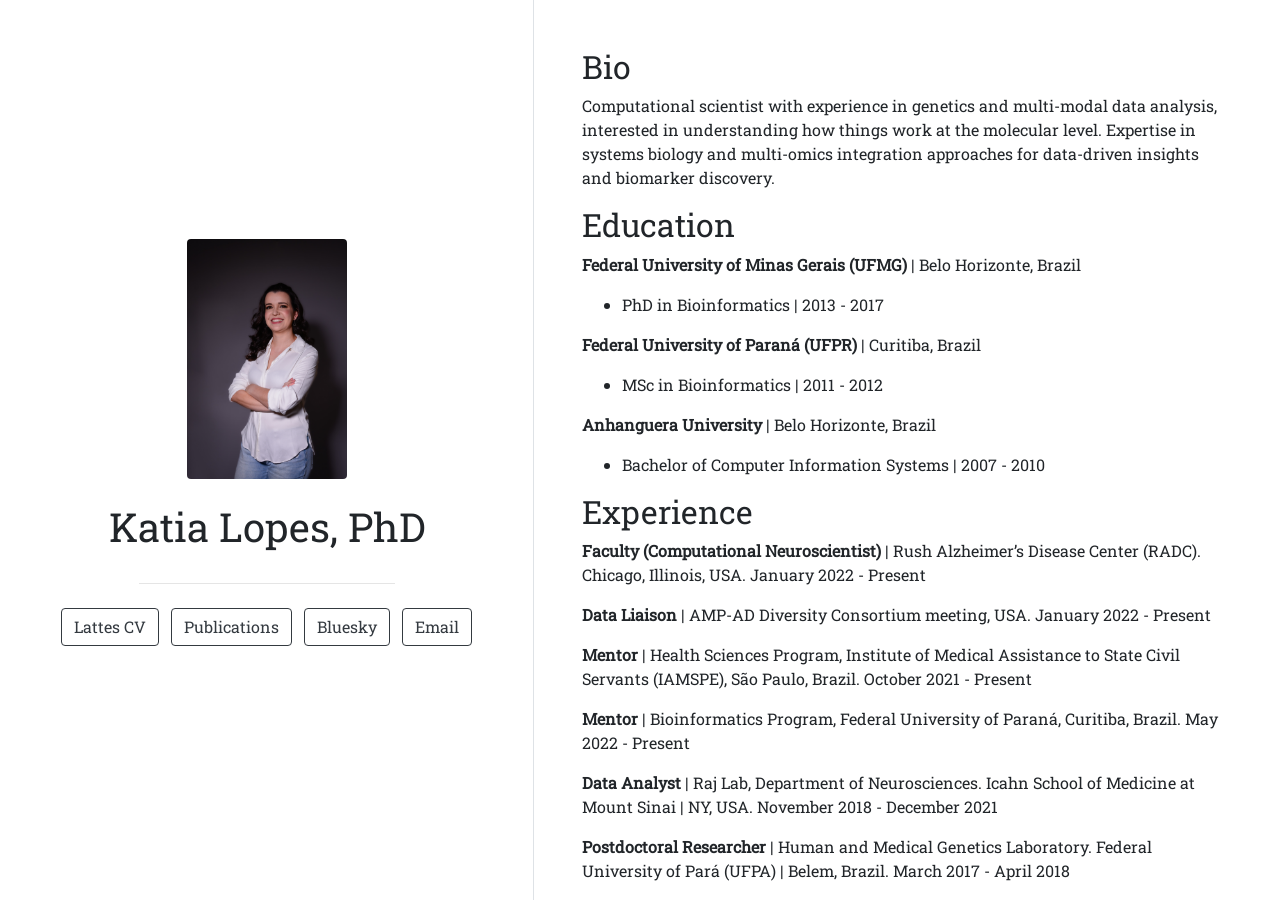
==== index.html @ ef00acc9 "Update position" ====
<!doctype html>
<html lang="en">
  <head>
    <!-- Required meta tags -->
    <meta charset="utf-8">
    <meta name="viewport" content="width=device-width, initial-scale=1, shrink-to-fit=no">

    <!-- Bootstrap CSS -->
    <style type="text/css">:root{--blue:#007bff;--indigo:#6610f2;--purple:#6f42c1;--pink:#e83e8c;--red:#dc3545;--orange:#fd7e14;--yellow:#ffc107;--green:#28a745;--teal:#20c997;--cyan:#17a2b8;--white:#fff;--gray:#6c757d;--gray-dark:#343a40;--primary:#007bff;--secondary:#6c757d;--success:#28a745;--info:#17a2b8;--warning:#ffc107;--danger:#dc3545;--light:#f8f9fa;--dark:#343a40;--breakpoint-xs:0;--breakpoint-sm:576px;--breakpoint-md:768px;--breakpoint-lg:992px;--breakpoint-xl:1200px;--font-family-sans-serif:-apple-system,BlinkMacSystemFont,"Segoe UI",Roboto,"Helvetica Neue",Arial,"Noto Sans",sans-serif,"Apple Color Emoji","Segoe UI Emoji","Segoe UI Symbol","Noto Color Emoji";--font-family-monospace:SFMono-Regular,Menlo,Monaco,Consolas,"Liberation Mono","Courier New",monospace}*,::after,::before{box-sizing:border-box}html{font-family:sans-serif;line-height:1.15;-webkit-text-size-adjust:100%;-webkit-tap-highlight-color:transparent}article,aside,figcaption,figure,footer,header,hgroup,main,nav,section{display:block}body{margin:0;font-family:-apple-system,BlinkMacSystemFont,"Segoe UI",Roboto,"Helvetica Neue",Arial,"Noto Sans",sans-serif,"Apple Color Emoji","Segoe UI Emoji","Segoe UI Symbol","Noto Color Emoji";font-size:1rem;font-weight:400;line-height:1.5;color:#212529;text-align:left;background-color:#fff}[tabindex="-1"]:focus:not(:focus-visible){outline:0!important}hr{box-sizing:content-box;height:0;overflow:visible}h1,h2,h3,h4,h5,h6{margin-top:0;margin-bottom:.5rem}p{margin-top:0;margin-bottom:1rem}abbr[data-original-title],abbr[title]{text-decoration:underline;-webkit-text-decoration:underline dotted;text-decoration:underline dotted;cursor:help;border-bottom:0;-webkit-text-decoration-skip-ink:none;text-decoration-skip-ink:none}address{margin-bottom:1rem;font-style:normal;line-height:inherit}dl,ol,ul{margin-top:0;margin-bottom:1rem}ol ol,ol ul,ul ol,ul ul{margin-bottom:0}dt{font-weight:700}dd{margin-bottom:.5rem;margin-left:0}blockquote{margin:0 0 1rem}b,strong{font-weight:bolder}small{font-size:80%}sub,sup{position:relative;font-size:75%;line-height:0;vertical-align:baseline}sub{bottom:-.25em}sup{top:-.5em}a{color:#007bff;text-decoration:none;background-color:transparent}a:hover{color:#0056b3;text-decoration:underline}a:not([href]){color:inherit;text-decoration:none}a:not([href]):hover{color:inherit;text-decoration:none}code,kbd,pre,samp{font-family:SFMono-Regular,Menlo,Monaco,Consolas,"Liberation Mono","Courier New",monospace;font-size:1em}pre{margin-top:0;margin-bottom:1rem;overflow:auto;-ms-overflow-style:scrollbar}figure{margin:0 0 1rem}img{vertical-align:middle;border-style:none}svg{overflow:hidden;vertical-align:middle}table{border-collapse:collapse}caption{padding-top:.75rem;padding-bottom:.75rem;color:#6c757d;text-align:left;caption-side:bottom}th{text-align:inherit}label{display:inline-block;margin-bottom:.5rem}button{border-radius:0}button:focus{outline:1px dotted;outline:5px auto -webkit-focus-ring-color}button,input,optgroup,select,textarea{margin:0;font-family:inherit;font-size:inherit;line-height:inherit}button,input{overflow:visible}button,select{text-transform:none}[role=button]{cursor:pointer}select{word-wrap:normal}[type=button],[type=reset],[type=submit],button{-webkit-appearance:button}[type=button]:not(:disabled),[type=reset]:not(:disabled),[type=submit]:not(:disabled),button:not(:disabled){cursor:pointer}[type=button]::-moz-focus-inner,[type=reset]::-moz-focus-inner,[type=submit]::-moz-focus-inner,button::-moz-focus-inner{padding:0;border-style:none}input[type=checkbox],input[type=radio]{box-sizing:border-box;padding:0}textarea{overflow:auto;resize:vertical}fieldset{min-width:0;padding:0;margin:0;border:0}legend{display:block;width:100%;max-width:100%;padding:0;margin-bottom:.5rem;font-size:1.5rem;line-height:inherit;color:inherit;white-space:normal}progress{vertical-align:baseline}[type=number]::-webkit-inner-spin-button,[type=number]::-webkit-outer-spin-button{height:auto}[type=search]{outline-offset:-2px;-webkit-appearance:none}[type=search]::-webkit-search-decoration{-webkit-appearance:none}::-webkit-file-upload-button{font:inherit;-webkit-appearance:button}output{display:inline-block}summary{display:list-item;cursor:pointer}template{display:none}[hidden]{display:none!important}.h1,.h2,.h3,.h4,.h5,.h6,h1,h2,h3,h4,h5,h6{margin-bottom:.5rem;font-weight:500;line-height:1.2}.h1,h1{font-size:2.5rem}.h2,h2{font-size:2rem}.h3,h3{font-size:1.75rem}.h4,h4{font-size:1.5rem}.h5,h5{font-size:1.25rem}.h6,h6{font-size:1rem}.lead{font-size:1.25rem;font-weight:300}.display-1{font-size:6rem;font-weight:300;line-height:1.2}.display-2{font-size:5.5rem;font-weight:300;line-height:1.2}.display-3{font-size:4.5rem;font-weight:300;line-height:1.2}.display-4{font-size:3.5rem;font-weight:300;line-height:1.2}hr{margin-top:1rem;margin-bottom:1rem;border:0;border-top:1px solid rgba(0,0,0,.1)}.small,small{font-size:80%;font-weight:400}.mark,mark{padding:.2em;background-color:#fcf8e3}.list-unstyled{padding-left:0;list-style:none}.list-inline{padding-left:0;list-style:none}.list-inline-item{display:inline-block}.list-inline-item:not(:last-child){margin-right:.5rem}.initialism{font-size:90%;text-transform:uppercase}.blockquote{margin-bottom:1rem;font-size:1.25rem}.blockquote-footer{display:block;font-size:80%;color:#6c757d}.blockquote-footer::before{content:"\2014\00A0"}.img-fluid{max-width:100%;height:auto}.img-thumbnail{padding:.25rem;background-color:#fff;border:1px solid #dee2e6;border-radius:.25rem;max-width:100%;height:auto}.figure{display:inline-block}.figure-img{margin-bottom:.5rem;line-height:1}.figure-caption{font-size:90%;color:#6c757d}code{font-size:87.5%;color:#e83e8c;word-wrap:break-word}a>code{color:inherit}kbd{padding:.2rem .4rem;font-size:87.5%;color:#fff;background-color:#212529;border-radius:.2rem}kbd kbd{padding:0;font-size:100%;font-weight:700}pre{display:block;font-size:87.5%;color:#212529}pre code{font-size:inherit;color:inherit;word-break:normal}.pre-scrollable{max-height:340px;overflow-y:scroll}.container{width:100%;padding-right:15px;padding-left:15px;margin-right:auto;margin-left:auto}@media (min-width:576px){.container{max-width:540px}}@media (min-width:768px){.container{max-width:720px}}@media (min-width:992px){.container{max-width:960px}}@media (min-width:1200px){.container{max-width:1140px}}.container-fluid,.container-lg,.container-md,.container-sm,.container-xl{width:100%;padding-right:15px;padding-left:15px;margin-right:auto;margin-left:auto}@media (min-width:576px){.container,.container-sm{max-width:540px}}@media (min-width:768px){.container,.container-md,.container-sm{max-width:720px}}@media (min-width:992px){.container,.container-lg,.container-md,.container-sm{max-width:960px}}@media (min-width:1200px){.container,.container-lg,.container-md,.container-sm,.container-xl{max-width:1140px}}.row{display:-ms-flexbox;display:flex;-ms-flex-wrap:wrap;flex-wrap:wrap;margin-right:-15px;margin-left:-15px}.no-gutters{margin-right:0;margin-left:0}.no-gutters>.col,.no-gutters>[class*=col-]{padding-right:0;padding-left:0}.col,.col-1,.col-10,.col-11,.col-12,.col-2,.col-3,.col-4,.col-5,.col-6,.col-7,.col-8,.col-9,.col-auto,.col-lg,.col-lg-1,.col-lg-10,.col-lg-11,.col-lg-12,.col-lg-2,.col-lg-3,.col-lg-4,.col-lg-5,.col-lg-6,.col-lg-7,.col-lg-8,.col-lg-9,.col-lg-auto,.col-md,.col-md-1,.col-md-10,.col-md-11,.col-md-12,.col-md-2,.col-md-3,.col-md-4,.col-md-5,.col-md-6,.col-md-7,.col-md-8,.col-md-9,.col-md-auto,.col-sm,.col-sm-1,.col-sm-10,.col-sm-11,.col-sm-12,.col-sm-2,.col-sm-3,.col-sm-4,.col-sm-5,.col-sm-6,.col-sm-7,.col-sm-8,.col-sm-9,.col-sm-auto,.col-xl,.col-xl-1,.col-xl-10,.col-xl-11,.col-xl-12,.col-xl-2,.col-xl-3,.col-xl-4,.col-xl-5,.col-xl-6,.col-xl-7,.col-xl-8,.col-xl-9,.col-xl-auto{position:relative;width:100%;padding-right:15px;padding-left:15px}.col{-ms-flex-preferred-size:0;flex-basis:0;-ms-flex-positive:1;flex-grow:1;min-width:0;max-width:100%}.row-cols-1>*{-ms-flex:0 0 100%;flex:0 0 100%;max-width:100%}.row-cols-2>*{-ms-flex:0 0 50%;flex:0 0 50%;max-width:50%}.row-cols-3>*{-ms-flex:0 0 33.333333%;flex:0 0 33.333333%;max-width:33.333333%}.row-cols-4>*{-ms-flex:0 0 25%;flex:0 0 25%;max-width:25%}.row-cols-5>*{-ms-flex:0 0 20%;flex:0 0 20%;max-width:20%}.row-cols-6>*{-ms-flex:0 0 16.666667%;flex:0 0 16.666667%;max-width:16.666667%}.col-auto{-ms-flex:0 0 auto;flex:0 0 auto;width:auto;max-width:100%}.col-1{-ms-flex:0 0 8.333333%;flex:0 0 8.333333%;max-width:8.333333%}.col-2{-ms-flex:0 0 16.666667%;flex:0 0 16.666667%;max-width:16.666667%}.col-3{-ms-flex:0 0 25%;flex:0 0 25%;max-width:25%}.col-4{-ms-flex:0 0 33.333333%;flex:0 0 33.333333%;max-width:33.333333%}.col-5{-ms-flex:0 0 41.666667%;flex:0 0 41.666667%;max-width:41.666667%}.col-6{-ms-flex:0 0 50%;flex:0 0 50%;max-width:50%}.col-7{-ms-flex:0 0 58.333333%;flex:0 0 58.333333%;max-width:58.333333%}.col-8{-ms-flex:0 0 66.666667%;flex:0 0 66.666667%;max-width:66.666667%}.col-9{-ms-flex:0 0 75%;flex:0 0 75%;max-width:75%}.col-10{-ms-flex:0 0 83.333333%;flex:0 0 83.333333%;max-width:83.333333%}.col-11{-ms-flex:0 0 91.666667%;flex:0 0 91.666667%;max-width:91.666667%}.col-12{-ms-flex:0 0 100%;flex:0 0 100%;max-width:100%}.order-first{-ms-flex-order:-1;order:-1}.order-last{-ms-flex-order:13;order:13}.order-0{-ms-flex-order:0;order:0}.order-1{-ms-flex-order:1;order:1}.order-2{-ms-flex-order:2;order:2}.order-3{-ms-flex-order:3;order:3}.order-4{-ms-flex-order:4;order:4}.order-5{-ms-flex-order:5;order:5}.order-6{-ms-flex-order:6;order:6}.order-7{-ms-flex-order:7;order:7}.order-8{-ms-flex-order:8;order:8}.order-9{-ms-flex-order:9;order:9}.order-10{-ms-flex-order:10;order:10}.order-11{-ms-flex-order:11;order:11}.order-12{-ms-flex-order:12;order:12}.offset-1{margin-left:8.333333%}.offset-2{margin-left:16.666667%}.offset-3{margin-left:25%}.offset-4{margin-left:33.333333%}.offset-5{margin-left:41.666667%}.offset-6{margin-left:50%}.offset-7{margin-left:58.333333%}.offset-8{margin-left:66.666667%}.offset-9{margin-left:75%}.offset-10{margin-left:83.333333%}.offset-11{margin-left:91.666667%}@media (min-width:576px){.col-sm{-ms-flex-preferred-size:0;flex-basis:0;-ms-flex-positive:1;flex-grow:1;min-width:0;max-width:100%}.row-cols-sm-1>*{-ms-flex:0 0 100%;flex:0 0 100%;max-width:100%}.row-cols-sm-2>*{-ms-flex:0 0 50%;flex:0 0 50%;max-width:50%}.row-cols-sm-3>*{-ms-flex:0 0 33.333333%;flex:0 0 33.333333%;max-width:33.333333%}.row-cols-sm-4>*{-ms-flex:0 0 25%;flex:0 0 25%;max-width:25%}.row-cols-sm-5>*{-ms-flex:0 0 20%;flex:0 0 20%;max-width:20%}.row-cols-sm-6>*{-ms-flex:0 0 16.666667%;flex:0 0 16.666667%;max-width:16.666667%}.col-sm-auto{-ms-flex:0 0 auto;flex:0 0 auto;width:auto;max-width:100%}.col-sm-1{-ms-flex:0 0 8.333333%;flex:0 0 8.333333%;max-width:8.333333%}.col-sm-2{-ms-flex:0 0 16.666667%;flex:0 0 16.666667%;max-width:16.666667%}.col-sm-3{-ms-flex:0 0 25%;flex:0 0 25%;max-width:25%}.col-sm-4{-ms-flex:0 0 33.333333%;flex:0 0 33.333333%;max-width:33.333333%}.col-sm-5{-ms-flex:0 0 41.666667%;flex:0 0 41.666667%;max-width:41.666667%}.col-sm-6{-ms-flex:0 0 50%;flex:0 0 50%;max-width:50%}.col-sm-7{-ms-flex:0 0 58.333333%;flex:0 0 58.333333%;max-width:58.333333%}.col-sm-8{-ms-flex:0 0 66.666667%;flex:0 0 66.666667%;max-width:66.666667%}.col-sm-9{-ms-flex:0 0 75%;flex:0 0 75%;max-width:75%}.col-sm-10{-ms-flex:0 0 83.333333%;flex:0 0 83.333333%;max-width:83.333333%}.col-sm-11{-ms-flex:0 0 91.666667%;flex:0 0 91.666667%;max-width:91.666667%}.col-sm-12{-ms-flex:0 0 100%;flex:0 0 100%;max-width:100%}.order-sm-first{-ms-flex-order:-1;order:-1}.order-sm-last{-ms-flex-order:13;order:13}.order-sm-0{-ms-flex-order:0;order:0}.order-sm-1{-ms-flex-order:1;order:1}.order-sm-2{-ms-flex-order:2;order:2}.order-sm-3{-ms-flex-order:3;order:3}.order-sm-4{-ms-flex-order:4;order:4}.order-sm-5{-ms-flex-order:5;order:5}.order-sm-6{-ms-flex-order:6;order:6}.order-sm-7{-ms-flex-order:7;order:7}.order-sm-8{-ms-flex-order:8;order:8}.order-sm-9{-ms-flex-order:9;order:9}.order-sm-10{-ms-flex-order:10;order:10}.order-sm-11{-ms-flex-order:11;order:11}.order-sm-12{-ms-flex-order:12;order:12}.offset-sm-0{margin-left:0}.offset-sm-1{margin-left:8.333333%}.offset-sm-2{margin-left:16.666667%}.offset-sm-3{margin-left:25%}.offset-sm-4{margin-left:33.333333%}.offset-sm-5{margin-left:41.666667%}.offset-sm-6{margin-left:50%}.offset-sm-7{margin-left:58.333333%}.offset-sm-8{margin-left:66.666667%}.offset-sm-9{margin-left:75%}.offset-sm-10{margin-left:83.333333%}.offset-sm-11{margin-left:91.666667%}}@media (min-width:768px){.col-md{-ms-flex-preferred-size:0;flex-basis:0;-ms-flex-positive:1;flex-grow:1;min-width:0;max-width:100%}.row-cols-md-1>*{-ms-flex:0 0 100%;flex:0 0 100%;max-width:100%}.row-cols-md-2>*{-ms-flex:0 0 50%;flex:0 0 50%;max-width:50%}.row-cols-md-3>*{-ms-flex:0 0 33.333333%;flex:0 0 33.333333%;max-width:33.333333%}.row-cols-md-4>*{-ms-flex:0 0 25%;flex:0 0 25%;max-width:25%}.row-cols-md-5>*{-ms-flex:0 0 20%;flex:0 0 20%;max-width:20%}.row-cols-md-6>*{-ms-flex:0 0 16.666667%;flex:0 0 16.666667%;max-width:16.666667%}.col-md-auto{-ms-flex:0 0 auto;flex:0 0 auto;width:auto;max-width:100%}.col-md-1{-ms-flex:0 0 8.333333%;flex:0 0 8.333333%;max-width:8.333333%}.col-md-2{-ms-flex:0 0 16.666667%;flex:0 0 16.666667%;max-width:16.666667%}.col-md-3{-ms-flex:0 0 25%;flex:0 0 25%;max-width:25%}.col-md-4{-ms-flex:0 0 33.333333%;flex:0 0 33.333333%;max-width:33.333333%}.col-md-5{-ms-flex:0 0 41.666667%;flex:0 0 41.666667%;max-width:41.666667%}.col-md-6{-ms-flex:0 0 50%;flex:0 0 50%;max-width:50%}.col-md-7{-ms-flex:0 0 58.333333%;flex:0 0 58.333333%;max-width:58.333333%}.col-md-8{-ms-flex:0 0 66.666667%;flex:0 0 66.666667%;max-width:66.666667%}.col-md-9{-ms-flex:0 0 75%;flex:0 0 75%;max-width:75%}.col-md-10{-ms-flex:0 0 83.333333%;flex:0 0 83.333333%;max-width:83.333333%}.col-md-11{-ms-flex:0 0 91.666667%;flex:0 0 91.666667%;max-width:91.666667%}.col-md-12{-ms-flex:0 0 100%;flex:0 0 100%;max-width:100%}.order-md-first{-ms-flex-order:-1;order:-1}.order-md-last{-ms-flex-order:13;order:13}.order-md-0{-ms-flex-order:0;order:0}.order-md-1{-ms-flex-order:1;order:1}.order-md-2{-ms-flex-order:2;order:2}.order-md-3{-ms-flex-order:3;order:3}.order-md-4{-ms-flex-order:4;order:4}.order-md-5{-ms-flex-order:5;order:5}.order-md-6{-ms-flex-order:6;order:6}.order-md-7{-ms-flex-order:7;order:7}.order-md-8{-ms-flex-order:8;order:8}.order-md-9{-ms-flex-order:9;order:9}.order-md-10{-ms-flex-order:10;order:10}.order-md-11{-ms-flex-order:11;order:11}.order-md-12{-ms-flex-order:12;order:12}.offset-md-0{margin-left:0}.offset-md-1{margin-left:8.333333%}.offset-md-2{margin-left:16.666667%}.offset-md-3{margin-left:25%}.offset-md-4{margin-left:33.333333%}.offset-md-5{margin-left:41.666667%}.offset-md-6{margin-left:50%}.offset-md-7{margin-left:58.333333%}.offset-md-8{margin-left:66.666667%}.offset-md-9{margin-left:75%}.offset-md-10{margin-left:83.333333%}.offset-md-11{margin-left:91.666667%}}@media (min-width:992px){.col-lg{-ms-flex-preferred-size:0;flex-basis:0;-ms-flex-positive:1;flex-grow:1;min-width:0;max-width:100%}.row-cols-lg-1>*{-ms-flex:0 0 100%;flex:0 0 100%;max-width:100%}.row-cols-lg-2>*{-ms-flex:0 0 50%;flex:0 0 50%;max-width:50%}.row-cols-lg-3>*{-ms-flex:0 0 33.333333%;flex:0 0 33.333333%;max-width:33.333333%}.row-cols-lg-4>*{-ms-flex:0 0 25%;flex:0 0 25%;max-width:25%}.row-cols-lg-5>*{-ms-flex:0 0 20%;flex:0 0 20%;max-width:20%}.row-cols-lg-6>*{-ms-flex:0 0 16.666667%;flex:0 0 16.666667%;max-width:16.666667%}.col-lg-auto{-ms-flex:0 0 auto;flex:0 0 auto;width:auto;max-width:100%}.col-lg-1{-ms-flex:0 0 8.333333%;flex:0 0 8.333333%;max-width:8.333333%}.col-lg-2{-ms-flex:0 0 16.666667%;flex:0 0 16.666667%;max-width:16.666667%}.col-lg-3{-ms-flex:0 0 25%;flex:0 0 25%;max-width:25%}.col-lg-4{-ms-flex:0 0 33.333333%;flex:0 0 33.333333%;max-width:33.333333%}.col-lg-5{-ms-flex:0 0 41.666667%;flex:0 0 41.666667%;max-width:41.666667%}.col-lg-6{-ms-flex:0 0 50%;flex:0 0 50%;max-width:50%}.col-lg-7{-ms-flex:0 0 58.333333%;flex:0 0 58.333333%;max-width:58.333333%}.col-lg-8{-ms-flex:0 0 66.666667%;flex:0 0 66.666667%;max-width:66.666667%}.col-lg-9{-ms-flex:0 0 75%;flex:0 0 75%;max-width:75%}.col-lg-10{-ms-flex:0 0 83.333333%;flex:0 0 83.333333%;max-width:83.333333%}.col-lg-11{-ms-flex:0 0 91.666667%;flex:0 0 91.666667%;max-width:91.666667%}.col-lg-12{-ms-flex:0 0 100%;flex:0 0 100%;max-width:100%}.order-lg-first{-ms-flex-order:-1;order:-1}.order-lg-last{-ms-flex-order:13;order:13}.order-lg-0{-ms-flex-order:0;order:0}.order-lg-1{-ms-flex-order:1;order:1}.order-lg-2{-ms-flex-order:2;order:2}.order-lg-3{-ms-flex-order:3;order:3}.order-lg-4{-ms-flex-order:4;order:4}.order-lg-5{-ms-flex-order:5;order:5}.order-lg-6{-ms-flex-order:6;order:6}.order-lg-7{-ms-flex-order:7;order:7}.order-lg-8{-ms-flex-order:8;order:8}.order-lg-9{-ms-flex-order:9;order:9}.order-lg-10{-ms-flex-order:10;order:10}.order-lg-11{-ms-flex-order:11;order:11}.order-lg-12{-ms-flex-order:12;order:12}.offset-lg-0{margin-left:0}.offset-lg-1{margin-left:8.333333%}.offset-lg-2{margin-left:16.666667%}.offset-lg-3{margin-left:25%}.offset-lg-4{margin-left:33.333333%}.offset-lg-5{margin-left:41.666667%}.offset-lg-6{margin-left:50%}.offset-lg-7{margin-left:58.333333%}.offset-lg-8{margin-left:66.666667%}.offset-lg-9{margin-left:75%}.offset-lg-10{margin-left:83.333333%}.offset-lg-11{margin-left:91.666667%}}@media (min-width:1200px){.col-xl{-ms-flex-preferred-size:0;flex-basis:0;-ms-flex-positive:1;flex-grow:1;min-width:0;max-width:100%}.row-cols-xl-1>*{-ms-flex:0 0 100%;flex:0 0 100%;max-width:100%}.row-cols-xl-2>*{-ms-flex:0 0 50%;flex:0 0 50%;max-width:50%}.row-cols-xl-3>*{-ms-flex:0 0 33.333333%;flex:0 0 33.333333%;max-width:33.333333%}.row-cols-xl-4>*{-ms-flex:0 0 25%;flex:0 0 25%;max-width:25%}.row-cols-xl-5>*{-ms-flex:0 0 20%;flex:0 0 20%;max-width:20%}.row-cols-xl-6>*{-ms-flex:0 0 16.666667%;flex:0 0 16.666667%;max-width:16.666667%}.col-xl-auto{-ms-flex:0 0 auto;flex:0 0 auto;width:auto;max-width:100%}.col-xl-1{-ms-flex:0 0 8.333333%;flex:0 0 8.333333%;max-width:8.333333%}.col-xl-2{-ms-flex:0 0 16.666667%;flex:0 0 16.666667%;max-width:16.666667%}.col-xl-3{-ms-flex:0 0 25%;flex:0 0 25%;max-width:25%}.col-xl-4{-ms-flex:0 0 33.333333%;flex:0 0 33.333333%;max-width:33.333333%}.col-xl-5{-ms-flex:0 0 41.666667%;flex:0 0 41.666667%;max-width:41.666667%}.col-xl-6{-ms-flex:0 0 50%;flex:0 0 50%;max-width:50%}.col-xl-7{-ms-flex:0 0 58.333333%;flex:0 0 58.333333%;max-width:58.333333%}.col-xl-8{-ms-flex:0 0 66.666667%;flex:0 0 66.666667%;max-width:66.666667%}.col-xl-9{-ms-flex:0 0 75%;flex:0 0 75%;max-width:75%}.col-xl-10{-ms-flex:0 0 83.333333%;flex:0 0 83.333333%;max-width:83.333333%}.col-xl-11{-ms-flex:0 0 91.666667%;flex:0 0 91.666667%;max-width:91.666667%}.col-xl-12{-ms-flex:0 0 100%;flex:0 0 100%;max-width:100%}.order-xl-first{-ms-flex-order:-1;order:-1}.order-xl-last{-ms-flex-order:13;order:13}.order-xl-0{-ms-flex-order:0;order:0}.order-xl-1{-ms-flex-order:1;order:1}.order-xl-2{-ms-flex-order:2;order:2}.order-xl-3{-ms-flex-order:3;order:3}.order-xl-4{-ms-flex-order:4;order:4}.order-xl-5{-ms-flex-order:5;order:5}.order-xl-6{-ms-flex-order:6;order:6}.order-xl-7{-ms-flex-order:7;order:7}.order-xl-8{-ms-flex-order:8;order:8}.order-xl-9{-ms-flex-order:9;order:9}.order-xl-10{-ms-flex-order:10;order:10}.order-xl-11{-ms-flex-order:11;order:11}.order-xl-12{-ms-flex-order:12;order:12}.offset-xl-0{margin-left:0}.offset-xl-1{margin-left:8.333333%}.offset-xl-2{margin-left:16.666667%}.offset-xl-3{margin-left:25%}.offset-xl-4{margin-left:33.333333%}.offset-xl-5{margin-left:41.666667%}.offset-xl-6{margin-left:50%}.offset-xl-7{margin-left:58.333333%}.offset-xl-8{margin-left:66.666667%}.offset-xl-9{margin-left:75%}.offset-xl-10{margin-left:83.333333%}.offset-xl-11{margin-left:91.666667%}}.table{width:100%;margin-bottom:1rem;color:#212529}.table td,.table th{padding:.75rem;vertical-align:top;border-top:1px solid #dee2e6}.table thead th{vertical-align:bottom;border-bottom:2px solid #dee2e6}.table tbody+tbody{border-top:2px solid #dee2e6}.table-sm td,.table-sm th{padding:.3rem}.table-bordered{border:1px solid #dee2e6}.table-bordered td,.table-bordered th{border:1px solid #dee2e6}.table-bordered thead td,.table-bordered thead th{border-bottom-width:2px}.table-borderless tbody+tbody,.table-borderless td,.table-borderless th,.table-borderless thead th{border:0}.table-striped tbody tr:nth-of-type(odd){background-color:rgba(0,0,0,.05)}.table-hover tbody tr:hover{color:#212529;background-color:rgba(0,0,0,.075)}.table-primary,.table-primary>td,.table-primary>th{background-color:#b8daff}.table-primary tbody+tbody,.table-primary td,.table-primary th,.table-primary thead th{border-color:#7abaff}.table-hover .table-primary:hover{background-color:#9fcdff}.table-hover .table-primary:hover>td,.table-hover .table-primary:hover>th{background-color:#9fcdff}.table-secondary,.table-secondary>td,.table-secondary>th{background-color:#d6d8db}.table-secondary tbody+tbody,.table-secondary td,.table-secondary th,.table-secondary thead th{border-color:#b3b7bb}.table-hover .table-secondary:hover{background-color:#c8cbcf}.table-hover .table-secondary:hover>td,.table-hover .table-secondary:hover>th{background-color:#c8cbcf}.table-success,.table-success>td,.table-success>th{background-color:#c3e6cb}.table-success tbody+tbody,.table-success td,.table-success th,.table-success thead th{border-color:#8fd19e}.table-hover .table-success:hover{background-color:#b1dfbb}.table-hover .table-success:hover>td,.table-hover .table-success:hover>th{background-color:#b1dfbb}.table-info,.table-info>td,.table-info>th{background-color:#bee5eb}.table-info tbody+tbody,.table-info td,.table-info th,.table-info thead th{border-color:#86cfda}.table-hover .table-info:hover{background-color:#abdde5}.table-hover .table-info:hover>td,.table-hover .table-info:hover>th{background-color:#abdde5}.table-warning,.table-warning>td,.table-warning>th{background-color:#ffeeba}.table-warning tbody+tbody,.table-warning td,.table-warning th,.table-warning thead th{border-color:#ffdf7e}.table-hover .table-warning:hover{background-color:#ffe8a1}.table-hover .table-warning:hover>td,.table-hover .table-warning:hover>th{background-color:#ffe8a1}.table-danger,.table-danger>td,.table-danger>th{background-color:#f5c6cb}.table-danger tbody+tbody,.table-danger td,.table-danger th,.table-danger thead th{border-color:#ed969e}.table-hover .table-danger:hover{background-color:#f1b0b7}.table-hover .table-danger:hover>td,.table-hover .table-danger:hover>th{background-color:#f1b0b7}.table-light,.table-light>td,.table-light>th{background-color:#fdfdfe}.table-light tbody+tbody,.table-light td,.table-light th,.table-light thead th{border-color:#fbfcfc}.table-hover .table-light:hover{background-color:#ececf6}.table-hover .table-light:hover>td,.table-hover .table-light:hover>th{background-color:#ececf6}.table-dark,.table-dark>td,.table-dark>th{background-color:#c6c8ca}.table-dark tbody+tbody,.table-dark td,.table-dark th,.table-dark thead th{border-color:#95999c}.table-hover .table-dark:hover{background-color:#b9bbbe}.table-hover .table-dark:hover>td,.table-hover .table-dark:hover>th{background-color:#b9bbbe}.table-active,.table-active>td,.table-active>th{background-color:rgba(0,0,0,.075)}.table-hover .table-active:hover{background-color:rgba(0,0,0,.075)}.table-hover .table-active:hover>td,.table-hover .table-active:hover>th{background-color:rgba(0,0,0,.075)}.table .thead-dark th{color:#fff;background-color:#343a40;border-color:#454d55}.table .thead-light th{color:#495057;background-color:#e9ecef;border-color:#dee2e6}.table-dark{color:#fff;background-color:#343a40}.table-dark td,.table-dark th,.table-dark thead th{border-color:#454d55}.table-dark.table-bordered{border:0}.table-dark.table-striped tbody tr:nth-of-type(odd){background-color:rgba(255,255,255,.05)}.table-dark.table-hover tbody tr:hover{color:#fff;background-color:rgba(255,255,255,.075)}@media (max-width:575.98px){.table-responsive-sm{display:block;width:100%;overflow-x:auto;-webkit-overflow-scrolling:touch}.table-responsive-sm>.table-bordered{border:0}}@media (max-width:767.98px){.table-responsive-md{display:block;width:100%;overflow-x:auto;-webkit-overflow-scrolling:touch}.table-responsive-md>.table-bordered{border:0}}@media (max-width:991.98px){.table-responsive-lg{display:block;width:100%;overflow-x:auto;-webkit-overflow-scrolling:touch}.table-responsive-lg>.table-bordered{border:0}}@media (max-width:1199.98px){.table-responsive-xl{display:block;width:100%;overflow-x:auto;-webkit-overflow-scrolling:touch}.table-responsive-xl>.table-bordered{border:0}}.table-responsive{display:block;width:100%;overflow-x:auto;-webkit-overflow-scrolling:touch}.table-responsive>.table-bordered{border:0}.form-control{display:block;width:100%;height:calc(1.5em + .75rem + 2px);padding:.375rem .75rem;font-size:1rem;font-weight:400;line-height:1.5;color:#495057;background-color:#fff;background-clip:padding-box;border:1px solid #ced4da;border-radius:.25rem;transition:border-color .15s ease-in-out,box-shadow .15s ease-in-out}@media (prefers-reduced-motion:reduce){.form-control{transition:none}}.form-control::-ms-expand{background-color:transparent;border:0}.form-control:-moz-focusring{color:transparent;text-shadow:0 0 0 #495057}.form-control:focus{color:#495057;background-color:#fff;border-color:#80bdff;outline:0;box-shadow:0 0 0 .2rem rgba(0,123,255,.25)}.form-control::-webkit-input-placeholder{color:#6c757d;opacity:1}.form-control::-moz-placeholder{color:#6c757d;opacity:1}.form-control:-ms-input-placeholder{color:#6c757d;opacity:1}.form-control::-ms-input-placeholder{color:#6c757d;opacity:1}.form-control::placeholder{color:#6c757d;opacity:1}.form-control:disabled,.form-control[readonly]{background-color:#e9ecef;opacity:1}input[type=date].form-control,input[type=datetime-local].form-control,input[type=month].form-control,input[type=time].form-control{-webkit-appearance:none;-moz-appearance:none;appearance:none}select.form-control:focus::-ms-value{color:#495057;background-color:#fff}.form-control-file,.form-control-range{display:block;width:100%}.col-form-label{padding-top:calc(.375rem + 1px);padding-bottom:calc(.375rem + 1px);margin-bottom:0;font-size:inherit;line-height:1.5}.col-form-label-lg{padding-top:calc(.5rem + 1px);padding-bottom:calc(.5rem + 1px);font-size:1.25rem;line-height:1.5}.col-form-label-sm{padding-top:calc(.25rem + 1px);padding-bottom:calc(.25rem + 1px);font-size:.875rem;line-height:1.5}.form-control-plaintext{display:block;width:100%;padding:.375rem 0;margin-bottom:0;font-size:1rem;line-height:1.5;color:#212529;background-color:transparent;border:solid transparent;border-width:1px 0}.form-control-plaintext.form-control-lg,.form-control-plaintext.form-control-sm{padding-right:0;padding-left:0}.form-control-sm{height:calc(1.5em + .5rem + 2px);padding:.25rem .5rem;font-size:.875rem;line-height:1.5;border-radius:.2rem}.form-control-lg{height:calc(1.5em + 1rem + 2px);padding:.5rem 1rem;font-size:1.25rem;line-height:1.5;border-radius:.3rem}select.form-control[multiple],select.form-control[size]{height:auto}textarea.form-control{height:auto}.form-group{margin-bottom:1rem}.form-text{display:block;margin-top:.25rem}.form-row{display:-ms-flexbox;display:flex;-ms-flex-wrap:wrap;flex-wrap:wrap;margin-right:-5px;margin-left:-5px}.form-row>.col,.form-row>[class*=col-]{padding-right:5px;padding-left:5px}.form-check{position:relative;display:block;padding-left:1.25rem}.form-check-input{position:absolute;margin-top:.3rem;margin-left:-1.25rem}.form-check-input:disabled~.form-check-label,.form-check-input[disabled]~.form-check-label{color:#6c757d}.form-check-label{margin-bottom:0}.form-check-inline{display:-ms-inline-flexbox;display:inline-flex;-ms-flex-align:center;align-items:center;padding-left:0;margin-right:.75rem}.form-check-inline .form-check-input{position:static;margin-top:0;margin-right:.3125rem;margin-left:0}.valid-feedback{display:none;width:100%;margin-top:.25rem;font-size:80%;color:#28a745}.valid-tooltip{position:absolute;top:100%;z-index:5;display:none;max-width:100%;padding:.25rem .5rem;margin-top:.1rem;font-size:.875rem;line-height:1.5;color:#fff;background-color:rgba(40,167,69,.9);border-radius:.25rem}.is-valid~.valid-feedback,.is-valid~.valid-tooltip,.was-validated :valid~.valid-feedback,.was-validated :valid~.valid-tooltip{display:block}.form-control.is-valid,.was-validated .form-control:valid{border-color:#28a745;padding-right:calc(1.5em + .75rem);background-image:url("data:image/svg+xml,%3csvg xmlns='http://www.w3.org/2000/svg' width='8' height='8' viewBox='0 0 8 8'%3e%3cpath fill='%2328a745' d='M2.3 6.73L.6 4.53c-.4-1.04.46-1.4 1.1-.8l1.1 1.4 3.4-3.8c.6-.63 1.6-.27 1.2.7l-4 4.6c-.43.5-.8.4-1.1.1z'/%3e%3c/svg%3e");background-repeat:no-repeat;background-position:right calc(.375em + .1875rem) center;background-size:calc(.75em + .375rem) calc(.75em + .375rem)}.form-control.is-valid:focus,.was-validated .form-control:valid:focus{border-color:#28a745;box-shadow:0 0 0 .2rem rgba(40,167,69,.25)}.was-validated textarea.form-control:valid,textarea.form-control.is-valid{padding-right:calc(1.5em + .75rem);background-position:top calc(.375em + .1875rem) right calc(.375em + .1875rem)}.custom-select.is-valid,.was-validated .custom-select:valid{border-color:#28a745;padding-right:calc(.75em + 2.3125rem);background:url("data:image/svg+xml,%3csvg xmlns='http://www.w3.org/2000/svg' width='4' height='5' viewBox='0 0 4 5'%3e%3cpath fill='%23343a40' d='M2 0L0 2h4zm0 5L0 3h4z'/%3e%3c/svg%3e") no-repeat right .75rem center/8px 10px,url("data:image/svg+xml,%3csvg xmlns='http://www.w3.org/2000/svg' width='8' height='8' viewBox='0 0 8 8'%3e%3cpath fill='%2328a745' d='M2.3 6.73L.6 4.53c-.4-1.04.46-1.4 1.1-.8l1.1 1.4 3.4-3.8c.6-.63 1.6-.27 1.2.7l-4 4.6c-.43.5-.8.4-1.1.1z'/%3e%3c/svg%3e") #fff no-repeat center right 1.75rem/calc(.75em + .375rem) calc(.75em + .375rem)}.custom-select.is-valid:focus,.was-validated .custom-select:valid:focus{border-color:#28a745;box-shadow:0 0 0 .2rem rgba(40,167,69,.25)}.form-check-input.is-valid~.form-check-label,.was-validated .form-check-input:valid~.form-check-label{color:#28a745}.form-check-input.is-valid~.valid-feedback,.form-check-input.is-valid~.valid-tooltip,.was-validated .form-check-input:valid~.valid-feedback,.was-validated .form-check-input:valid~.valid-tooltip{display:block}.custom-control-input.is-valid~.custom-control-label,.was-validated .custom-control-input:valid~.custom-control-label{color:#28a745}.custom-control-input.is-valid~.custom-control-label::before,.was-validated .custom-control-input:valid~.custom-control-label::before{border-color:#28a745}.custom-control-input.is-valid:checked~.custom-control-label::before,.was-validated .custom-control-input:valid:checked~.custom-control-label::before{border-color:#34ce57;background-color:#34ce57}.custom-control-input.is-valid:focus~.custom-control-label::before,.was-validated .custom-control-input:valid:focus~.custom-control-label::before{box-shadow:0 0 0 .2rem rgba(40,167,69,.25)}.custom-control-input.is-valid:focus:not(:checked)~.custom-control-label::before,.was-validated .custom-control-input:valid:focus:not(:checked)~.custom-control-label::before{border-color:#28a745}.custom-file-input.is-valid~.custom-file-label,.was-validated .custom-file-input:valid~.custom-file-label{border-color:#28a745}.custom-file-input.is-valid:focus~.custom-file-label,.was-validated .custom-file-input:valid:focus~.custom-file-label{border-color:#28a745;box-shadow:0 0 0 .2rem rgba(40,167,69,.25)}.invalid-feedback{display:none;width:100%;margin-top:.25rem;font-size:80%;color:#dc3545}.invalid-tooltip{position:absolute;top:100%;z-index:5;display:none;max-width:100%;padding:.25rem .5rem;margin-top:.1rem;font-size:.875rem;line-height:1.5;color:#fff;background-color:rgba(220,53,69,.9);border-radius:.25rem}.is-invalid~.invalid-feedback,.is-invalid~.invalid-tooltip,.was-validated :invalid~.invalid-feedback,.was-validated :invalid~.invalid-tooltip{display:block}.form-control.is-invalid,.was-validated .form-control:invalid{border-color:#dc3545;padding-right:calc(1.5em + .75rem);background-image:url("data:image/svg+xml,%3csvg xmlns='http://www.w3.org/2000/svg' width='12' height='12' fill='none' stroke='%23dc3545' viewBox='0 0 12 12'%3e%3ccircle cx='6' cy='6' r='4.5'/%3e%3cpath stroke-linejoin='round' d='M5.8 3.6h.4L6 6.5z'/%3e%3ccircle cx='6' cy='8.2' r='.6' fill='%23dc3545' stroke='none'/%3e%3c/svg%3e");background-repeat:no-repeat;background-position:right calc(.375em + .1875rem) center;background-size:calc(.75em + .375rem) calc(.75em + .375rem)}.form-control.is-invalid:focus,.was-validated .form-control:invalid:focus{border-color:#dc3545;box-shadow:0 0 0 .2rem rgba(220,53,69,.25)}.was-validated textarea.form-control:invalid,textarea.form-control.is-invalid{padding-right:calc(1.5em + .75rem);background-position:top calc(.375em + .1875rem) right calc(.375em + .1875rem)}.custom-select.is-invalid,.was-validated .custom-select:invalid{border-color:#dc3545;padding-right:calc(.75em + 2.3125rem);background:url("data:image/svg+xml,%3csvg xmlns='http://www.w3.org/2000/svg' width='4' height='5' viewBox='0 0 4 5'%3e%3cpath fill='%23343a40' d='M2 0L0 2h4zm0 5L0 3h4z'/%3e%3c/svg%3e") no-repeat right .75rem center/8px 10px,url("data:image/svg+xml,%3csvg xmlns='http://www.w3.org/2000/svg' width='12' height='12' fill='none' stroke='%23dc3545' viewBox='0 0 12 12'%3e%3ccircle cx='6' cy='6' r='4.5'/%3e%3cpath stroke-linejoin='round' d='M5.8 3.6h.4L6 6.5z'/%3e%3ccircle cx='6' cy='8.2' r='.6' fill='%23dc3545' stroke='none'/%3e%3c/svg%3e") #fff no-repeat center right 1.75rem/calc(.75em + .375rem) calc(.75em + .375rem)}.custom-select.is-invalid:focus,.was-validated .custom-select:invalid:focus{border-color:#dc3545;box-shadow:0 0 0 .2rem rgba(220,53,69,.25)}.form-check-input.is-invalid~.form-check-label,.was-validated .form-check-input:invalid~.form-check-label{color:#dc3545}.form-check-input.is-invalid~.invalid-feedback,.form-check-input.is-invalid~.invalid-tooltip,.was-validated .form-check-input:invalid~.invalid-feedback,.was-validated .form-check-input:invalid~.invalid-tooltip{display:block}.custom-control-input.is-invalid~.custom-control-label,.was-validated .custom-control-input:invalid~.custom-control-label{color:#dc3545}.custom-control-input.is-invalid~.custom-control-label::before,.was-validated .custom-control-input:invalid~.custom-control-label::before{border-color:#dc3545}.custom-control-input.is-invalid:checked~.custom-control-label::before,.was-validated .custom-control-input:invalid:checked~.custom-control-label::before{border-color:#e4606d;background-color:#e4606d}.custom-control-input.is-invalid:focus~.custom-control-label::before,.was-validated .custom-control-input:invalid:focus~.custom-control-label::before{box-shadow:0 0 0 .2rem rgba(220,53,69,.25)}.custom-control-input.is-invalid:focus:not(:checked)~.custom-control-label::before,.was-validated .custom-control-input:invalid:focus:not(:checked)~.custom-control-label::before{border-color:#dc3545}.custom-file-input.is-invalid~.custom-file-label,.was-validated .custom-file-input:invalid~.custom-file-label{border-color:#dc3545}.custom-file-input.is-invalid:focus~.custom-file-label,.was-validated .custom-file-input:invalid:focus~.custom-file-label{border-color:#dc3545;box-shadow:0 0 0 .2rem rgba(220,53,69,.25)}.form-inline{display:-ms-flexbox;display:flex;-ms-flex-flow:row wrap;flex-flow:row wrap;-ms-flex-align:center;align-items:center}.form-inline .form-check{width:100%}@media (min-width:576px){.form-inline label{display:-ms-flexbox;display:flex;-ms-flex-align:center;align-items:center;-ms-flex-pack:center;justify-content:center;margin-bottom:0}.form-inline .form-group{display:-ms-flexbox;display:flex;-ms-flex:0 0 auto;flex:0 0 auto;-ms-flex-flow:row wrap;flex-flow:row wrap;-ms-flex-align:center;align-items:center;margin-bottom:0}.form-inline .form-control{display:inline-block;width:auto;vertical-align:middle}.form-inline .form-control-plaintext{display:inline-block}.form-inline .custom-select,.form-inline .input-group{width:auto}.form-inline .form-check{display:-ms-flexbox;display:flex;-ms-flex-align:center;align-items:center;-ms-flex-pack:center;justify-content:center;width:auto;padding-left:0}.form-inline .form-check-input{position:relative;-ms-flex-negative:0;flex-shrink:0;margin-top:0;margin-right:.25rem;margin-left:0}.form-inline .custom-control{-ms-flex-align:center;align-items:center;-ms-flex-pack:center;justify-content:center}.form-inline .custom-control-label{margin-bottom:0}}.btn{display:inline-block;font-weight:400;color:#212529;text-align:center;vertical-align:middle;-webkit-user-select:none;-moz-user-select:none;-ms-user-select:none;user-select:none;background-color:transparent;border:1px solid transparent;padding:.375rem .75rem;font-size:1rem;line-height:1.5;border-radius:.25rem;transition:color .15s ease-in-out,background-color .15s ease-in-out,border-color .15s ease-in-out,box-shadow .15s ease-in-out}@media (prefers-reduced-motion:reduce){.btn{transition:none}}.btn:hover{color:#212529;text-decoration:none}.btn.focus,.btn:focus{outline:0;box-shadow:0 0 0 .2rem rgba(0,123,255,.25)}.btn.disabled,.btn:disabled{opacity:.65}.btn:not(:disabled):not(.disabled){cursor:pointer}a.btn.disabled,fieldset:disabled a.btn{pointer-events:none}.btn-primary{color:#fff;background-color:#007bff;border-color:#007bff}.btn-primary:hover{color:#fff;background-color:#0069d9;border-color:#0062cc}.btn-primary.focus,.btn-primary:focus{color:#fff;background-color:#0069d9;border-color:#0062cc;box-shadow:0 0 0 .2rem rgba(38,143,255,.5)}.btn-primary.disabled,.btn-primary:disabled{color:#fff;background-color:#007bff;border-color:#007bff}.btn-primary:not(:disabled):not(.disabled).active,.btn-primary:not(:disabled):not(.disabled):active,.show>.btn-primary.dropdown-toggle{color:#fff;background-color:#0062cc;border-color:#005cbf}.btn-primary:not(:disabled):not(.disabled).active:focus,.btn-primary:not(:disabled):not(.disabled):active:focus,.show>.btn-primary.dropdown-toggle:focus{box-shadow:0 0 0 .2rem rgba(38,143,255,.5)}.btn-secondary{color:#fff;background-color:#6c757d;border-color:#6c757d}.btn-secondary:hover{color:#fff;background-color:#5a6268;border-color:#545b62}.btn-secondary.focus,.btn-secondary:focus{color:#fff;background-color:#5a6268;border-color:#545b62;box-shadow:0 0 0 .2rem rgba(130,138,145,.5)}.btn-secondary.disabled,.btn-secondary:disabled{color:#fff;background-color:#6c757d;border-color:#6c757d}.btn-secondary:not(:disabled):not(.disabled).active,.btn-secondary:not(:disabled):not(.disabled):active,.show>.btn-secondary.dropdown-toggle{color:#fff;background-color:#545b62;border-color:#4e555b}.btn-secondary:not(:disabled):not(.disabled).active:focus,.btn-secondary:not(:disabled):not(.disabled):active:focus,.show>.btn-secondary.dropdown-toggle:focus{box-shadow:0 0 0 .2rem rgba(130,138,145,.5)}.btn-success{color:#fff;background-color:#28a745;border-color:#28a745}.btn-success:hover{color:#fff;background-color:#218838;border-color:#1e7e34}.btn-success.focus,.btn-success:focus{color:#fff;background-color:#218838;border-color:#1e7e34;box-shadow:0 0 0 .2rem rgba(72,180,97,.5)}.btn-success.disabled,.btn-success:disabled{color:#fff;background-color:#28a745;border-color:#28a745}.btn-success:not(:disabled):not(.disabled).active,.btn-success:not(:disabled):not(.disabled):active,.show>.btn-success.dropdown-toggle{color:#fff;background-color:#1e7e34;border-color:#1c7430}.btn-success:not(:disabled):not(.disabled).active:focus,.btn-success:not(:disabled):not(.disabled):active:focus,.show>.btn-success.dropdown-toggle:focus{box-shadow:0 0 0 .2rem rgba(72,180,97,.5)}.btn-info{color:#fff;background-color:#17a2b8;border-color:#17a2b8}.btn-info:hover{color:#fff;background-color:#138496;border-color:#117a8b}.btn-info.focus,.btn-info:focus{color:#fff;background-color:#138496;border-color:#117a8b;box-shadow:0 0 0 .2rem rgba(58,176,195,.5)}.btn-info.disabled,.btn-info:disabled{color:#fff;background-color:#17a2b8;border-color:#17a2b8}.btn-info:not(:disabled):not(.disabled).active,.btn-info:not(:disabled):not(.disabled):active,.show>.btn-info.dropdown-toggle{color:#fff;background-color:#117a8b;border-color:#10707f}.btn-info:not(:disabled):not(.disabled).active:focus,.btn-info:not(:disabled):not(.disabled):active:focus,.show>.btn-info.dropdown-toggle:focus{box-shadow:0 0 0 .2rem rgba(58,176,195,.5)}.btn-warning{color:#212529;background-color:#ffc107;border-color:#ffc107}.btn-warning:hover{color:#212529;background-color:#e0a800;border-color:#d39e00}.btn-warning.focus,.btn-warning:focus{color:#212529;background-color:#e0a800;border-color:#d39e00;box-shadow:0 0 0 .2rem rgba(222,170,12,.5)}.btn-warning.disabled,.btn-warning:disabled{color:#212529;background-color:#ffc107;border-color:#ffc107}.btn-warning:not(:disabled):not(.disabled).active,.btn-warning:not(:disabled):not(.disabled):active,.show>.btn-warning.dropdown-toggle{color:#212529;background-color:#d39e00;border-color:#c69500}.btn-warning:not(:disabled):not(.disabled).active:focus,.btn-warning:not(:disabled):not(.disabled):active:focus,.show>.btn-warning.dropdown-toggle:focus{box-shadow:0 0 0 .2rem rgba(222,170,12,.5)}.btn-danger{color:#fff;background-color:#dc3545;border-color:#dc3545}.btn-danger:hover{color:#fff;background-color:#c82333;border-color:#bd2130}.btn-danger.focus,.btn-danger:focus{color:#fff;background-color:#c82333;border-color:#bd2130;box-shadow:0 0 0 .2rem rgba(225,83,97,.5)}.btn-danger.disabled,.btn-danger:disabled{color:#fff;background-color:#dc3545;border-color:#dc3545}.btn-danger:not(:disabled):not(.disabled).active,.btn-danger:not(:disabled):not(.disabled):active,.show>.btn-danger.dropdown-toggle{color:#fff;background-color:#bd2130;border-color:#b21f2d}.btn-danger:not(:disabled):not(.disabled).active:focus,.btn-danger:not(:disabled):not(.disabled):active:focus,.show>.btn-danger.dropdown-toggle:focus{box-shadow:0 0 0 .2rem rgba(225,83,97,.5)}.btn-light{color:#212529;background-color:#f8f9fa;border-color:#f8f9fa}.btn-light:hover{color:#212529;background-color:#e2e6ea;border-color:#dae0e5}.btn-light.focus,.btn-light:focus{color:#212529;background-color:#e2e6ea;border-color:#dae0e5;box-shadow:0 0 0 .2rem rgba(216,217,219,.5)}.btn-light.disabled,.btn-light:disabled{color:#212529;background-color:#f8f9fa;border-color:#f8f9fa}.btn-light:not(:disabled):not(.disabled).active,.btn-light:not(:disabled):not(.disabled):active,.show>.btn-light.dropdown-toggle{color:#212529;background-color:#dae0e5;border-color:#d3d9df}.btn-light:not(:disabled):not(.disabled).active:focus,.btn-light:not(:disabled):not(.disabled):active:focus,.show>.btn-light.dropdown-toggle:focus{box-shadow:0 0 0 .2rem rgba(216,217,219,.5)}.btn-dark{color:#fff;background-color:#343a40;border-color:#343a40}.btn-dark:hover{color:#fff;background-color:#23272b;border-color:#1d2124}.btn-dark.focus,.btn-dark:focus{color:#fff;background-color:#23272b;border-color:#1d2124;box-shadow:0 0 0 .2rem rgba(82,88,93,.5)}.btn-dark.disabled,.btn-dark:disabled{color:#fff;background-color:#343a40;border-color:#343a40}.btn-dark:not(:disabled):not(.disabled).active,.btn-dark:not(:disabled):not(.disabled):active,.show>.btn-dark.dropdown-toggle{color:#fff;background-color:#1d2124;border-color:#171a1d}.btn-dark:not(:disabled):not(.disabled).active:focus,.btn-dark:not(:disabled):not(.disabled):active:focus,.show>.btn-dark.dropdown-toggle:focus{box-shadow:0 0 0 .2rem rgba(82,88,93,.5)}.btn-outline-primary{color:#007bff;border-color:#007bff}.btn-outline-primary:hover{color:#fff;background-color:#007bff;border-color:#007bff}.btn-outline-primary.focus,.btn-outline-primary:focus{box-shadow:0 0 0 .2rem rgba(0,123,255,.5)}.btn-outline-primary.disabled,.btn-outline-primary:disabled{color:#007bff;background-color:transparent}.btn-outline-primary:not(:disabled):not(.disabled).active,.btn-outline-primary:not(:disabled):not(.disabled):active,.show>.btn-outline-primary.dropdown-toggle{color:#fff;background-color:#007bff;border-color:#007bff}.btn-outline-primary:not(:disabled):not(.disabled).active:focus,.btn-outline-primary:not(:disabled):not(.disabled):active:focus,.show>.btn-outline-primary.dropdown-toggle:focus{box-shadow:0 0 0 .2rem rgba(0,123,255,.5)}.btn-outline-secondary{color:#6c757d;border-color:#6c757d}.btn-outline-secondary:hover{color:#fff;background-color:#6c757d;border-color:#6c757d}.btn-outline-secondary.focus,.btn-outline-secondary:focus{box-shadow:0 0 0 .2rem rgba(108,117,125,.5)}.btn-outline-secondary.disabled,.btn-outline-secondary:disabled{color:#6c757d;background-color:transparent}.btn-outline-secondary:not(:disabled):not(.disabled).active,.btn-outline-secondary:not(:disabled):not(.disabled):active,.show>.btn-outline-secondary.dropdown-toggle{color:#fff;background-color:#6c757d;border-color:#6c757d}.btn-outline-secondary:not(:disabled):not(.disabled).active:focus,.btn-outline-secondary:not(:disabled):not(.disabled):active:focus,.show>.btn-outline-secondary.dropdown-toggle:focus{box-shadow:0 0 0 .2rem rgba(108,117,125,.5)}.btn-outline-success{color:#28a745;border-color:#28a745}.btn-outline-success:hover{color:#fff;background-color:#28a745;border-color:#28a745}.btn-outline-success.focus,.btn-outline-success:focus{box-shadow:0 0 0 .2rem rgba(40,167,69,.5)}.btn-outline-success.disabled,.btn-outline-success:disabled{color:#28a745;background-color:transparent}.btn-outline-success:not(:disabled):not(.disabled).active,.btn-outline-success:not(:disabled):not(.disabled):active,.show>.btn-outline-success.dropdown-toggle{color:#fff;background-color:#28a745;border-color:#28a745}.btn-outline-success:not(:disabled):not(.disabled).active:focus,.btn-outline-success:not(:disabled):not(.disabled):active:focus,.show>.btn-outline-success.dropdown-toggle:focus{box-shadow:0 0 0 .2rem rgba(40,167,69,.5)}.btn-outline-info{color:#17a2b8;border-color:#17a2b8}.btn-outline-info:hover{color:#fff;background-color:#17a2b8;border-color:#17a2b8}.btn-outline-info.focus,.btn-outline-info:focus{box-shadow:0 0 0 .2rem rgba(23,162,184,.5)}.btn-outline-info.disabled,.btn-outline-info:disabled{color:#17a2b8;background-color:transparent}.btn-outline-info:not(:disabled):not(.disabled).active,.btn-outline-info:not(:disabled):not(.disabled):active,.show>.btn-outline-info.dropdown-toggle{color:#fff;background-color:#17a2b8;border-color:#17a2b8}.btn-outline-info:not(:disabled):not(.disabled).active:focus,.btn-outline-info:not(:disabled):not(.disabled):active:focus,.show>.btn-outline-info.dropdown-toggle:focus{box-shadow:0 0 0 .2rem rgba(23,162,184,.5)}.btn-outline-warning{color:#ffc107;border-color:#ffc107}.btn-outline-warning:hover{color:#212529;background-color:#ffc107;border-color:#ffc107}.btn-outline-warning.focus,.btn-outline-warning:focus{box-shadow:0 0 0 .2rem rgba(255,193,7,.5)}.btn-outline-warning.disabled,.btn-outline-warning:disabled{color:#ffc107;background-color:transparent}.btn-outline-warning:not(:disabled):not(.disabled).active,.btn-outline-warning:not(:disabled):not(.disabled):active,.show>.btn-outline-warning.dropdown-toggle{color:#212529;background-color:#ffc107;border-color:#ffc107}.btn-outline-warning:not(:disabled):not(.disabled).active:focus,.btn-outline-warning:not(:disabled):not(.disabled):active:focus,.show>.btn-outline-warning.dropdown-toggle:focus{box-shadow:0 0 0 .2rem rgba(255,193,7,.5)}.btn-outline-danger{color:#dc3545;border-color:#dc3545}.btn-outline-danger:hover{color:#fff;background-color:#dc3545;border-color:#dc3545}.btn-outline-danger.focus,.btn-outline-danger:focus{box-shadow:0 0 0 .2rem rgba(220,53,69,.5)}.btn-outline-danger.disabled,.btn-outline-danger:disabled{color:#dc3545;background-color:transparent}.btn-outline-danger:not(:disabled):not(.disabled).active,.btn-outline-danger:not(:disabled):not(.disabled):active,.show>.btn-outline-danger.dropdown-toggle{color:#fff;background-color:#dc3545;border-color:#dc3545}.btn-outline-danger:not(:disabled):not(.disabled).active:focus,.btn-outline-danger:not(:disabled):not(.disabled):active:focus,.show>.btn-outline-danger.dropdown-toggle:focus{box-shadow:0 0 0 .2rem rgba(220,53,69,.5)}.btn-outline-light{color:#f8f9fa;border-color:#f8f9fa}.btn-outline-light:hover{color:#212529;background-color:#f8f9fa;border-color:#f8f9fa}.btn-outline-light.focus,.btn-outline-light:focus{box-shadow:0 0 0 .2rem rgba(248,249,250,.5)}.btn-outline-light.disabled,.btn-outline-light:disabled{color:#f8f9fa;background-color:transparent}.btn-outline-light:not(:disabled):not(.disabled).active,.btn-outline-light:not(:disabled):not(.disabled):active,.show>.btn-outline-light.dropdown-toggle{color:#212529;background-color:#f8f9fa;border-color:#f8f9fa}.btn-outline-light:not(:disabled):not(.disabled).active:focus,.btn-outline-light:not(:disabled):not(.disabled):active:focus,.show>.btn-outline-light.dropdown-toggle:focus{box-shadow:0 0 0 .2rem rgba(248,249,250,.5)}.btn-outline-dark{color:#343a40;border-color:#343a40}.btn-outline-dark:hover{color:#fff;background-color:#343a40;border-color:#343a40}.btn-outline-dark.focus,.btn-outline-dark:focus{box-shadow:0 0 0 .2rem rgba(52,58,64,.5)}.btn-outline-dark.disabled,.btn-outline-dark:disabled{color:#343a40;background-color:transparent}.btn-outline-dark:not(:disabled):not(.disabled).active,.btn-outline-dark:not(:disabled):not(.disabled):active,.show>.btn-outline-dark.dropdown-toggle{color:#fff;background-color:#343a40;border-color:#343a40}.btn-outline-dark:not(:disabled):not(.disabled).active:focus,.btn-outline-dark:not(:disabled):not(.disabled):active:focus,.show>.btn-outline-dark.dropdown-toggle:focus{box-shadow:0 0 0 .2rem rgba(52,58,64,.5)}.btn-link{font-weight:400;color:#007bff;text-decoration:none}.btn-link:hover{color:#0056b3;text-decoration:underline}.btn-link.focus,.btn-link:focus{text-decoration:underline}.btn-link.disabled,.btn-link:disabled{color:#6c757d;pointer-events:none}.btn-group-lg>.btn,.btn-lg{padding:.5rem 1rem;font-size:1.25rem;line-height:1.5;border-radius:.3rem}.btn-group-sm>.btn,.btn-sm{padding:.25rem .5rem;font-size:.875rem;line-height:1.5;border-radius:.2rem}.btn-block{display:block;width:100%}.btn-block+.btn-block{margin-top:.5rem}input[type=button].btn-block,input[type=reset].btn-block,input[type=submit].btn-block{width:100%}.fade{transition:opacity .15s linear}@media (prefers-reduced-motion:reduce){.fade{transition:none}}.fade:not(.show){opacity:0}.collapse:not(.show){display:none}.collapsing{position:relative;height:0;overflow:hidden;transition:height .35s ease}@media (prefers-reduced-motion:reduce){.collapsing{transition:none}}.dropdown,.dropleft,.dropright,.dropup{position:relative}.dropdown-toggle{white-space:nowrap}.dropdown-toggle::after{display:inline-block;margin-left:.255em;vertical-align:.255em;content:"";border-top:.3em solid;border-right:.3em solid transparent;border-bottom:0;border-left:.3em solid transparent}.dropdown-toggle:empty::after{margin-left:0}.dropdown-menu{position:absolute;top:100%;left:0;z-index:1000;display:none;float:left;min-width:10rem;padding:.5rem 0;margin:.125rem 0 0;font-size:1rem;color:#212529;text-align:left;list-style:none;background-color:#fff;background-clip:padding-box;border:1px solid rgba(0,0,0,.15);border-radius:.25rem}.dropdown-menu-left{right:auto;left:0}.dropdown-menu-right{right:0;left:auto}@media (min-width:576px){.dropdown-menu-sm-left{right:auto;left:0}.dropdown-menu-sm-right{right:0;left:auto}}@media (min-width:768px){.dropdown-menu-md-left{right:auto;left:0}.dropdown-menu-md-right{right:0;left:auto}}@media (min-width:992px){.dropdown-menu-lg-left{right:auto;left:0}.dropdown-menu-lg-right{right:0;left:auto}}@media (min-width:1200px){.dropdown-menu-xl-left{right:auto;left:0}.dropdown-menu-xl-right{right:0;left:auto}}.dropup .dropdown-menu{top:auto;bottom:100%;margin-top:0;margin-bottom:.125rem}.dropup .dropdown-toggle::after{display:inline-block;margin-left:.255em;vertical-align:.255em;content:"";border-top:0;border-right:.3em solid transparent;border-bottom:.3em solid;border-left:.3em solid transparent}.dropup .dropdown-toggle:empty::after{margin-left:0}.dropright .dropdown-menu{top:0;right:auto;left:100%;margin-top:0;margin-left:.125rem}.dropright .dropdown-toggle::after{display:inline-block;margin-left:.255em;vertical-align:.255em;content:"";border-top:.3em solid transparent;border-right:0;border-bottom:.3em solid transparent;border-left:.3em solid}.dropright .dropdown-toggle:empty::after{margin-left:0}.dropright .dropdown-toggle::after{vertical-align:0}.dropleft .dropdown-menu{top:0;right:100%;left:auto;margin-top:0;margin-right:.125rem}.dropleft .dropdown-toggle::after{display:inline-block;margin-left:.255em;vertical-align:.255em;content:""}.dropleft .dropdown-toggle::after{display:none}.dropleft .dropdown-toggle::before{display:inline-block;margin-right:.255em;vertical-align:.255em;content:"";border-top:.3em solid transparent;border-right:.3em solid;border-bottom:.3em solid transparent}.dropleft .dropdown-toggle:empty::after{margin-left:0}.dropleft .dropdown-toggle::before{vertical-align:0}.dropdown-menu[x-placement^=bottom],.dropdown-menu[x-placement^=left],.dropdown-menu[x-placement^=right],.dropdown-menu[x-placement^=top]{right:auto;bottom:auto}.dropdown-divider{height:0;margin:.5rem 0;overflow:hidden;border-top:1px solid #e9ecef}.dropdown-item{display:block;width:100%;padding:.25rem 1.5rem;clear:both;font-weight:400;color:#212529;text-align:inherit;white-space:nowrap;background-color:transparent;border:0}.dropdown-item:focus,.dropdown-item:hover{color:#16181b;text-decoration:none;background-color:#f8f9fa}.dropdown-item.active,.dropdown-item:active{color:#fff;text-decoration:none;background-color:#007bff}.dropdown-item.disabled,.dropdown-item:disabled{color:#6c757d;pointer-events:none;background-color:transparent}.dropdown-menu.show{display:block}.dropdown-header{display:block;padding:.5rem 1.5rem;margin-bottom:0;font-size:.875rem;color:#6c757d;white-space:nowrap}.dropdown-item-text{display:block;padding:.25rem 1.5rem;color:#212529}.btn-group,.btn-group-vertical{position:relative;display:-ms-inline-flexbox;display:inline-flex;vertical-align:middle}.btn-group-vertical>.btn,.btn-group>.btn{position:relative;-ms-flex:1 1 auto;flex:1 1 auto}.btn-group-vertical>.btn:hover,.btn-group>.btn:hover{z-index:1}.btn-group-vertical>.btn.active,.btn-group-vertical>.btn:active,.btn-group-vertical>.btn:focus,.btn-group>.btn.active,.btn-group>.btn:active,.btn-group>.btn:focus{z-index:1}.btn-toolbar{display:-ms-flexbox;display:flex;-ms-flex-wrap:wrap;flex-wrap:wrap;-ms-flex-pack:start;justify-content:flex-start}.btn-toolbar .input-group{width:auto}.btn-group>.btn-group:not(:first-child),.btn-group>.btn:not(:first-child){margin-left:-1px}.btn-group>.btn-group:not(:last-child)>.btn,.btn-group>.btn:not(:last-child):not(.dropdown-toggle){border-top-right-radius:0;border-bottom-right-radius:0}.btn-group>.btn-group:not(:first-child)>.btn,.btn-group>.btn:not(:first-child){border-top-left-radius:0;border-bottom-left-radius:0}.dropdown-toggle-split{padding-right:.5625rem;padding-left:.5625rem}.dropdown-toggle-split::after,.dropright .dropdown-toggle-split::after,.dropup .dropdown-toggle-split::after{margin-left:0}.dropleft .dropdown-toggle-split::before{margin-right:0}.btn-group-sm>.btn+.dropdown-toggle-split,.btn-sm+.dropdown-toggle-split{padding-right:.375rem;padding-left:.375rem}.btn-group-lg>.btn+.dropdown-toggle-split,.btn-lg+.dropdown-toggle-split{padding-right:.75rem;padding-left:.75rem}.btn-group-vertical{-ms-flex-direction:column;flex-direction:column;-ms-flex-align:start;align-items:flex-start;-ms-flex-pack:center;justify-content:center}.btn-group-vertical>.btn,.btn-group-vertical>.btn-group{width:100%}.btn-group-vertical>.btn-group:not(:first-child),.btn-group-vertical>.btn:not(:first-child){margin-top:-1px}.btn-group-vertical>.btn-group:not(:last-child)>.btn,.btn-group-vertical>.btn:not(:last-child):not(.dropdown-toggle){border-bottom-right-radius:0;border-bottom-left-radius:0}.btn-group-vertical>.btn-group:not(:first-child)>.btn,.btn-group-vertical>.btn:not(:first-child){border-top-left-radius:0;border-top-right-radius:0}.btn-group-toggle>.btn,.btn-group-toggle>.btn-group>.btn{margin-bottom:0}.btn-group-toggle>.btn input[type=checkbox],.btn-group-toggle>.btn input[type=radio],.btn-group-toggle>.btn-group>.btn input[type=checkbox],.btn-group-toggle>.btn-group>.btn input[type=radio]{position:absolute;clip:rect(0,0,0,0);pointer-events:none}.input-group{position:relative;display:-ms-flexbox;display:flex;-ms-flex-wrap:wrap;flex-wrap:wrap;-ms-flex-align:stretch;align-items:stretch;width:100%}.input-group>.custom-file,.input-group>.custom-select,.input-group>.form-control,.input-group>.form-control-plaintext{position:relative;-ms-flex:1 1 auto;flex:1 1 auto;width:1%;min-width:0;margin-bottom:0}.input-group>.custom-file+.custom-file,.input-group>.custom-file+.custom-select,.input-group>.custom-file+.form-control,.input-group>.custom-select+.custom-file,.input-group>.custom-select+.custom-select,.input-group>.custom-select+.form-control,.input-group>.form-control+.custom-file,.input-group>.form-control+.custom-select,.input-group>.form-control+.form-control,.input-group>.form-control-plaintext+.custom-file,.input-group>.form-control-plaintext+.custom-select,.input-group>.form-control-plaintext+.form-control{margin-left:-1px}.input-group>.custom-file .custom-file-input:focus~.custom-file-label,.input-group>.custom-select:focus,.input-group>.form-control:focus{z-index:3}.input-group>.custom-file .custom-file-input:focus{z-index:4}.input-group>.custom-select:not(:last-child),.input-group>.form-control:not(:last-child){border-top-right-radius:0;border-bottom-right-radius:0}.input-group>.custom-select:not(:first-child),.input-group>.form-control:not(:first-child){border-top-left-radius:0;border-bottom-left-radius:0}.input-group>.custom-file{display:-ms-flexbox;display:flex;-ms-flex-align:center;align-items:center}.input-group>.custom-file:not(:last-child) .custom-file-label,.input-group>.custom-file:not(:last-child) .custom-file-label::after{border-top-right-radius:0;border-bottom-right-radius:0}.input-group>.custom-file:not(:first-child) .custom-file-label{border-top-left-radius:0;border-bottom-left-radius:0}.input-group-append,.input-group-prepend{display:-ms-flexbox;display:flex}.input-group-append .btn,.input-group-prepend .btn{position:relative;z-index:2}.input-group-append .btn:focus,.input-group-prepend .btn:focus{z-index:3}.input-group-append .btn+.btn,.input-group-append .btn+.input-group-text,.input-group-append .input-group-text+.btn,.input-group-append .input-group-text+.input-group-text,.input-group-prepend .btn+.btn,.input-group-prepend .btn+.input-group-text,.input-group-prepend .input-group-text+.btn,.input-group-prepend .input-group-text+.input-group-text{margin-left:-1px}.input-group-prepend{margin-right:-1px}.input-group-append{margin-left:-1px}.input-group-text{display:-ms-flexbox;display:flex;-ms-flex-align:center;align-items:center;padding:.375rem .75rem;margin-bottom:0;font-size:1rem;font-weight:400;line-height:1.5;color:#495057;text-align:center;white-space:nowrap;background-color:#e9ecef;border:1px solid #ced4da;border-radius:.25rem}.input-group-text input[type=checkbox],.input-group-text input[type=radio]{margin-top:0}.input-group-lg>.custom-select,.input-group-lg>.form-control:not(textarea){height:calc(1.5em + 1rem + 2px)}.input-group-lg>.custom-select,.input-group-lg>.form-control,.input-group-lg>.input-group-append>.btn,.input-group-lg>.input-group-append>.input-group-text,.input-group-lg>.input-group-prepend>.btn,.input-group-lg>.input-group-prepend>.input-group-text{padding:.5rem 1rem;font-size:1.25rem;line-height:1.5;border-radius:.3rem}.input-group-sm>.custom-select,.input-group-sm>.form-control:not(textarea){height:calc(1.5em + .5rem + 2px)}.input-group-sm>.custom-select,.input-group-sm>.form-control,.input-group-sm>.input-group-append>.btn,.input-group-sm>.input-group-append>.input-group-text,.input-group-sm>.input-group-prepend>.btn,.input-group-sm>.input-group-prepend>.input-group-text{padding:.25rem .5rem;font-size:.875rem;line-height:1.5;border-radius:.2rem}.input-group-lg>.custom-select,.input-group-sm>.custom-select{padding-right:1.75rem}.input-group>.input-group-append:last-child>.btn:not(:last-child):not(.dropdown-toggle),.input-group>.input-group-append:last-child>.input-group-text:not(:last-child),.input-group>.input-group-append:not(:last-child)>.btn,.input-group>.input-group-append:not(:last-child)>.input-group-text,.input-group>.input-group-prepend>.btn,.input-group>.input-group-prepend>.input-group-text{border-top-right-radius:0;border-bottom-right-radius:0}.input-group>.input-group-append>.btn,.input-group>.input-group-append>.input-group-text,.input-group>.input-group-prepend:first-child>.btn:not(:first-child),.input-group>.input-group-prepend:first-child>.input-group-text:not(:first-child),.input-group>.input-group-prepend:not(:first-child)>.btn,.input-group>.input-group-prepend:not(:first-child)>.input-group-text{border-top-left-radius:0;border-bottom-left-radius:0}.custom-control{position:relative;display:block;min-height:1.5rem;padding-left:1.5rem}.custom-control-inline{display:-ms-inline-flexbox;display:inline-flex;margin-right:1rem}.custom-control-input{position:absolute;left:0;z-index:-1;width:1rem;height:1.25rem;opacity:0}.custom-control-input:checked~.custom-control-label::before{color:#fff;border-color:#007bff;background-color:#007bff}.custom-control-input:focus~.custom-control-label::before{box-shadow:0 0 0 .2rem rgba(0,123,255,.25)}.custom-control-input:focus:not(:checked)~.custom-control-label::before{border-color:#80bdff}.custom-control-input:not(:disabled):active~.custom-control-label::before{color:#fff;background-color:#b3d7ff;border-color:#b3d7ff}.custom-control-input:disabled~.custom-control-label,.custom-control-input[disabled]~.custom-control-label{color:#6c757d}.custom-control-input:disabled~.custom-control-label::before,.custom-control-input[disabled]~.custom-control-label::before{background-color:#e9ecef}.custom-control-label{position:relative;margin-bottom:0;vertical-align:top}.custom-control-label::before{position:absolute;top:.25rem;left:-1.5rem;display:block;width:1rem;height:1rem;pointer-events:none;content:"";background-color:#fff;border:#adb5bd solid 1px}.custom-control-label::after{position:absolute;top:.25rem;left:-1.5rem;display:block;width:1rem;height:1rem;content:"";background:no-repeat 50%/50% 50%}.custom-checkbox .custom-control-label::before{border-radius:.25rem}.custom-checkbox .custom-control-input:checked~.custom-control-label::after{background-image:url("data:image/svg+xml,%3csvg xmlns='http://www.w3.org/2000/svg' width='8' height='8' viewBox='0 0 8 8'%3e%3cpath fill='%23fff' d='M6.564.75l-3.59 3.612-1.538-1.55L0 4.26l2.974 2.99L8 2.193z'/%3e%3c/svg%3e")}.custom-checkbox .custom-control-input:indeterminate~.custom-control-label::before{border-color:#007bff;background-color:#007bff}.custom-checkbox .custom-control-input:indeterminate~.custom-control-label::after{background-image:url("data:image/svg+xml,%3csvg xmlns='http://www.w3.org/2000/svg' width='4' height='4' viewBox='0 0 4 4'%3e%3cpath stroke='%23fff' d='M0 2h4'/%3e%3c/svg%3e")}.custom-checkbox .custom-control-input:disabled:checked~.custom-control-label::before{background-color:rgba(0,123,255,.5)}.custom-checkbox .custom-control-input:disabled:indeterminate~.custom-control-label::before{background-color:rgba(0,123,255,.5)}.custom-radio .custom-control-label::before{border-radius:50%}.custom-radio .custom-control-input:checked~.custom-control-label::after{background-image:url("data:image/svg+xml,%3csvg xmlns='http://www.w3.org/2000/svg' width='12' height='12' viewBox='-4 -4 8 8'%3e%3ccircle r='3' fill='%23fff'/%3e%3c/svg%3e")}.custom-radio .custom-control-input:disabled:checked~.custom-control-label::before{background-color:rgba(0,123,255,.5)}.custom-switch{padding-left:2.25rem}.custom-switch .custom-control-label::before{left:-2.25rem;width:1.75rem;pointer-events:all;border-radius:.5rem}.custom-switch .custom-control-label::after{top:calc(.25rem + 2px);left:calc(-2.25rem + 2px);width:calc(1rem - 4px);height:calc(1rem - 4px);background-color:#adb5bd;border-radius:.5rem;transition:background-color .15s ease-in-out,border-color .15s ease-in-out,box-shadow .15s ease-in-out,-webkit-transform .15s ease-in-out;transition:transform .15s ease-in-out,background-color .15s ease-in-out,border-color .15s ease-in-out,box-shadow .15s ease-in-out;transition:transform .15s ease-in-out,background-color .15s ease-in-out,border-color .15s ease-in-out,box-shadow .15s ease-in-out,-webkit-transform .15s ease-in-out}@media (prefers-reduced-motion:reduce){.custom-switch .custom-control-label::after{transition:none}}.custom-switch .custom-control-input:checked~.custom-control-label::after{background-color:#fff;-webkit-transform:translateX(.75rem);transform:translateX(.75rem)}.custom-switch .custom-control-input:disabled:checked~.custom-control-label::before{background-color:rgba(0,123,255,.5)}.custom-select{display:inline-block;width:100%;height:calc(1.5em + .75rem + 2px);padding:.375rem 1.75rem .375rem .75rem;font-size:1rem;font-weight:400;line-height:1.5;color:#495057;vertical-align:middle;background:#fff url("data:image/svg+xml,%3csvg xmlns='http://www.w3.org/2000/svg' width='4' height='5' viewBox='0 0 4 5'%3e%3cpath fill='%23343a40' d='M2 0L0 2h4zm0 5L0 3h4z'/%3e%3c/svg%3e") no-repeat right .75rem center/8px 10px;border:1px solid #ced4da;border-radius:.25rem;-webkit-appearance:none;-moz-appearance:none;appearance:none}.custom-select:focus{border-color:#80bdff;outline:0;box-shadow:0 0 0 .2rem rgba(0,123,255,.25)}.custom-select:focus::-ms-value{color:#495057;background-color:#fff}.custom-select[multiple],.custom-select[size]:not([size="1"]){height:auto;padding-right:.75rem;background-image:none}.custom-select:disabled{color:#6c757d;background-color:#e9ecef}.custom-select::-ms-expand{display:none}.custom-select:-moz-focusring{color:transparent;text-shadow:0 0 0 #495057}.custom-select-sm{height:calc(1.5em + .5rem + 2px);padding-top:.25rem;padding-bottom:.25rem;padding-left:.5rem;font-size:.875rem}.custom-select-lg{height:calc(1.5em + 1rem + 2px);padding-top:.5rem;padding-bottom:.5rem;padding-left:1rem;font-size:1.25rem}.custom-file{position:relative;display:inline-block;width:100%;height:calc(1.5em + .75rem + 2px);margin-bottom:0}.custom-file-input{position:relative;z-index:2;width:100%;height:calc(1.5em + .75rem + 2px);margin:0;opacity:0}.custom-file-input:focus~.custom-file-label{border-color:#80bdff;box-shadow:0 0 0 .2rem rgba(0,123,255,.25)}.custom-file-input:disabled~.custom-file-label,.custom-file-input[disabled]~.custom-file-label{background-color:#e9ecef}.custom-file-input:lang(en)~.custom-file-label::after{content:"Browse"}.custom-file-input~.custom-file-label[data-browse]::after{content:attr(data-browse)}.custom-file-label{position:absolute;top:0;right:0;left:0;z-index:1;height:calc(1.5em + .75rem + 2px);padding:.375rem .75rem;font-weight:400;line-height:1.5;color:#495057;background-color:#fff;border:1px solid #ced4da;border-radius:.25rem}.custom-file-label::after{position:absolute;top:0;right:0;bottom:0;z-index:3;display:block;height:calc(1.5em + .75rem);padding:.375rem .75rem;line-height:1.5;color:#495057;content:"Browse";background-color:#e9ecef;border-left:inherit;border-radius:0 .25rem .25rem 0}.custom-range{width:100%;height:1.4rem;padding:0;background-color:transparent;-webkit-appearance:none;-moz-appearance:none;appearance:none}.custom-range:focus{outline:0}.custom-range:focus::-webkit-slider-thumb{box-shadow:0 0 0 1px #fff,0 0 0 .2rem rgba(0,123,255,.25)}.custom-range:focus::-moz-range-thumb{box-shadow:0 0 0 1px #fff,0 0 0 .2rem rgba(0,123,255,.25)}.custom-range:focus::-ms-thumb{box-shadow:0 0 0 1px #fff,0 0 0 .2rem rgba(0,123,255,.25)}.custom-range::-moz-focus-outer{border:0}.custom-range::-webkit-slider-thumb{width:1rem;height:1rem;margin-top:-.25rem;background-color:#007bff;border:0;border-radius:1rem;-webkit-transition:background-color .15s ease-in-out,border-color .15s ease-in-out,box-shadow .15s ease-in-out;transition:background-color .15s ease-in-out,border-color .15s ease-in-out,box-shadow .15s ease-in-out;-webkit-appearance:none;appearance:none}@media (prefers-reduced-motion:reduce){.custom-range::-webkit-slider-thumb{-webkit-transition:none;transition:none}}.custom-range::-webkit-slider-thumb:active{background-color:#b3d7ff}.custom-range::-webkit-slider-runnable-track{width:100%;height:.5rem;color:transparent;cursor:pointer;background-color:#dee2e6;border-color:transparent;border-radius:1rem}.custom-range::-moz-range-thumb{width:1rem;height:1rem;background-color:#007bff;border:0;border-radius:1rem;-moz-transition:background-color .15s ease-in-out,border-color .15s ease-in-out,box-shadow .15s ease-in-out;transition:background-color .15s ease-in-out,border-color .15s ease-in-out,box-shadow .15s ease-in-out;-moz-appearance:none;appearance:none}@media (prefers-reduced-motion:reduce){.custom-range::-moz-range-thumb{-moz-transition:none;transition:none}}.custom-range::-moz-range-thumb:active{background-color:#b3d7ff}.custom-range::-moz-range-track{width:100%;height:.5rem;color:transparent;cursor:pointer;background-color:#dee2e6;border-color:transparent;border-radius:1rem}.custom-range::-ms-thumb{width:1rem;height:1rem;margin-top:0;margin-right:.2rem;margin-left:.2rem;background-color:#007bff;border:0;border-radius:1rem;-ms-transition:background-color .15s ease-in-out,border-color .15s ease-in-out,box-shadow .15s ease-in-out;transition:background-color .15s ease-in-out,border-color .15s ease-in-out,box-shadow .15s ease-in-out;appearance:none}@media (prefers-reduced-motion:reduce){.custom-range::-ms-thumb{-ms-transition:none;transition:none}}.custom-range::-ms-thumb:active{background-color:#b3d7ff}.custom-range::-ms-track{width:100%;height:.5rem;color:transparent;cursor:pointer;background-color:transparent;border-color:transparent;border-width:.5rem}.custom-range::-ms-fill-lower{background-color:#dee2e6;border-radius:1rem}.custom-range::-ms-fill-upper{margin-right:15px;background-color:#dee2e6;border-radius:1rem}.custom-range:disabled::-webkit-slider-thumb{background-color:#adb5bd}.custom-range:disabled::-webkit-slider-runnable-track{cursor:default}.custom-range:disabled::-moz-range-thumb{background-color:#adb5bd}.custom-range:disabled::-moz-range-track{cursor:default}.custom-range:disabled::-ms-thumb{background-color:#adb5bd}.custom-control-label::before,.custom-file-label,.custom-select{transition:background-color .15s ease-in-out,border-color .15s ease-in-out,box-shadow .15s ease-in-out}@media (prefers-reduced-motion:reduce){.custom-control-label::before,.custom-file-label,.custom-select{transition:none}}.nav{display:-ms-flexbox;display:flex;-ms-flex-wrap:wrap;flex-wrap:wrap;padding-left:0;margin-bottom:0;list-style:none}.nav-link{display:block;padding:.5rem 1rem}.nav-link:focus,.nav-link:hover{text-decoration:none}.nav-link.disabled{color:#6c757d;pointer-events:none;cursor:default}.nav-tabs{border-bottom:1px solid #dee2e6}.nav-tabs .nav-item{margin-bottom:-1px}.nav-tabs .nav-link{border:1px solid transparent;border-top-left-radius:.25rem;border-top-right-radius:.25rem}.nav-tabs .nav-link:focus,.nav-tabs .nav-link:hover{border-color:#e9ecef #e9ecef #dee2e6}.nav-tabs .nav-link.disabled{color:#6c757d;background-color:transparent;border-color:transparent}.nav-tabs .nav-item.show .nav-link,.nav-tabs .nav-link.active{color:#495057;background-color:#fff;border-color:#dee2e6 #dee2e6 #fff}.nav-tabs .dropdown-menu{margin-top:-1px;border-top-left-radius:0;border-top-right-radius:0}.nav-pills .nav-link{border-radius:.25rem}.nav-pills .nav-link.active,.nav-pills .show>.nav-link{color:#fff;background-color:#007bff}.nav-fill .nav-item{-ms-flex:1 1 auto;flex:1 1 auto;text-align:center}.nav-justified .nav-item{-ms-flex-preferred-size:0;flex-basis:0;-ms-flex-positive:1;flex-grow:1;text-align:center}.tab-content>.tab-pane{display:none}.tab-content>.active{display:block}.navbar{position:relative;display:-ms-flexbox;display:flex;-ms-flex-wrap:wrap;flex-wrap:wrap;-ms-flex-align:center;align-items:center;-ms-flex-pack:justify;justify-content:space-between;padding:.5rem 1rem}.navbar .container,.navbar .container-fluid,.navbar .container-lg,.navbar .container-md,.navbar .container-sm,.navbar .container-xl{display:-ms-flexbox;display:flex;-ms-flex-wrap:wrap;flex-wrap:wrap;-ms-flex-align:center;align-items:center;-ms-flex-pack:justify;justify-content:space-between}.navbar-brand{display:inline-block;padding-top:.3125rem;padding-bottom:.3125rem;margin-right:1rem;font-size:1.25rem;line-height:inherit;white-space:nowrap}.navbar-brand:focus,.navbar-brand:hover{text-decoration:none}.navbar-nav{display:-ms-flexbox;display:flex;-ms-flex-direction:column;flex-direction:column;padding-left:0;margin-bottom:0;list-style:none}.navbar-nav .nav-link{padding-right:0;padding-left:0}.navbar-nav .dropdown-menu{position:static;float:none}.navbar-text{display:inline-block;padding-top:.5rem;padding-bottom:.5rem}.navbar-collapse{-ms-flex-preferred-size:100%;flex-basis:100%;-ms-flex-positive:1;flex-grow:1;-ms-flex-align:center;align-items:center}.navbar-toggler{padding:.25rem .75rem;font-size:1.25rem;line-height:1;background-color:transparent;border:1px solid transparent;border-radius:.25rem}.navbar-toggler:focus,.navbar-toggler:hover{text-decoration:none}.navbar-toggler-icon{display:inline-block;width:1.5em;height:1.5em;vertical-align:middle;content:"";background:no-repeat center center;background-size:100% 100%}@media (max-width:575.98px){.navbar-expand-sm>.container,.navbar-expand-sm>.container-fluid,.navbar-expand-sm>.container-lg,.navbar-expand-sm>.container-md,.navbar-expand-sm>.container-sm,.navbar-expand-sm>.container-xl{padding-right:0;padding-left:0}}@media (min-width:576px){.navbar-expand-sm{-ms-flex-flow:row nowrap;flex-flow:row nowrap;-ms-flex-pack:start;justify-content:flex-start}.navbar-expand-sm .navbar-nav{-ms-flex-direction:row;flex-direction:row}.navbar-expand-sm .navbar-nav .dropdown-menu{position:absolute}.navbar-expand-sm .navbar-nav .nav-link{padding-right:.5rem;padding-left:.5rem}.navbar-expand-sm>.container,.navbar-expand-sm>.container-fluid,.navbar-expand-sm>.container-lg,.navbar-expand-sm>.container-md,.navbar-expand-sm>.container-sm,.navbar-expand-sm>.container-xl{-ms-flex-wrap:nowrap;flex-wrap:nowrap}.navbar-expand-sm .navbar-collapse{display:-ms-flexbox!important;display:flex!important;-ms-flex-preferred-size:auto;flex-basis:auto}.navbar-expand-sm .navbar-toggler{display:none}}@media (max-width:767.98px){.navbar-expand-md>.container,.navbar-expand-md>.container-fluid,.navbar-expand-md>.container-lg,.navbar-expand-md>.container-md,.navbar-expand-md>.container-sm,.navbar-expand-md>.container-xl{padding-right:0;padding-left:0}}@media (min-width:768px){.navbar-expand-md{-ms-flex-flow:row nowrap;flex-flow:row nowrap;-ms-flex-pack:start;justify-content:flex-start}.navbar-expand-md .navbar-nav{-ms-flex-direction:row;flex-direction:row}.navbar-expand-md .navbar-nav .dropdown-menu{position:absolute}.navbar-expand-md .navbar-nav .nav-link{padding-right:.5rem;padding-left:.5rem}.navbar-expand-md>.container,.navbar-expand-md>.container-fluid,.navbar-expand-md>.container-lg,.navbar-expand-md>.container-md,.navbar-expand-md>.container-sm,.navbar-expand-md>.container-xl{-ms-flex-wrap:nowrap;flex-wrap:nowrap}.navbar-expand-md .navbar-collapse{display:-ms-flexbox!important;display:flex!important;-ms-flex-preferred-size:auto;flex-basis:auto}.navbar-expand-md .navbar-toggler{display:none}}@media (max-width:991.98px){.navbar-expand-lg>.container,.navbar-expand-lg>.container-fluid,.navbar-expand-lg>.container-lg,.navbar-expand-lg>.container-md,.navbar-expand-lg>.container-sm,.navbar-expand-lg>.container-xl{padding-right:0;padding-left:0}}@media (min-width:992px){.navbar-expand-lg{-ms-flex-flow:row nowrap;flex-flow:row nowrap;-ms-flex-pack:start;justify-content:flex-start}.navbar-expand-lg .navbar-nav{-ms-flex-direction:row;flex-direction:row}.navbar-expand-lg .navbar-nav .dropdown-menu{position:absolute}.navbar-expand-lg .navbar-nav .nav-link{padding-right:.5rem;padding-left:.5rem}.navbar-expand-lg>.container,.navbar-expand-lg>.container-fluid,.navbar-expand-lg>.container-lg,.navbar-expand-lg>.container-md,.navbar-expand-lg>.container-sm,.navbar-expand-lg>.container-xl{-ms-flex-wrap:nowrap;flex-wrap:nowrap}.navbar-expand-lg .navbar-collapse{display:-ms-flexbox!important;display:flex!important;-ms-flex-preferred-size:auto;flex-basis:auto}.navbar-expand-lg .navbar-toggler{display:none}}@media (max-width:1199.98px){.navbar-expand-xl>.container,.navbar-expand-xl>.container-fluid,.navbar-expand-xl>.container-lg,.navbar-expand-xl>.container-md,.navbar-expand-xl>.container-sm,.navbar-expand-xl>.container-xl{padding-right:0;padding-left:0}}@media (min-width:1200px){.navbar-expand-xl{-ms-flex-flow:row nowrap;flex-flow:row nowrap;-ms-flex-pack:start;justify-content:flex-start}.navbar-expand-xl .navbar-nav{-ms-flex-direction:row;flex-direction:row}.navbar-expand-xl .navbar-nav .dropdown-menu{position:absolute}.navbar-expand-xl .navbar-nav .nav-link{padding-right:.5rem;padding-left:.5rem}.navbar-expand-xl>.container,.navbar-expand-xl>.container-fluid,.navbar-expand-xl>.container-lg,.navbar-expand-xl>.container-md,.navbar-expand-xl>.container-sm,.navbar-expand-xl>.container-xl{-ms-flex-wrap:nowrap;flex-wrap:nowrap}.navbar-expand-xl .navbar-collapse{display:-ms-flexbox!important;display:flex!important;-ms-flex-preferred-size:auto;flex-basis:auto}.navbar-expand-xl .navbar-toggler{display:none}}.navbar-expand{-ms-flex-flow:row nowrap;flex-flow:row nowrap;-ms-flex-pack:start;justify-content:flex-start}.navbar-expand>.container,.navbar-expand>.container-fluid,.navbar-expand>.container-lg,.navbar-expand>.container-md,.navbar-expand>.container-sm,.navbar-expand>.container-xl{padding-right:0;padding-left:0}.navbar-expand .navbar-nav{-ms-flex-direction:row;flex-direction:row}.navbar-expand .navbar-nav .dropdown-menu{position:absolute}.navbar-expand .navbar-nav .nav-link{padding-right:.5rem;padding-left:.5rem}.navbar-expand>.container,.navbar-expand>.container-fluid,.navbar-expand>.container-lg,.navbar-expand>.container-md,.navbar-expand>.container-sm,.navbar-expand>.container-xl{-ms-flex-wrap:nowrap;flex-wrap:nowrap}.navbar-expand .navbar-collapse{display:-ms-flexbox!important;display:flex!important;-ms-flex-preferred-size:auto;flex-basis:auto}.navbar-expand .navbar-toggler{display:none}.navbar-light .navbar-brand{color:rgba(0,0,0,.9)}.navbar-light .navbar-brand:focus,.navbar-light .navbar-brand:hover{color:rgba(0,0,0,.9)}.navbar-light .navbar-nav .nav-link{color:rgba(0,0,0,.5)}.navbar-light .navbar-nav .nav-link:focus,.navbar-light .navbar-nav .nav-link:hover{color:rgba(0,0,0,.7)}.navbar-light .navbar-nav .nav-link.disabled{color:rgba(0,0,0,.3)}.navbar-light .navbar-nav .active>.nav-link,.navbar-light .navbar-nav .nav-link.active,.navbar-light .navbar-nav .nav-link.show,.navbar-light .navbar-nav .show>.nav-link{color:rgba(0,0,0,.9)}.navbar-light .navbar-toggler{color:rgba(0,0,0,.5);border-color:rgba(0,0,0,.1)}.navbar-light .navbar-toggler-icon{background-image:url("data:image/svg+xml,%3csvg xmlns='http://www.w3.org/2000/svg' width='30' height='30' viewBox='0 0 30 30'%3e%3cpath stroke='rgba%280, 0, 0, 0.5%29' stroke-linecap='round' stroke-miterlimit='10' stroke-width='2' d='M4 7h22M4 15h22M4 23h22'/%3e%3c/svg%3e")}.navbar-light .navbar-text{color:rgba(0,0,0,.5)}.navbar-light .navbar-text a{color:rgba(0,0,0,.9)}.navbar-light .navbar-text a:focus,.navbar-light .navbar-text a:hover{color:rgba(0,0,0,.9)}.navbar-dark .navbar-brand{color:#fff}.navbar-dark .navbar-brand:focus,.navbar-dark .navbar-brand:hover{color:#fff}.navbar-dark .navbar-nav .nav-link{color:rgba(255,255,255,.5)}.navbar-dark .navbar-nav .nav-link:focus,.navbar-dark .navbar-nav .nav-link:hover{color:rgba(255,255,255,.75)}.navbar-dark .navbar-nav .nav-link.disabled{color:rgba(255,255,255,.25)}.navbar-dark .navbar-nav .active>.nav-link,.navbar-dark .navbar-nav .nav-link.active,.navbar-dark .navbar-nav .nav-link.show,.navbar-dark .navbar-nav .show>.nav-link{color:#fff}.navbar-dark .navbar-toggler{color:rgba(255,255,255,.5);border-color:rgba(255,255,255,.1)}.navbar-dark .navbar-toggler-icon{background-image:url("data:image/svg+xml,%3csvg xmlns='http://www.w3.org/2000/svg' width='30' height='30' viewBox='0 0 30 30'%3e%3cpath stroke='rgba%28255, 255, 255, 0.5%29' stroke-linecap='round' stroke-miterlimit='10' stroke-width='2' d='M4 7h22M4 15h22M4 23h22'/%3e%3c/svg%3e")}.navbar-dark .navbar-text{color:rgba(255,255,255,.5)}.navbar-dark .navbar-text a{color:#fff}.navbar-dark .navbar-text a:focus,.navbar-dark .navbar-text a:hover{color:#fff}.card{position:relative;display:-ms-flexbox;display:flex;-ms-flex-direction:column;flex-direction:column;min-width:0;word-wrap:break-word;background-color:#fff;background-clip:border-box;border:1px solid rgba(0,0,0,.125);border-radius:.25rem}.card>hr{margin-right:0;margin-left:0}.card>.list-group{border-top:inherit;border-bottom:inherit}.card>.list-group:first-child{border-top-width:0;border-top-left-radius:calc(.25rem - 1px);border-top-right-radius:calc(.25rem - 1px)}.card>.list-group:last-child{border-bottom-width:0;border-bottom-right-radius:calc(.25rem - 1px);border-bottom-left-radius:calc(.25rem - 1px)}.card-body{-ms-flex:1 1 auto;flex:1 1 auto;min-height:1px;padding:1.25rem}.card-title{margin-bottom:.75rem}.card-subtitle{margin-top:-.375rem;margin-bottom:0}.card-text:last-child{margin-bottom:0}.card-link:hover{text-decoration:none}.card-link+.card-link{margin-left:1.25rem}.card-header{padding:.75rem 1.25rem;margin-bottom:0;background-color:rgba(0,0,0,.03);border-bottom:1px solid rgba(0,0,0,.125)}.card-header:first-child{border-radius:calc(.25rem - 1px) calc(.25rem - 1px) 0 0}.card-header+.list-group .list-group-item:first-child{border-top:0}.card-footer{padding:.75rem 1.25rem;background-color:rgba(0,0,0,.03);border-top:1px solid rgba(0,0,0,.125)}.card-footer:last-child{border-radius:0 0 calc(.25rem - 1px) calc(.25rem - 1px)}.card-header-tabs{margin-right:-.625rem;margin-bottom:-.75rem;margin-left:-.625rem;border-bottom:0}.card-header-pills{margin-right:-.625rem;margin-left:-.625rem}.card-img-overlay{position:absolute;top:0;right:0;bottom:0;left:0;padding:1.25rem}.card-img,.card-img-bottom,.card-img-top{-ms-flex-negative:0;flex-shrink:0;width:100%}.card-img,.card-img-top{border-top-left-radius:calc(.25rem - 1px);border-top-right-radius:calc(.25rem - 1px)}.card-img,.card-img-bottom{border-bottom-right-radius:calc(.25rem - 1px);border-bottom-left-radius:calc(.25rem - 1px)}.card-deck .card{margin-bottom:15px}@media (min-width:576px){.card-deck{display:-ms-flexbox;display:flex;-ms-flex-flow:row wrap;flex-flow:row wrap;margin-right:-15px;margin-left:-15px}.card-deck .card{-ms-flex:1 0 0%;flex:1 0 0%;margin-right:15px;margin-bottom:0;margin-left:15px}}.card-group>.card{margin-bottom:15px}@media (min-width:576px){.card-group{display:-ms-flexbox;display:flex;-ms-flex-flow:row wrap;flex-flow:row wrap}.card-group>.card{-ms-flex:1 0 0%;flex:1 0 0%;margin-bottom:0}.card-group>.card+.card{margin-left:0;border-left:0}.card-group>.card:not(:last-child){border-top-right-radius:0;border-bottom-right-radius:0}.card-group>.card:not(:last-child) .card-header,.card-group>.card:not(:last-child) .card-img-top{border-top-right-radius:0}.card-group>.card:not(:last-child) .card-footer,.card-group>.card:not(:last-child) .card-img-bottom{border-bottom-right-radius:0}.card-group>.card:not(:first-child){border-top-left-radius:0;border-bottom-left-radius:0}.card-group>.card:not(:first-child) .card-header,.card-group>.card:not(:first-child) .card-img-top{border-top-left-radius:0}.card-group>.card:not(:first-child) .card-footer,.card-group>.card:not(:first-child) .card-img-bottom{border-bottom-left-radius:0}}.card-columns .card{margin-bottom:.75rem}@media (min-width:576px){.card-columns{-webkit-column-count:3;-moz-column-count:3;column-count:3;-webkit-column-gap:1.25rem;-moz-column-gap:1.25rem;column-gap:1.25rem;orphans:1;widows:1}.card-columns .card{display:inline-block;width:100%}}.accordion>.card{overflow:hidden}.accordion>.card:not(:last-of-type){border-bottom:0;border-bottom-right-radius:0;border-bottom-left-radius:0}.accordion>.card:not(:first-of-type){border-top-left-radius:0;border-top-right-radius:0}.accordion>.card>.card-header{border-radius:0;margin-bottom:-1px}.breadcrumb{display:-ms-flexbox;display:flex;-ms-flex-wrap:wrap;flex-wrap:wrap;padding:.75rem 1rem;margin-bottom:1rem;list-style:none;background-color:#e9ecef;border-radius:.25rem}.breadcrumb-item{display:-ms-flexbox;display:flex}.breadcrumb-item+.breadcrumb-item{padding-left:.5rem}.breadcrumb-item+.breadcrumb-item::before{display:inline-block;padding-right:.5rem;color:#6c757d;content:"/"}.breadcrumb-item+.breadcrumb-item:hover::before{text-decoration:underline}.breadcrumb-item+.breadcrumb-item:hover::before{text-decoration:none}.breadcrumb-item.active{color:#6c757d}.pagination{display:-ms-flexbox;display:flex;padding-left:0;list-style:none;border-radius:.25rem}.page-link{position:relative;display:block;padding:.5rem .75rem;margin-left:-1px;line-height:1.25;color:#007bff;background-color:#fff;border:1px solid #dee2e6}.page-link:hover{z-index:2;color:#0056b3;text-decoration:none;background-color:#e9ecef;border-color:#dee2e6}.page-link:focus{z-index:3;outline:0;box-shadow:0 0 0 .2rem rgba(0,123,255,.25)}.page-item:first-child .page-link{margin-left:0;border-top-left-radius:.25rem;border-bottom-left-radius:.25rem}.page-item:last-child .page-link{border-top-right-radius:.25rem;border-bottom-right-radius:.25rem}.page-item.active .page-link{z-index:3;color:#fff;background-color:#007bff;border-color:#007bff}.page-item.disabled .page-link{color:#6c757d;pointer-events:none;cursor:auto;background-color:#fff;border-color:#dee2e6}.pagination-lg .page-link{padding:.75rem 1.5rem;font-size:1.25rem;line-height:1.5}.pagination-lg .page-item:first-child .page-link{border-top-left-radius:.3rem;border-bottom-left-radius:.3rem}.pagination-lg .page-item:last-child .page-link{border-top-right-radius:.3rem;border-bottom-right-radius:.3rem}.pagination-sm .page-link{padding:.25rem .5rem;font-size:.875rem;line-height:1.5}.pagination-sm .page-item:first-child .page-link{border-top-left-radius:.2rem;border-bottom-left-radius:.2rem}.pagination-sm .page-item:last-child .page-link{border-top-right-radius:.2rem;border-bottom-right-radius:.2rem}.badge{display:inline-block;padding:.25em .4em;font-size:75%;font-weight:700;line-height:1;text-align:center;white-space:nowrap;vertical-align:baseline;border-radius:.25rem;transition:color .15s ease-in-out,background-color .15s ease-in-out,border-color .15s ease-in-out,box-shadow .15s ease-in-out}@media (prefers-reduced-motion:reduce){.badge{transition:none}}a.badge:focus,a.badge:hover{text-decoration:none}.badge:empty{display:none}.btn .badge{position:relative;top:-1px}.badge-pill{padding-right:.6em;padding-left:.6em;border-radius:10rem}.badge-primary{color:#fff;background-color:#007bff}a.badge-primary:focus,a.badge-primary:hover{color:#fff;background-color:#0062cc}a.badge-primary.focus,a.badge-primary:focus{outline:0;box-shadow:0 0 0 .2rem rgba(0,123,255,.5)}.badge-secondary{color:#fff;background-color:#6c757d}a.badge-secondary:focus,a.badge-secondary:hover{color:#fff;background-color:#545b62}a.badge-secondary.focus,a.badge-secondary:focus{outline:0;box-shadow:0 0 0 .2rem rgba(108,117,125,.5)}.badge-success{color:#fff;background-color:#28a745}a.badge-success:focus,a.badge-success:hover{color:#fff;background-color:#1e7e34}a.badge-success.focus,a.badge-success:focus{outline:0;box-shadow:0 0 0 .2rem rgba(40,167,69,.5)}.badge-info{color:#fff;background-color:#17a2b8}a.badge-info:focus,a.badge-info:hover{color:#fff;background-color:#117a8b}a.badge-info.focus,a.badge-info:focus{outline:0;box-shadow:0 0 0 .2rem rgba(23,162,184,.5)}.badge-warning{color:#212529;background-color:#ffc107}a.badge-warning:focus,a.badge-warning:hover{color:#212529;background-color:#d39e00}a.badge-warning.focus,a.badge-warning:focus{outline:0;box-shadow:0 0 0 .2rem rgba(255,193,7,.5)}.badge-danger{color:#fff;background-color:#dc3545}a.badge-danger:focus,a.badge-danger:hover{color:#fff;background-color:#bd2130}a.badge-danger.focus,a.badge-danger:focus{outline:0;box-shadow:0 0 0 .2rem rgba(220,53,69,.5)}.badge-light{color:#212529;background-color:#f8f9fa}a.badge-light:focus,a.badge-light:hover{color:#212529;background-color:#dae0e5}a.badge-light.focus,a.badge-light:focus{outline:0;box-shadow:0 0 0 .2rem rgba(248,249,250,.5)}.badge-dark{color:#fff;background-color:#343a40}a.badge-dark:focus,a.badge-dark:hover{color:#fff;background-color:#1d2124}a.badge-dark.focus,a.badge-dark:focus{outline:0;box-shadow:0 0 0 .2rem rgba(52,58,64,.5)}.jumbotron{padding:2rem 1rem;margin-bottom:2rem;background-color:#e9ecef;border-radius:.3rem}@media (min-width:576px){.jumbotron{padding:4rem 2rem}}.jumbotron-fluid{padding-right:0;padding-left:0;border-radius:0}.alert{position:relative;padding:.75rem 1.25rem;margin-bottom:1rem;border:1px solid transparent;border-radius:.25rem}.alert-heading{color:inherit}.alert-link{font-weight:700}.alert-dismissible{padding-right:4rem}.alert-dismissible .close{position:absolute;top:0;right:0;padding:.75rem 1.25rem;color:inherit}.alert-primary{color:#004085;background-color:#cce5ff;border-color:#b8daff}.alert-primary hr{border-top-color:#9fcdff}.alert-primary .alert-link{color:#002752}.alert-secondary{color:#383d41;background-color:#e2e3e5;border-color:#d6d8db}.alert-secondary hr{border-top-color:#c8cbcf}.alert-secondary .alert-link{color:#202326}.alert-success{color:#155724;background-color:#d4edda;border-color:#c3e6cb}.alert-success hr{border-top-color:#b1dfbb}.alert-success .alert-link{color:#0b2e13}.alert-info{color:#0c5460;background-color:#d1ecf1;border-color:#bee5eb}.alert-info hr{border-top-color:#abdde5}.alert-info .alert-link{color:#062c33}.alert-warning{color:#856404;background-color:#fff3cd;border-color:#ffeeba}.alert-warning hr{border-top-color:#ffe8a1}.alert-warning .alert-link{color:#533f03}.alert-danger{color:#721c24;background-color:#f8d7da;border-color:#f5c6cb}.alert-danger hr{border-top-color:#f1b0b7}.alert-danger .alert-link{color:#491217}.alert-light{color:#818182;background-color:#fefefe;border-color:#fdfdfe}.alert-light hr{border-top-color:#ececf6}.alert-light .alert-link{color:#686868}.alert-dark{color:#1b1e21;background-color:#d6d8d9;border-color:#c6c8ca}.alert-dark hr{border-top-color:#b9bbbe}.alert-dark .alert-link{color:#040505}@-webkit-keyframes progress-bar-stripes{from{background-position:1rem 0}to{background-position:0 0}}@keyframes progress-bar-stripes{from{background-position:1rem 0}to{background-position:0 0}}.progress{display:-ms-flexbox;display:flex;height:1rem;overflow:hidden;line-height:0;font-size:.75rem;background-color:#e9ecef;border-radius:.25rem}.progress-bar{display:-ms-flexbox;display:flex;-ms-flex-direction:column;flex-direction:column;-ms-flex-pack:center;justify-content:center;overflow:hidden;color:#fff;text-align:center;white-space:nowrap;background-color:#007bff;transition:width .6s ease}@media (prefers-reduced-motion:reduce){.progress-bar{transition:none}}.progress-bar-striped{background-image:linear-gradient(45deg,rgba(255,255,255,.15) 25%,transparent 25%,transparent 50%,rgba(255,255,255,.15) 50%,rgba(255,255,255,.15) 75%,transparent 75%,transparent);background-size:1rem 1rem}.progress-bar-animated{-webkit-animation:progress-bar-stripes 1s linear infinite;animation:progress-bar-stripes 1s linear infinite}@media (prefers-reduced-motion:reduce){.progress-bar-animated{-webkit-animation:none;animation:none}}.media{display:-ms-flexbox;display:flex;-ms-flex-align:start;align-items:flex-start}.media-body{-ms-flex:1;flex:1}.list-group{display:-ms-flexbox;display:flex;-ms-flex-direction:column;flex-direction:column;padding-left:0;margin-bottom:0;border-radius:.25rem}.list-group-item-action{width:100%;color:#495057;text-align:inherit}.list-group-item-action:focus,.list-group-item-action:hover{z-index:1;color:#495057;text-decoration:none;background-color:#f8f9fa}.list-group-item-action:active{color:#212529;background-color:#e9ecef}.list-group-item{position:relative;display:block;padding:.75rem 1.25rem;background-color:#fff;border:1px solid rgba(0,0,0,.125)}.list-group-item:first-child{border-top-left-radius:inherit;border-top-right-radius:inherit}.list-group-item:last-child{border-bottom-right-radius:inherit;border-bottom-left-radius:inherit}.list-group-item.disabled,.list-group-item:disabled{color:#6c757d;pointer-events:none;background-color:#fff}.list-group-item.active{z-index:2;color:#fff;background-color:#007bff;border-color:#007bff}.list-group-item+.list-group-item{border-top-width:0}.list-group-item+.list-group-item.active{margin-top:-1px;border-top-width:1px}.list-group-horizontal{-ms-flex-direction:row;flex-direction:row}.list-group-horizontal>.list-group-item:first-child{border-bottom-left-radius:.25rem;border-top-right-radius:0}.list-group-horizontal>.list-group-item:last-child{border-top-right-radius:.25rem;border-bottom-left-radius:0}.list-group-horizontal>.list-group-item.active{margin-top:0}.list-group-horizontal>.list-group-item+.list-group-item{border-top-width:1px;border-left-width:0}.list-group-horizontal>.list-group-item+.list-group-item.active{margin-left:-1px;border-left-width:1px}@media (min-width:576px){.list-group-horizontal-sm{-ms-flex-direction:row;flex-direction:row}.list-group-horizontal-sm>.list-group-item:first-child{border-bottom-left-radius:.25rem;border-top-right-radius:0}.list-group-horizontal-sm>.list-group-item:last-child{border-top-right-radius:.25rem;border-bottom-left-radius:0}.list-group-horizontal-sm>.list-group-item.active{margin-top:0}.list-group-horizontal-sm>.list-group-item+.list-group-item{border-top-width:1px;border-left-width:0}.list-group-horizontal-sm>.list-group-item+.list-group-item.active{margin-left:-1px;border-left-width:1px}}@media (min-width:768px){.list-group-horizontal-md{-ms-flex-direction:row;flex-direction:row}.list-group-horizontal-md>.list-group-item:first-child{border-bottom-left-radius:.25rem;border-top-right-radius:0}.list-group-horizontal-md>.list-group-item:last-child{border-top-right-radius:.25rem;border-bottom-left-radius:0}.list-group-horizontal-md>.list-group-item.active{margin-top:0}.list-group-horizontal-md>.list-group-item+.list-group-item{border-top-width:1px;border-left-width:0}.list-group-horizontal-md>.list-group-item+.list-group-item.active{margin-left:-1px;border-left-width:1px}}@media (min-width:992px){.list-group-horizontal-lg{-ms-flex-direction:row;flex-direction:row}.list-group-horizontal-lg>.list-group-item:first-child{border-bottom-left-radius:.25rem;border-top-right-radius:0}.list-group-horizontal-lg>.list-group-item:last-child{border-top-right-radius:.25rem;border-bottom-left-radius:0}.list-group-horizontal-lg>.list-group-item.active{margin-top:0}.list-group-horizontal-lg>.list-group-item+.list-group-item{border-top-width:1px;border-left-width:0}.list-group-horizontal-lg>.list-group-item+.list-group-item.active{margin-left:-1px;border-left-width:1px}}@media (min-width:1200px){.list-group-horizontal-xl{-ms-flex-direction:row;flex-direction:row}.list-group-horizontal-xl>.list-group-item:first-child{border-bottom-left-radius:.25rem;border-top-right-radius:0}.list-group-horizontal-xl>.list-group-item:last-child{border-top-right-radius:.25rem;border-bottom-left-radius:0}.list-group-horizontal-xl>.list-group-item.active{margin-top:0}.list-group-horizontal-xl>.list-group-item+.list-group-item{border-top-width:1px;border-left-width:0}.list-group-horizontal-xl>.list-group-item+.list-group-item.active{margin-left:-1px;border-left-width:1px}}.list-group-flush{border-radius:0}.list-group-flush>.list-group-item{border-width:0 0 1px}.list-group-flush>.list-group-item:last-child{border-bottom-width:0}.list-group-item-primary{color:#004085;background-color:#b8daff}.list-group-item-primary.list-group-item-action:focus,.list-group-item-primary.list-group-item-action:hover{color:#004085;background-color:#9fcdff}.list-group-item-primary.list-group-item-action.active{color:#fff;background-color:#004085;border-color:#004085}.list-group-item-secondary{color:#383d41;background-color:#d6d8db}.list-group-item-secondary.list-group-item-action:focus,.list-group-item-secondary.list-group-item-action:hover{color:#383d41;background-color:#c8cbcf}.list-group-item-secondary.list-group-item-action.active{color:#fff;background-color:#383d41;border-color:#383d41}.list-group-item-success{color:#155724;background-color:#c3e6cb}.list-group-item-success.list-group-item-action:focus,.list-group-item-success.list-group-item-action:hover{color:#155724;background-color:#b1dfbb}.list-group-item-success.list-group-item-action.active{color:#fff;background-color:#155724;border-color:#155724}.list-group-item-info{color:#0c5460;background-color:#bee5eb}.list-group-item-info.list-group-item-action:focus,.list-group-item-info.list-group-item-action:hover{color:#0c5460;background-color:#abdde5}.list-group-item-info.list-group-item-action.active{color:#fff;background-color:#0c5460;border-color:#0c5460}.list-group-item-warning{color:#856404;background-color:#ffeeba}.list-group-item-warning.list-group-item-action:focus,.list-group-item-warning.list-group-item-action:hover{color:#856404;background-color:#ffe8a1}.list-group-item-warning.list-group-item-action.active{color:#fff;background-color:#856404;border-color:#856404}.list-group-item-danger{color:#721c24;background-color:#f5c6cb}.list-group-item-danger.list-group-item-action:focus,.list-group-item-danger.list-group-item-action:hover{color:#721c24;background-color:#f1b0b7}.list-group-item-danger.list-group-item-action.active{color:#fff;background-color:#721c24;border-color:#721c24}.list-group-item-light{color:#818182;background-color:#fdfdfe}.list-group-item-light.list-group-item-action:focus,.list-group-item-light.list-group-item-action:hover{color:#818182;background-color:#ececf6}.list-group-item-light.list-group-item-action.active{color:#fff;background-color:#818182;border-color:#818182}.list-group-item-dark{color:#1b1e21;background-color:#c6c8ca}.list-group-item-dark.list-group-item-action:focus,.list-group-item-dark.list-group-item-action:hover{color:#1b1e21;background-color:#b9bbbe}.list-group-item-dark.list-group-item-action.active{color:#fff;background-color:#1b1e21;border-color:#1b1e21}.close{float:right;font-size:1.5rem;font-weight:700;line-height:1;color:#000;text-shadow:0 1px 0 #fff;opacity:.5}.close:hover{color:#000;text-decoration:none}.close:not(:disabled):not(.disabled):focus,.close:not(:disabled):not(.disabled):hover{opacity:.75}button.close{padding:0;background-color:transparent;border:0}a.close.disabled{pointer-events:none}.toast{max-width:350px;overflow:hidden;font-size:.875rem;background-color:rgba(255,255,255,.85);background-clip:padding-box;border:1px solid rgba(0,0,0,.1);box-shadow:0 .25rem .75rem rgba(0,0,0,.1);-webkit-backdrop-filter:blur(10px);backdrop-filter:blur(10px);opacity:0;border-radius:.25rem}.toast:not(:last-child){margin-bottom:.75rem}.toast.showing{opacity:1}.toast.show{display:block;opacity:1}.toast.hide{display:none}.toast-header{display:-ms-flexbox;display:flex;-ms-flex-align:center;align-items:center;padding:.25rem .75rem;color:#6c757d;background-color:rgba(255,255,255,.85);background-clip:padding-box;border-bottom:1px solid rgba(0,0,0,.05)}.toast-body{padding:.75rem}.modal-open{overflow:hidden}.modal-open .modal{overflow-x:hidden;overflow-y:auto}.modal{position:fixed;top:0;left:0;z-index:1050;display:none;width:100%;height:100%;overflow:hidden;outline:0}.modal-dialog{position:relative;width:auto;margin:.5rem;pointer-events:none}.modal.fade .modal-dialog{transition:-webkit-transform .3s ease-out;transition:transform .3s ease-out;transition:transform .3s ease-out,-webkit-transform .3s ease-out;-webkit-transform:translate(0,-50px);transform:translate(0,-50px)}@media (prefers-reduced-motion:reduce){.modal.fade .modal-dialog{transition:none}}.modal.show .modal-dialog{-webkit-transform:none;transform:none}.modal.modal-static .modal-dialog{-webkit-transform:scale(1.02);transform:scale(1.02)}.modal-dialog-scrollable{display:-ms-flexbox;display:flex;max-height:calc(100% - 1rem)}.modal-dialog-scrollable .modal-content{max-height:calc(100vh - 1rem);overflow:hidden}.modal-dialog-scrollable .modal-footer,.modal-dialog-scrollable .modal-header{-ms-flex-negative:0;flex-shrink:0}.modal-dialog-scrollable .modal-body{overflow-y:auto}.modal-dialog-centered{display:-ms-flexbox;display:flex;-ms-flex-align:center;align-items:center;min-height:calc(100% - 1rem)}.modal-dialog-centered::before{display:block;height:calc(100vh - 1rem);height:-webkit-min-content;height:-moz-min-content;height:min-content;content:""}.modal-dialog-centered.modal-dialog-scrollable{-ms-flex-direction:column;flex-direction:column;-ms-flex-pack:center;justify-content:center;height:100%}.modal-dialog-centered.modal-dialog-scrollable .modal-content{max-height:none}.modal-dialog-centered.modal-dialog-scrollable::before{content:none}.modal-content{position:relative;display:-ms-flexbox;display:flex;-ms-flex-direction:column;flex-direction:column;width:100%;pointer-events:auto;background-color:#fff;background-clip:padding-box;border:1px solid rgba(0,0,0,.2);border-radius:.3rem;outline:0}.modal-backdrop{position:fixed;top:0;left:0;z-index:1040;width:100vw;height:100vh;background-color:#000}.modal-backdrop.fade{opacity:0}.modal-backdrop.show{opacity:.5}.modal-header{display:-ms-flexbox;display:flex;-ms-flex-align:start;align-items:flex-start;-ms-flex-pack:justify;justify-content:space-between;padding:1rem 1rem;border-bottom:1px solid #dee2e6;border-top-left-radius:calc(.3rem - 1px);border-top-right-radius:calc(.3rem - 1px)}.modal-header .close{padding:1rem 1rem;margin:-1rem -1rem -1rem auto}.modal-title{margin-bottom:0;line-height:1.5}.modal-body{position:relative;-ms-flex:1 1 auto;flex:1 1 auto;padding:1rem}.modal-footer{display:-ms-flexbox;display:flex;-ms-flex-wrap:wrap;flex-wrap:wrap;-ms-flex-align:center;align-items:center;-ms-flex-pack:end;justify-content:flex-end;padding:.75rem;border-top:1px solid #dee2e6;border-bottom-right-radius:calc(.3rem - 1px);border-bottom-left-radius:calc(.3rem - 1px)}.modal-footer>*{margin:.25rem}.modal-scrollbar-measure{position:absolute;top:-9999px;width:50px;height:50px;overflow:scroll}@media (min-width:576px){.modal-dialog{max-width:500px;margin:1.75rem auto}.modal-dialog-scrollable{max-height:calc(100% - 3.5rem)}.modal-dialog-scrollable .modal-content{max-height:calc(100vh - 3.5rem)}.modal-dialog-centered{min-height:calc(100% - 3.5rem)}.modal-dialog-centered::before{height:calc(100vh - 3.5rem);height:-webkit-min-content;height:-moz-min-content;height:min-content}.modal-sm{max-width:300px}}@media (min-width:992px){.modal-lg,.modal-xl{max-width:800px}}@media (min-width:1200px){.modal-xl{max-width:1140px}}.tooltip{position:absolute;z-index:1070;display:block;margin:0;font-family:-apple-system,BlinkMacSystemFont,"Segoe UI",Roboto,"Helvetica Neue",Arial,"Noto Sans",sans-serif,"Apple Color Emoji","Segoe UI Emoji","Segoe UI Symbol","Noto Color Emoji";font-style:normal;font-weight:400;line-height:1.5;text-align:left;text-align:start;text-decoration:none;text-shadow:none;text-transform:none;letter-spacing:normal;word-break:normal;word-spacing:normal;white-space:normal;line-break:auto;font-size:.875rem;word-wrap:break-word;opacity:0}.tooltip.show{opacity:.9}.tooltip .arrow{position:absolute;display:block;width:.8rem;height:.4rem}.tooltip .arrow::before{position:absolute;content:"";border-color:transparent;border-style:solid}.bs-tooltip-auto[x-placement^=top],.bs-tooltip-top{padding:.4rem 0}.bs-tooltip-auto[x-placement^=top] .arrow,.bs-tooltip-top .arrow{bottom:0}.bs-tooltip-auto[x-placement^=top] .arrow::before,.bs-tooltip-top .arrow::before{top:0;border-width:.4rem .4rem 0;border-top-color:#000}.bs-tooltip-auto[x-placement^=right],.bs-tooltip-right{padding:0 .4rem}.bs-tooltip-auto[x-placement^=right] .arrow,.bs-tooltip-right .arrow{left:0;width:.4rem;height:.8rem}.bs-tooltip-auto[x-placement^=right] .arrow::before,.bs-tooltip-right .arrow::before{right:0;border-width:.4rem .4rem .4rem 0;border-right-color:#000}.bs-tooltip-auto[x-placement^=bottom],.bs-tooltip-bottom{padding:.4rem 0}.bs-tooltip-auto[x-placement^=bottom] .arrow,.bs-tooltip-bottom .arrow{top:0}.bs-tooltip-auto[x-placement^=bottom] .arrow::before,.bs-tooltip-bottom .arrow::before{bottom:0;border-width:0 .4rem .4rem;border-bottom-color:#000}.bs-tooltip-auto[x-placement^=left],.bs-tooltip-left{padding:0 .4rem}.bs-tooltip-auto[x-placement^=left] .arrow,.bs-tooltip-left .arrow{right:0;width:.4rem;height:.8rem}.bs-tooltip-auto[x-placement^=left] .arrow::before,.bs-tooltip-left .arrow::before{left:0;border-width:.4rem 0 .4rem .4rem;border-left-color:#000}.tooltip-inner{max-width:200px;padding:.25rem .5rem;color:#fff;text-align:center;background-color:#000;border-radius:.25rem}.popover{position:absolute;top:0;left:0;z-index:1060;display:block;max-width:276px;font-family:-apple-system,BlinkMacSystemFont,"Segoe UI",Roboto,"Helvetica Neue",Arial,"Noto Sans",sans-serif,"Apple Color Emoji","Segoe UI Emoji","Segoe UI Symbol","Noto Color Emoji";font-style:normal;font-weight:400;line-height:1.5;text-align:left;text-align:start;text-decoration:none;text-shadow:none;text-transform:none;letter-spacing:normal;word-break:normal;word-spacing:normal;white-space:normal;line-break:auto;font-size:.875rem;word-wrap:break-word;background-color:#fff;background-clip:padding-box;border:1px solid rgba(0,0,0,.2);border-radius:.3rem}.popover .arrow{position:absolute;display:block;width:1rem;height:.5rem;margin:0 .3rem}.popover .arrow::after,.popover .arrow::before{position:absolute;display:block;content:"";border-color:transparent;border-style:solid}.bs-popover-auto[x-placement^=top],.bs-popover-top{margin-bottom:.5rem}.bs-popover-auto[x-placement^=top]>.arrow,.bs-popover-top>.arrow{bottom:calc(-.5rem - 1px)}.bs-popover-auto[x-placement^=top]>.arrow::before,.bs-popover-top>.arrow::before{bottom:0;border-width:.5rem .5rem 0;border-top-color:rgba(0,0,0,.25)}.bs-popover-auto[x-placement^=top]>.arrow::after,.bs-popover-top>.arrow::after{bottom:1px;border-width:.5rem .5rem 0;border-top-color:#fff}.bs-popover-auto[x-placement^=right],.bs-popover-right{margin-left:.5rem}.bs-popover-auto[x-placement^=right]>.arrow,.bs-popover-right>.arrow{left:calc(-.5rem - 1px);width:.5rem;height:1rem;margin:.3rem 0}.bs-popover-auto[x-placement^=right]>.arrow::before,.bs-popover-right>.arrow::before{left:0;border-width:.5rem .5rem .5rem 0;border-right-color:rgba(0,0,0,.25)}.bs-popover-auto[x-placement^=right]>.arrow::after,.bs-popover-right>.arrow::after{left:1px;border-width:.5rem .5rem .5rem 0;border-right-color:#fff}.bs-popover-auto[x-placement^=bottom],.bs-popover-bottom{margin-top:.5rem}.bs-popover-auto[x-placement^=bottom]>.arrow,.bs-popover-bottom>.arrow{top:calc(-.5rem - 1px)}.bs-popover-auto[x-placement^=bottom]>.arrow::before,.bs-popover-bottom>.arrow::before{top:0;border-width:0 .5rem .5rem .5rem;border-bottom-color:rgba(0,0,0,.25)}.bs-popover-auto[x-placement^=bottom]>.arrow::after,.bs-popover-bottom>.arrow::after{top:1px;border-width:0 .5rem .5rem .5rem;border-bottom-color:#fff}.bs-popover-auto[x-placement^=bottom] .popover-header::before,.bs-popover-bottom .popover-header::before{position:absolute;top:0;left:50%;display:block;width:1rem;margin-left:-.5rem;content:"";border-bottom:1px solid #f7f7f7}.bs-popover-auto[x-placement^=left],.bs-popover-left{margin-right:.5rem}.bs-popover-auto[x-placement^=left]>.arrow,.bs-popover-left>.arrow{right:calc(-.5rem - 1px);width:.5rem;height:1rem;margin:.3rem 0}.bs-popover-auto[x-placement^=left]>.arrow::before,.bs-popover-left>.arrow::before{right:0;border-width:.5rem 0 .5rem .5rem;border-left-color:rgba(0,0,0,.25)}.bs-popover-auto[x-placement^=left]>.arrow::after,.bs-popover-left>.arrow::after{right:1px;border-width:.5rem 0 .5rem .5rem;border-left-color:#fff}.popover-header{padding:.5rem .75rem;margin-bottom:0;font-size:1rem;background-color:#f7f7f7;border-bottom:1px solid #ebebeb;border-top-left-radius:calc(.3rem - 1px);border-top-right-radius:calc(.3rem - 1px)}.popover-header:empty{display:none}.popover-body{padding:.5rem .75rem;color:#212529}.carousel{position:relative}.carousel.pointer-event{-ms-touch-action:pan-y;touch-action:pan-y}.carousel-inner{position:relative;width:100%;overflow:hidden}.carousel-inner::after{display:block;clear:both;content:""}.carousel-item{position:relative;display:none;float:left;width:100%;margin-right:-100%;-webkit-backface-visibility:hidden;backface-visibility:hidden;transition:-webkit-transform .6s ease-in-out;transition:transform .6s ease-in-out;transition:transform .6s ease-in-out,-webkit-transform .6s ease-in-out}@media (prefers-reduced-motion:reduce){.carousel-item{transition:none}}.carousel-item-next,.carousel-item-prev,.carousel-item.active{display:block}.active.carousel-item-right,.carousel-item-next:not(.carousel-item-left){-webkit-transform:translateX(100%);transform:translateX(100%)}.active.carousel-item-left,.carousel-item-prev:not(.carousel-item-right){-webkit-transform:translateX(-100%);transform:translateX(-100%)}.carousel-fade .carousel-item{opacity:0;transition-property:opacity;-webkit-transform:none;transform:none}.carousel-fade .carousel-item-next.carousel-item-left,.carousel-fade .carousel-item-prev.carousel-item-right,.carousel-fade .carousel-item.active{z-index:1;opacity:1}.carousel-fade .active.carousel-item-left,.carousel-fade .active.carousel-item-right{z-index:0;opacity:0;transition:opacity 0s .6s}@media (prefers-reduced-motion:reduce){.carousel-fade .active.carousel-item-left,.carousel-fade .active.carousel-item-right{transition:none}}.carousel-control-next,.carousel-control-prev{position:absolute;top:0;bottom:0;z-index:1;display:-ms-flexbox;display:flex;-ms-flex-align:center;align-items:center;-ms-flex-pack:center;justify-content:center;width:15%;color:#fff;text-align:center;opacity:.5;transition:opacity .15s ease}@media (prefers-reduced-motion:reduce){.carousel-control-next,.carousel-control-prev{transition:none}}.carousel-control-next:focus,.carousel-control-next:hover,.carousel-control-prev:focus,.carousel-control-prev:hover{color:#fff;text-decoration:none;outline:0;opacity:.9}.carousel-control-prev{left:0}.carousel-control-next{right:0}.carousel-control-next-icon,.carousel-control-prev-icon{display:inline-block;width:20px;height:20px;background:no-repeat 50%/100% 100%}.carousel-control-prev-icon{background-image:url("data:image/svg+xml,%3csvg xmlns='http://www.w3.org/2000/svg' fill='%23fff' width='8' height='8' viewBox='0 0 8 8'%3e%3cpath d='M5.25 0l-4 4 4 4 1.5-1.5L4.25 4l2.5-2.5L5.25 0z'/%3e%3c/svg%3e")}.carousel-control-next-icon{background-image:url("data:image/svg+xml,%3csvg xmlns='http://www.w3.org/2000/svg' fill='%23fff' width='8' height='8' viewBox='0 0 8 8'%3e%3cpath d='M2.75 0l-1.5 1.5L3.75 4l-2.5 2.5L2.75 8l4-4-4-4z'/%3e%3c/svg%3e")}.carousel-indicators{position:absolute;right:0;bottom:0;left:0;z-index:15;display:-ms-flexbox;display:flex;-ms-flex-pack:center;justify-content:center;padding-left:0;margin-right:15%;margin-left:15%;list-style:none}.carousel-indicators li{box-sizing:content-box;-ms-flex:0 1 auto;flex:0 1 auto;width:30px;height:3px;margin-right:3px;margin-left:3px;text-indent:-999px;cursor:pointer;background-color:#fff;background-clip:padding-box;border-top:10px solid transparent;border-bottom:10px solid transparent;opacity:.5;transition:opacity .6s ease}@media (prefers-reduced-motion:reduce){.carousel-indicators li{transition:none}}.carousel-indicators .active{opacity:1}.carousel-caption{position:absolute;right:15%;bottom:20px;left:15%;z-index:10;padding-top:20px;padding-bottom:20px;color:#fff;text-align:center}@-webkit-keyframes spinner-border{to{-webkit-transform:rotate(360deg);transform:rotate(360deg)}}@keyframes spinner-border{to{-webkit-transform:rotate(360deg);transform:rotate(360deg)}}.spinner-border{display:inline-block;width:2rem;height:2rem;vertical-align:text-bottom;border:.25em solid currentColor;border-right-color:transparent;border-radius:50%;-webkit-animation:spinner-border .75s linear infinite;animation:spinner-border .75s linear infinite}.spinner-border-sm{width:1rem;height:1rem;border-width:.2em}@-webkit-keyframes spinner-grow{0%{-webkit-transform:scale(0);transform:scale(0)}50%{opacity:1;-webkit-transform:none;transform:none}}@keyframes spinner-grow{0%{-webkit-transform:scale(0);transform:scale(0)}50%{opacity:1;-webkit-transform:none;transform:none}}.spinner-grow{display:inline-block;width:2rem;height:2rem;vertical-align:text-bottom;background-color:currentColor;border-radius:50%;opacity:0;-webkit-animation:spinner-grow .75s linear infinite;animation:spinner-grow .75s linear infinite}.spinner-grow-sm{width:1rem;height:1rem}.align-baseline{vertical-align:baseline!important}.align-top{vertical-align:top!important}.align-middle{vertical-align:middle!important}.align-bottom{vertical-align:bottom!important}.align-text-bottom{vertical-align:text-bottom!important}.align-text-top{vertical-align:text-top!important}.bg-primary{background-color:#007bff!important}a.bg-primary:focus,a.bg-primary:hover,button.bg-primary:focus,button.bg-primary:hover{background-color:#0062cc!important}.bg-secondary{background-color:#6c757d!important}a.bg-secondary:focus,a.bg-secondary:hover,button.bg-secondary:focus,button.bg-secondary:hover{background-color:#545b62!important}.bg-success{background-color:#28a745!important}a.bg-success:focus,a.bg-success:hover,button.bg-success:focus,button.bg-success:hover{background-color:#1e7e34!important}.bg-info{background-color:#17a2b8!important}a.bg-info:focus,a.bg-info:hover,button.bg-info:focus,button.bg-info:hover{background-color:#117a8b!important}.bg-warning{background-color:#ffc107!important}a.bg-warning:focus,a.bg-warning:hover,button.bg-warning:focus,button.bg-warning:hover{background-color:#d39e00!important}.bg-danger{background-color:#dc3545!important}a.bg-danger:focus,a.bg-danger:hover,button.bg-danger:focus,button.bg-danger:hover{background-color:#bd2130!important}.bg-light{background-color:#f8f9fa!important}a.bg-light:focus,a.bg-light:hover,button.bg-light:focus,button.bg-light:hover{background-color:#dae0e5!important}.bg-dark{background-color:#343a40!important}a.bg-dark:focus,a.bg-dark:hover,button.bg-dark:focus,button.bg-dark:hover{background-color:#1d2124!important}.bg-white{background-color:#fff!important}.bg-transparent{background-color:transparent!important}.border{border:1px solid #dee2e6!important}.border-top{border-top:1px solid #dee2e6!important}.border-right{border-right:1px solid #dee2e6!important}.border-bottom{border-bottom:1px solid #dee2e6!important}.border-left{border-left:1px solid #dee2e6!important}.border-0{border:0!important}.border-top-0{border-top:0!important}.border-right-0{border-right:0!important}.border-bottom-0{border-bottom:0!important}.border-left-0{border-left:0!important}.border-primary{border-color:#007bff!important}.border-secondary{border-color:#6c757d!important}.border-success{border-color:#28a745!important}.border-info{border-color:#17a2b8!important}.border-warning{border-color:#ffc107!important}.border-danger{border-color:#dc3545!important}.border-light{border-color:#f8f9fa!important}.border-dark{border-color:#343a40!important}.border-white{border-color:#fff!important}.rounded-sm{border-radius:.2rem!important}.rounded{border-radius:.25rem!important}.rounded-top{border-top-left-radius:.25rem!important;border-top-right-radius:.25rem!important}.rounded-right{border-top-right-radius:.25rem!important;border-bottom-right-radius:.25rem!important}.rounded-bottom{border-bottom-right-radius:.25rem!important;border-bottom-left-radius:.25rem!important}.rounded-left{border-top-left-radius:.25rem!important;border-bottom-left-radius:.25rem!important}.rounded-lg{border-radius:.3rem!important}.rounded-circle{border-radius:50%!important}.rounded-pill{border-radius:50rem!important}.rounded-0{border-radius:0!important}.clearfix::after{display:block;clear:both;content:""}.d-none{display:none!important}.d-inline{display:inline!important}.d-inline-block{display:inline-block!important}.d-block{display:block!important}.d-table{display:table!important}.d-table-row{display:table-row!important}.d-table-cell{display:table-cell!important}.d-flex{display:-ms-flexbox!important;display:flex!important}.d-inline-flex{display:-ms-inline-flexbox!important;display:inline-flex!important}@media (min-width:576px){.d-sm-none{display:none!important}.d-sm-inline{display:inline!important}.d-sm-inline-block{display:inline-block!important}.d-sm-block{display:block!important}.d-sm-table{display:table!important}.d-sm-table-row{display:table-row!important}.d-sm-table-cell{display:table-cell!important}.d-sm-flex{display:-ms-flexbox!important;display:flex!important}.d-sm-inline-flex{display:-ms-inline-flexbox!important;display:inline-flex!important}}@media (min-width:768px){.d-md-none{display:none!important}.d-md-inline{display:inline!important}.d-md-inline-block{display:inline-block!important}.d-md-block{display:block!important}.d-md-table{display:table!important}.d-md-table-row{display:table-row!important}.d-md-table-cell{display:table-cell!important}.d-md-flex{display:-ms-flexbox!important;display:flex!important}.d-md-inline-flex{display:-ms-inline-flexbox!important;display:inline-flex!important}}@media (min-width:992px){.d-lg-none{display:none!important}.d-lg-inline{display:inline!important}.d-lg-inline-block{display:inline-block!important}.d-lg-block{display:block!important}.d-lg-table{display:table!important}.d-lg-table-row{display:table-row!important}.d-lg-table-cell{display:table-cell!important}.d-lg-flex{display:-ms-flexbox!important;display:flex!important}.d-lg-inline-flex{display:-ms-inline-flexbox!important;display:inline-flex!important}}@media (min-width:1200px){.d-xl-none{display:none!important}.d-xl-inline{display:inline!important}.d-xl-inline-block{display:inline-block!important}.d-xl-block{display:block!important}.d-xl-table{display:table!important}.d-xl-table-row{display:table-row!important}.d-xl-table-cell{display:table-cell!important}.d-xl-flex{display:-ms-flexbox!important;display:flex!important}.d-xl-inline-flex{display:-ms-inline-flexbox!important;display:inline-flex!important}}@media print{.d-print-none{display:none!important}.d-print-inline{display:inline!important}.d-print-inline-block{display:inline-block!important}.d-print-block{display:block!important}.d-print-table{display:table!important}.d-print-table-row{display:table-row!important}.d-print-table-cell{display:table-cell!important}.d-print-flex{display:-ms-flexbox!important;display:flex!important}.d-print-inline-flex{display:-ms-inline-flexbox!important;display:inline-flex!important}}.embed-responsive{position:relative;display:block;width:100%;padding:0;overflow:hidden}.embed-responsive::before{display:block;content:""}.embed-responsive .embed-responsive-item,.embed-responsive embed,.embed-responsive iframe,.embed-responsive object,.embed-responsive video{position:absolute;top:0;bottom:0;left:0;width:100%;height:100%;border:0}.embed-responsive-21by9::before{padding-top:42.857143%}.embed-responsive-16by9::before{padding-top:56.25%}.embed-responsive-4by3::before{padding-top:75%}.embed-responsive-1by1::before{padding-top:100%}.flex-row{-ms-flex-direction:row!important;flex-direction:row!important}.flex-column{-ms-flex-direction:column!important;flex-direction:column!important}.flex-row-reverse{-ms-flex-direction:row-reverse!important;flex-direction:row-reverse!important}.flex-column-reverse{-ms-flex-direction:column-reverse!important;flex-direction:column-reverse!important}.flex-wrap{-ms-flex-wrap:wrap!important;flex-wrap:wrap!important}.flex-nowrap{-ms-flex-wrap:nowrap!important;flex-wrap:nowrap!important}.flex-wrap-reverse{-ms-flex-wrap:wrap-reverse!important;flex-wrap:wrap-reverse!important}.flex-fill{-ms-flex:1 1 auto!important;flex:1 1 auto!important}.flex-grow-0{-ms-flex-positive:0!important;flex-grow:0!important}.flex-grow-1{-ms-flex-positive:1!important;flex-grow:1!important}.flex-shrink-0{-ms-flex-negative:0!important;flex-shrink:0!important}.flex-shrink-1{-ms-flex-negative:1!important;flex-shrink:1!important}.justify-content-start{-ms-flex-pack:start!important;justify-content:flex-start!important}.justify-content-end{-ms-flex-pack:end!important;justify-content:flex-end!important}.justify-content-center{-ms-flex-pack:center!important;justify-content:center!important}.justify-content-between{-ms-flex-pack:justify!important;justify-content:space-between!important}.justify-content-around{-ms-flex-pack:distribute!important;justify-content:space-around!important}.align-items-start{-ms-flex-align:start!important;align-items:flex-start!important}.align-items-end{-ms-flex-align:end!important;align-items:flex-end!important}.align-items-center{-ms-flex-align:center!important;align-items:center!important}.align-items-baseline{-ms-flex-align:baseline!important;align-items:baseline!important}.align-items-stretch{-ms-flex-align:stretch!important;align-items:stretch!important}.align-content-start{-ms-flex-line-pack:start!important;align-content:flex-start!important}.align-content-end{-ms-flex-line-pack:end!important;align-content:flex-end!important}.align-content-center{-ms-flex-line-pack:center!important;align-content:center!important}.align-content-between{-ms-flex-line-pack:justify!important;align-content:space-between!important}.align-content-around{-ms-flex-line-pack:distribute!important;align-content:space-around!important}.align-content-stretch{-ms-flex-line-pack:stretch!important;align-content:stretch!important}.align-self-auto{-ms-flex-item-align:auto!important;align-self:auto!important}.align-self-start{-ms-flex-item-align:start!important;align-self:flex-start!important}.align-self-end{-ms-flex-item-align:end!important;align-self:flex-end!important}.align-self-center{-ms-flex-item-align:center!important;align-self:center!important}.align-self-baseline{-ms-flex-item-align:baseline!important;align-self:baseline!important}.align-self-stretch{-ms-flex-item-align:stretch!important;align-self:stretch!important}@media (min-width:576px){.flex-sm-row{-ms-flex-direction:row!important;flex-direction:row!important}.flex-sm-column{-ms-flex-direction:column!important;flex-direction:column!important}.flex-sm-row-reverse{-ms-flex-direction:row-reverse!important;flex-direction:row-reverse!important}.flex-sm-column-reverse{-ms-flex-direction:column-reverse!important;flex-direction:column-reverse!important}.flex-sm-wrap{-ms-flex-wrap:wrap!important;flex-wrap:wrap!important}.flex-sm-nowrap{-ms-flex-wrap:nowrap!important;flex-wrap:nowrap!important}.flex-sm-wrap-reverse{-ms-flex-wrap:wrap-reverse!important;flex-wrap:wrap-reverse!important}.flex-sm-fill{-ms-flex:1 1 auto!important;flex:1 1 auto!important}.flex-sm-grow-0{-ms-flex-positive:0!important;flex-grow:0!important}.flex-sm-grow-1{-ms-flex-positive:1!important;flex-grow:1!important}.flex-sm-shrink-0{-ms-flex-negative:0!important;flex-shrink:0!important}.flex-sm-shrink-1{-ms-flex-negative:1!important;flex-shrink:1!important}.justify-content-sm-start{-ms-flex-pack:start!important;justify-content:flex-start!important}.justify-content-sm-end{-ms-flex-pack:end!important;justify-content:flex-end!important}.justify-content-sm-center{-ms-flex-pack:center!important;justify-content:center!important}.justify-content-sm-between{-ms-flex-pack:justify!important;justify-content:space-between!important}.justify-content-sm-around{-ms-flex-pack:distribute!important;justify-content:space-around!important}.align-items-sm-start{-ms-flex-align:start!important;align-items:flex-start!important}.align-items-sm-end{-ms-flex-align:end!important;align-items:flex-end!important}.align-items-sm-center{-ms-flex-align:center!important;align-items:center!important}.align-items-sm-baseline{-ms-flex-align:baseline!important;align-items:baseline!important}.align-items-sm-stretch{-ms-flex-align:stretch!important;align-items:stretch!important}.align-content-sm-start{-ms-flex-line-pack:start!important;align-content:flex-start!important}.align-content-sm-end{-ms-flex-line-pack:end!important;align-content:flex-end!important}.align-content-sm-center{-ms-flex-line-pack:center!important;align-content:center!important}.align-content-sm-between{-ms-flex-line-pack:justify!important;align-content:space-between!important}.align-content-sm-around{-ms-flex-line-pack:distribute!important;align-content:space-around!important}.align-content-sm-stretch{-ms-flex-line-pack:stretch!important;align-content:stretch!important}.align-self-sm-auto{-ms-flex-item-align:auto!important;align-self:auto!important}.align-self-sm-start{-ms-flex-item-align:start!important;align-self:flex-start!important}.align-self-sm-end{-ms-flex-item-align:end!important;align-self:flex-end!important}.align-self-sm-center{-ms-flex-item-align:center!important;align-self:center!important}.align-self-sm-baseline{-ms-flex-item-align:baseline!important;align-self:baseline!important}.align-self-sm-stretch{-ms-flex-item-align:stretch!important;align-self:stretch!important}}@media (min-width:768px){.flex-md-row{-ms-flex-direction:row!important;flex-direction:row!important}.flex-md-column{-ms-flex-direction:column!important;flex-direction:column!important}.flex-md-row-reverse{-ms-flex-direction:row-reverse!important;flex-direction:row-reverse!important}.flex-md-column-reverse{-ms-flex-direction:column-reverse!important;flex-direction:column-reverse!important}.flex-md-wrap{-ms-flex-wrap:wrap!important;flex-wrap:wrap!important}.flex-md-nowrap{-ms-flex-wrap:nowrap!important;flex-wrap:nowrap!important}.flex-md-wrap-reverse{-ms-flex-wrap:wrap-reverse!important;flex-wrap:wrap-reverse!important}.flex-md-fill{-ms-flex:1 1 auto!important;flex:1 1 auto!important}.flex-md-grow-0{-ms-flex-positive:0!important;flex-grow:0!important}.flex-md-grow-1{-ms-flex-positive:1!important;flex-grow:1!important}.flex-md-shrink-0{-ms-flex-negative:0!important;flex-shrink:0!important}.flex-md-shrink-1{-ms-flex-negative:1!important;flex-shrink:1!important}.justify-content-md-start{-ms-flex-pack:start!important;justify-content:flex-start!important}.justify-content-md-end{-ms-flex-pack:end!important;justify-content:flex-end!important}.justify-content-md-center{-ms-flex-pack:center!important;justify-content:center!important}.justify-content-md-between{-ms-flex-pack:justify!important;justify-content:space-between!important}.justify-content-md-around{-ms-flex-pack:distribute!important;justify-content:space-around!important}.align-items-md-start{-ms-flex-align:start!important;align-items:flex-start!important}.align-items-md-end{-ms-flex-align:end!important;align-items:flex-end!important}.align-items-md-center{-ms-flex-align:center!important;align-items:center!important}.align-items-md-baseline{-ms-flex-align:baseline!important;align-items:baseline!important}.align-items-md-stretch{-ms-flex-align:stretch!important;align-items:stretch!important}.align-content-md-start{-ms-flex-line-pack:start!important;align-content:flex-start!important}.align-content-md-end{-ms-flex-line-pack:end!important;align-content:flex-end!important}.align-content-md-center{-ms-flex-line-pack:center!important;align-content:center!important}.align-content-md-between{-ms-flex-line-pack:justify!important;align-content:space-between!important}.align-content-md-around{-ms-flex-line-pack:distribute!important;align-content:space-around!important}.align-content-md-stretch{-ms-flex-line-pack:stretch!important;align-content:stretch!important}.align-self-md-auto{-ms-flex-item-align:auto!important;align-self:auto!important}.align-self-md-start{-ms-flex-item-align:start!important;align-self:flex-start!important}.align-self-md-end{-ms-flex-item-align:end!important;align-self:flex-end!important}.align-self-md-center{-ms-flex-item-align:center!important;align-self:center!important}.align-self-md-baseline{-ms-flex-item-align:baseline!important;align-self:baseline!important}.align-self-md-stretch{-ms-flex-item-align:stretch!important;align-self:stretch!important}}@media (min-width:992px){.flex-lg-row{-ms-flex-direction:row!important;flex-direction:row!important}.flex-lg-column{-ms-flex-direction:column!important;flex-direction:column!important}.flex-lg-row-reverse{-ms-flex-direction:row-reverse!important;flex-direction:row-reverse!important}.flex-lg-column-reverse{-ms-flex-direction:column-reverse!important;flex-direction:column-reverse!important}.flex-lg-wrap{-ms-flex-wrap:wrap!important;flex-wrap:wrap!important}.flex-lg-nowrap{-ms-flex-wrap:nowrap!important;flex-wrap:nowrap!important}.flex-lg-wrap-reverse{-ms-flex-wrap:wrap-reverse!important;flex-wrap:wrap-reverse!important}.flex-lg-fill{-ms-flex:1 1 auto!important;flex:1 1 auto!important}.flex-lg-grow-0{-ms-flex-positive:0!important;flex-grow:0!important}.flex-lg-grow-1{-ms-flex-positive:1!important;flex-grow:1!important}.flex-lg-shrink-0{-ms-flex-negative:0!important;flex-shrink:0!important}.flex-lg-shrink-1{-ms-flex-negative:1!important;flex-shrink:1!important}.justify-content-lg-start{-ms-flex-pack:start!important;justify-content:flex-start!important}.justify-content-lg-end{-ms-flex-pack:end!important;justify-content:flex-end!important}.justify-content-lg-center{-ms-flex-pack:center!important;justify-content:center!important}.justify-content-lg-between{-ms-flex-pack:justify!important;justify-content:space-between!important}.justify-content-lg-around{-ms-flex-pack:distribute!important;justify-content:space-around!important}.align-items-lg-start{-ms-flex-align:start!important;align-items:flex-start!important}.align-items-lg-end{-ms-flex-align:end!important;align-items:flex-end!important}.align-items-lg-center{-ms-flex-align:center!important;align-items:center!important}.align-items-lg-baseline{-ms-flex-align:baseline!important;align-items:baseline!important}.align-items-lg-stretch{-ms-flex-align:stretch!important;align-items:stretch!important}.align-content-lg-start{-ms-flex-line-pack:start!important;align-content:flex-start!important}.align-content-lg-end{-ms-flex-line-pack:end!important;align-content:flex-end!important}.align-content-lg-center{-ms-flex-line-pack:center!important;align-content:center!important}.align-content-lg-between{-ms-flex-line-pack:justify!important;align-content:space-between!important}.align-content-lg-around{-ms-flex-line-pack:distribute!important;align-content:space-around!important}.align-content-lg-stretch{-ms-flex-line-pack:stretch!important;align-content:stretch!important}.align-self-lg-auto{-ms-flex-item-align:auto!important;align-self:auto!important}.align-self-lg-start{-ms-flex-item-align:start!important;align-self:flex-start!important}.align-self-lg-end{-ms-flex-item-align:end!important;align-self:flex-end!important}.align-self-lg-center{-ms-flex-item-align:center!important;align-self:center!important}.align-self-lg-baseline{-ms-flex-item-align:baseline!important;align-self:baseline!important}.align-self-lg-stretch{-ms-flex-item-align:stretch!important;align-self:stretch!important}}@media (min-width:1200px){.flex-xl-row{-ms-flex-direction:row!important;flex-direction:row!important}.flex-xl-column{-ms-flex-direction:column!important;flex-direction:column!important}.flex-xl-row-reverse{-ms-flex-direction:row-reverse!important;flex-direction:row-reverse!important}.flex-xl-column-reverse{-ms-flex-direction:column-reverse!important;flex-direction:column-reverse!important}.flex-xl-wrap{-ms-flex-wrap:wrap!important;flex-wrap:wrap!important}.flex-xl-nowrap{-ms-flex-wrap:nowrap!important;flex-wrap:nowrap!important}.flex-xl-wrap-reverse{-ms-flex-wrap:wrap-reverse!important;flex-wrap:wrap-reverse!important}.flex-xl-fill{-ms-flex:1 1 auto!important;flex:1 1 auto!important}.flex-xl-grow-0{-ms-flex-positive:0!important;flex-grow:0!important}.flex-xl-grow-1{-ms-flex-positive:1!important;flex-grow:1!important}.flex-xl-shrink-0{-ms-flex-negative:0!important;flex-shrink:0!important}.flex-xl-shrink-1{-ms-flex-negative:1!important;flex-shrink:1!important}.justify-content-xl-start{-ms-flex-pack:start!important;justify-content:flex-start!important}.justify-content-xl-end{-ms-flex-pack:end!important;justify-content:flex-end!important}.justify-content-xl-center{-ms-flex-pack:center!important;justify-content:center!important}.justify-content-xl-between{-ms-flex-pack:justify!important;justify-content:space-between!important}.justify-content-xl-around{-ms-flex-pack:distribute!important;justify-content:space-around!important}.align-items-xl-start{-ms-flex-align:start!important;align-items:flex-start!important}.align-items-xl-end{-ms-flex-align:end!important;align-items:flex-end!important}.align-items-xl-center{-ms-flex-align:center!important;align-items:center!important}.align-items-xl-baseline{-ms-flex-align:baseline!important;align-items:baseline!important}.align-items-xl-stretch{-ms-flex-align:stretch!important;align-items:stretch!important}.align-content-xl-start{-ms-flex-line-pack:start!important;align-content:flex-start!important}.align-content-xl-end{-ms-flex-line-pack:end!important;align-content:flex-end!important}.align-content-xl-center{-ms-flex-line-pack:center!important;align-content:center!important}.align-content-xl-between{-ms-flex-line-pack:justify!important;align-content:space-between!important}.align-content-xl-around{-ms-flex-line-pack:distribute!important;align-content:space-around!important}.align-content-xl-stretch{-ms-flex-line-pack:stretch!important;align-content:stretch!important}.align-self-xl-auto{-ms-flex-item-align:auto!important;align-self:auto!important}.align-self-xl-start{-ms-flex-item-align:start!important;align-self:flex-start!important}.align-self-xl-end{-ms-flex-item-align:end!important;align-self:flex-end!important}.align-self-xl-center{-ms-flex-item-align:center!important;align-self:center!important}.align-self-xl-baseline{-ms-flex-item-align:baseline!important;align-self:baseline!important}.align-self-xl-stretch{-ms-flex-item-align:stretch!important;align-self:stretch!important}}.float-left{float:left!important}.float-right{float:right!important}.float-none{float:none!important}@media (min-width:576px){.float-sm-left{float:left!important}.float-sm-right{float:right!important}.float-sm-none{float:none!important}}@media (min-width:768px){.float-md-left{float:left!important}.float-md-right{float:right!important}.float-md-none{float:none!important}}@media (min-width:992px){.float-lg-left{float:left!important}.float-lg-right{float:right!important}.float-lg-none{float:none!important}}@media (min-width:1200px){.float-xl-left{float:left!important}.float-xl-right{float:right!important}.float-xl-none{float:none!important}}.user-select-all{-webkit-user-select:all!important;-moz-user-select:all!important;-ms-user-select:all!important;user-select:all!important}.user-select-auto{-webkit-user-select:auto!important;-moz-user-select:auto!important;-ms-user-select:auto!important;user-select:auto!important}.user-select-none{-webkit-user-select:none!important;-moz-user-select:none!important;-ms-user-select:none!important;user-select:none!important}.overflow-auto{overflow:auto!important}.overflow-hidden{overflow:hidden!important}.position-static{position:static!important}.position-relative{position:relative!important}.position-absolute{position:absolute!important}.position-fixed{position:fixed!important}.position-sticky{position:-webkit-sticky!important;position:sticky!important}.fixed-top{position:fixed;top:0;right:0;left:0;z-index:1030}.fixed-bottom{position:fixed;right:0;bottom:0;left:0;z-index:1030}@supports ((position:-webkit-sticky) or (position:sticky)){.sticky-top{position:-webkit-sticky;position:sticky;top:0;z-index:1020}}.sr-only{position:absolute;width:1px;height:1px;padding:0;margin:-1px;overflow:hidden;clip:rect(0,0,0,0);white-space:nowrap;border:0}.sr-only-focusable:active,.sr-only-focusable:focus{position:static;width:auto;height:auto;overflow:visible;clip:auto;white-space:normal}.shadow-sm{box-shadow:0 .125rem .25rem rgba(0,0,0,.075)!important}.shadow{box-shadow:0 .5rem 1rem rgba(0,0,0,.15)!important}.shadow-lg{box-shadow:0 1rem 3rem rgba(0,0,0,.175)!important}.shadow-none{box-shadow:none!important}.w-25{width:25%!important}.w-50{width:50%!important}.w-75{width:75%!important}.w-100{width:100%!important}.w-auto{width:auto!important}.h-25{height:25%!important}.h-50{height:50%!important}.h-75{height:75%!important}.h-100{height:100%!important}.h-auto{height:auto!important}.mw-100{max-width:100%!important}.mh-100{max-height:100%!important}.min-vw-100{min-width:100vw!important}.min-vh-100{min-height:100vh!important}.vw-100{width:100vw!important}.vh-100{height:100vh!important}.m-0{margin:0!important}.mt-0,.my-0{margin-top:0!important}.mr-0,.mx-0{margin-right:0!important}.mb-0,.my-0{margin-bottom:0!important}.ml-0,.mx-0{margin-left:0!important}.m-1{margin:.25rem!important}.mt-1,.my-1{margin-top:.25rem!important}.mr-1,.mx-1{margin-right:.25rem!important}.mb-1,.my-1{margin-bottom:.25rem!important}.ml-1,.mx-1{margin-left:.25rem!important}.m-2{margin:.5rem!important}.mt-2,.my-2{margin-top:.5rem!important}.mr-2,.mx-2{margin-right:.5rem!important}.mb-2,.my-2{margin-bottom:.5rem!important}.ml-2,.mx-2{margin-left:.5rem!important}.m-3{margin:1rem!important}.mt-3,.my-3{margin-top:1rem!important}.mr-3,.mx-3{margin-right:1rem!important}.mb-3,.my-3{margin-bottom:1rem!important}.ml-3,.mx-3{margin-left:1rem!important}.m-4{margin:1.5rem!important}.mt-4,.my-4{margin-top:1.5rem!important}.mr-4,.mx-4{margin-right:1.5rem!important}.mb-4,.my-4{margin-bottom:1.5rem!important}.ml-4,.mx-4{margin-left:1.5rem!important}.m-5{margin:3rem!important}.mt-5,.my-5{margin-top:3rem!important}.mr-5,.mx-5{margin-right:3rem!important}.mb-5,.my-5{margin-bottom:3rem!important}.ml-5,.mx-5{margin-left:3rem!important}.p-0{padding:0!important}.pt-0,.py-0{padding-top:0!important}.pr-0,.px-0{padding-right:0!important}.pb-0,.py-0{padding-bottom:0!important}.pl-0,.px-0{padding-left:0!important}.p-1{padding:.25rem!important}.pt-1,.py-1{padding-top:.25rem!important}.pr-1,.px-1{padding-right:.25rem!important}.pb-1,.py-1{padding-bottom:.25rem!important}.pl-1,.px-1{padding-left:.25rem!important}.p-2{padding:.5rem!important}.pt-2,.py-2{padding-top:.5rem!important}.pr-2,.px-2{padding-right:.5rem!important}.pb-2,.py-2{padding-bottom:.5rem!important}.pl-2,.px-2{padding-left:.5rem!important}.p-3{padding:1rem!important}.pt-3,.py-3{padding-top:1rem!important}.pr-3,.px-3{padding-right:1rem!important}.pb-3,.py-3{padding-bottom:1rem!important}.pl-3,.px-3{padding-left:1rem!important}.p-4{padding:1.5rem!important}.pt-4,.py-4{padding-top:1.5rem!important}.pr-4,.px-4{padding-right:1.5rem!important}.pb-4,.py-4{padding-bottom:1.5rem!important}.pl-4,.px-4{padding-left:1.5rem!important}.p-5{padding:3rem!important}.pt-5,.py-5{padding-top:3rem!important}.pr-5,.px-5{padding-right:3rem!important}.pb-5,.py-5{padding-bottom:3rem!important}.pl-5,.px-5{padding-left:3rem!important}.m-n1{margin:-.25rem!important}.mt-n1,.my-n1{margin-top:-.25rem!important}.mr-n1,.mx-n1{margin-right:-.25rem!important}.mb-n1,.my-n1{margin-bottom:-.25rem!important}.ml-n1,.mx-n1{margin-left:-.25rem!important}.m-n2{margin:-.5rem!important}.mt-n2,.my-n2{margin-top:-.5rem!important}.mr-n2,.mx-n2{margin-right:-.5rem!important}.mb-n2,.my-n2{margin-bottom:-.5rem!important}.ml-n2,.mx-n2{margin-left:-.5rem!important}.m-n3{margin:-1rem!important}.mt-n3,.my-n3{margin-top:-1rem!important}.mr-n3,.mx-n3{margin-right:-1rem!important}.mb-n3,.my-n3{margin-bottom:-1rem!important}.ml-n3,.mx-n3{margin-left:-1rem!important}.m-n4{margin:-1.5rem!important}.mt-n4,.my-n4{margin-top:-1.5rem!important}.mr-n4,.mx-n4{margin-right:-1.5rem!important}.mb-n4,.my-n4{margin-bottom:-1.5rem!important}.ml-n4,.mx-n4{margin-left:-1.5rem!important}.m-n5{margin:-3rem!important}.mt-n5,.my-n5{margin-top:-3rem!important}.mr-n5,.mx-n5{margin-right:-3rem!important}.mb-n5,.my-n5{margin-bottom:-3rem!important}.ml-n5,.mx-n5{margin-left:-3rem!important}.m-auto{margin:auto!important}.mt-auto,.my-auto{margin-top:auto!important}.mr-auto,.mx-auto{margin-right:auto!important}.mb-auto,.my-auto{margin-bottom:auto!important}.ml-auto,.mx-auto{margin-left:auto!important}@media (min-width:576px){.m-sm-0{margin:0!important}.mt-sm-0,.my-sm-0{margin-top:0!important}.mr-sm-0,.mx-sm-0{margin-right:0!important}.mb-sm-0,.my-sm-0{margin-bottom:0!important}.ml-sm-0,.mx-sm-0{margin-left:0!important}.m-sm-1{margin:.25rem!important}.mt-sm-1,.my-sm-1{margin-top:.25rem!important}.mr-sm-1,.mx-sm-1{margin-right:.25rem!important}.mb-sm-1,.my-sm-1{margin-bottom:.25rem!important}.ml-sm-1,.mx-sm-1{margin-left:.25rem!important}.m-sm-2{margin:.5rem!important}.mt-sm-2,.my-sm-2{margin-top:.5rem!important}.mr-sm-2,.mx-sm-2{margin-right:.5rem!important}.mb-sm-2,.my-sm-2{margin-bottom:.5rem!important}.ml-sm-2,.mx-sm-2{margin-left:.5rem!important}.m-sm-3{margin:1rem!important}.mt-sm-3,.my-sm-3{margin-top:1rem!important}.mr-sm-3,.mx-sm-3{margin-right:1rem!important}.mb-sm-3,.my-sm-3{margin-bottom:1rem!important}.ml-sm-3,.mx-sm-3{margin-left:1rem!important}.m-sm-4{margin:1.5rem!important}.mt-sm-4,.my-sm-4{margin-top:1.5rem!important}.mr-sm-4,.mx-sm-4{margin-right:1.5rem!important}.mb-sm-4,.my-sm-4{margin-bottom:1.5rem!important}.ml-sm-4,.mx-sm-4{margin-left:1.5rem!important}.m-sm-5{margin:3rem!important}.mt-sm-5,.my-sm-5{margin-top:3rem!important}.mr-sm-5,.mx-sm-5{margin-right:3rem!important}.mb-sm-5,.my-sm-5{margin-bottom:3rem!important}.ml-sm-5,.mx-sm-5{margin-left:3rem!important}.p-sm-0{padding:0!important}.pt-sm-0,.py-sm-0{padding-top:0!important}.pr-sm-0,.px-sm-0{padding-right:0!important}.pb-sm-0,.py-sm-0{padding-bottom:0!important}.pl-sm-0,.px-sm-0{padding-left:0!important}.p-sm-1{padding:.25rem!important}.pt-sm-1,.py-sm-1{padding-top:.25rem!important}.pr-sm-1,.px-sm-1{padding-right:.25rem!important}.pb-sm-1,.py-sm-1{padding-bottom:.25rem!important}.pl-sm-1,.px-sm-1{padding-left:.25rem!important}.p-sm-2{padding:.5rem!important}.pt-sm-2,.py-sm-2{padding-top:.5rem!important}.pr-sm-2,.px-sm-2{padding-right:.5rem!important}.pb-sm-2,.py-sm-2{padding-bottom:.5rem!important}.pl-sm-2,.px-sm-2{padding-left:.5rem!important}.p-sm-3{padding:1rem!important}.pt-sm-3,.py-sm-3{padding-top:1rem!important}.pr-sm-3,.px-sm-3{padding-right:1rem!important}.pb-sm-3,.py-sm-3{padding-bottom:1rem!important}.pl-sm-3,.px-sm-3{padding-left:1rem!important}.p-sm-4{padding:1.5rem!important}.pt-sm-4,.py-sm-4{padding-top:1.5rem!important}.pr-sm-4,.px-sm-4{padding-right:1.5rem!important}.pb-sm-4,.py-sm-4{padding-bottom:1.5rem!important}.pl-sm-4,.px-sm-4{padding-left:1.5rem!important}.p-sm-5{padding:3rem!important}.pt-sm-5,.py-sm-5{padding-top:3rem!important}.pr-sm-5,.px-sm-5{padding-right:3rem!important}.pb-sm-5,.py-sm-5{padding-bottom:3rem!important}.pl-sm-5,.px-sm-5{padding-left:3rem!important}.m-sm-n1{margin:-.25rem!important}.mt-sm-n1,.my-sm-n1{margin-top:-.25rem!important}.mr-sm-n1,.mx-sm-n1{margin-right:-.25rem!important}.mb-sm-n1,.my-sm-n1{margin-bottom:-.25rem!important}.ml-sm-n1,.mx-sm-n1{margin-left:-.25rem!important}.m-sm-n2{margin:-.5rem!important}.mt-sm-n2,.my-sm-n2{margin-top:-.5rem!important}.mr-sm-n2,.mx-sm-n2{margin-right:-.5rem!important}.mb-sm-n2,.my-sm-n2{margin-bottom:-.5rem!important}.ml-sm-n2,.mx-sm-n2{margin-left:-.5rem!important}.m-sm-n3{margin:-1rem!important}.mt-sm-n3,.my-sm-n3{margin-top:-1rem!important}.mr-sm-n3,.mx-sm-n3{margin-right:-1rem!important}.mb-sm-n3,.my-sm-n3{margin-bottom:-1rem!important}.ml-sm-n3,.mx-sm-n3{margin-left:-1rem!important}.m-sm-n4{margin:-1.5rem!important}.mt-sm-n4,.my-sm-n4{margin-top:-1.5rem!important}.mr-sm-n4,.mx-sm-n4{margin-right:-1.5rem!important}.mb-sm-n4,.my-sm-n4{margin-bottom:-1.5rem!important}.ml-sm-n4,.mx-sm-n4{margin-left:-1.5rem!important}.m-sm-n5{margin:-3rem!important}.mt-sm-n5,.my-sm-n5{margin-top:-3rem!important}.mr-sm-n5,.mx-sm-n5{margin-right:-3rem!important}.mb-sm-n5,.my-sm-n5{margin-bottom:-3rem!important}.ml-sm-n5,.mx-sm-n5{margin-left:-3rem!important}.m-sm-auto{margin:auto!important}.mt-sm-auto,.my-sm-auto{margin-top:auto!important}.mr-sm-auto,.mx-sm-auto{margin-right:auto!important}.mb-sm-auto,.my-sm-auto{margin-bottom:auto!important}.ml-sm-auto,.mx-sm-auto{margin-left:auto!important}}@media (min-width:768px){.m-md-0{margin:0!important}.mt-md-0,.my-md-0{margin-top:0!important}.mr-md-0,.mx-md-0{margin-right:0!important}.mb-md-0,.my-md-0{margin-bottom:0!important}.ml-md-0,.mx-md-0{margin-left:0!important}.m-md-1{margin:.25rem!important}.mt-md-1,.my-md-1{margin-top:.25rem!important}.mr-md-1,.mx-md-1{margin-right:.25rem!important}.mb-md-1,.my-md-1{margin-bottom:.25rem!important}.ml-md-1,.mx-md-1{margin-left:.25rem!important}.m-md-2{margin:.5rem!important}.mt-md-2,.my-md-2{margin-top:.5rem!important}.mr-md-2,.mx-md-2{margin-right:.5rem!important}.mb-md-2,.my-md-2{margin-bottom:.5rem!important}.ml-md-2,.mx-md-2{margin-left:.5rem!important}.m-md-3{margin:1rem!important}.mt-md-3,.my-md-3{margin-top:1rem!important}.mr-md-3,.mx-md-3{margin-right:1rem!important}.mb-md-3,.my-md-3{margin-bottom:1rem!important}.ml-md-3,.mx-md-3{margin-left:1rem!important}.m-md-4{margin:1.5rem!important}.mt-md-4,.my-md-4{margin-top:1.5rem!important}.mr-md-4,.mx-md-4{margin-right:1.5rem!important}.mb-md-4,.my-md-4{margin-bottom:1.5rem!important}.ml-md-4,.mx-md-4{margin-left:1.5rem!important}.m-md-5{margin:3rem!important}.mt-md-5,.my-md-5{margin-top:3rem!important}.mr-md-5,.mx-md-5{margin-right:3rem!important}.mb-md-5,.my-md-5{margin-bottom:3rem!important}.ml-md-5,.mx-md-5{margin-left:3rem!important}.p-md-0{padding:0!important}.pt-md-0,.py-md-0{padding-top:0!important}.pr-md-0,.px-md-0{padding-right:0!important}.pb-md-0,.py-md-0{padding-bottom:0!important}.pl-md-0,.px-md-0{padding-left:0!important}.p-md-1{padding:.25rem!important}.pt-md-1,.py-md-1{padding-top:.25rem!important}.pr-md-1,.px-md-1{padding-right:.25rem!important}.pb-md-1,.py-md-1{padding-bottom:.25rem!important}.pl-md-1,.px-md-1{padding-left:.25rem!important}.p-md-2{padding:.5rem!important}.pt-md-2,.py-md-2{padding-top:.5rem!important}.pr-md-2,.px-md-2{padding-right:.5rem!important}.pb-md-2,.py-md-2{padding-bottom:.5rem!important}.pl-md-2,.px-md-2{padding-left:.5rem!important}.p-md-3{padding:1rem!important}.pt-md-3,.py-md-3{padding-top:1rem!important}.pr-md-3,.px-md-3{padding-right:1rem!important}.pb-md-3,.py-md-3{padding-bottom:1rem!important}.pl-md-3,.px-md-3{padding-left:1rem!important}.p-md-4{padding:1.5rem!important}.pt-md-4,.py-md-4{padding-top:1.5rem!important}.pr-md-4,.px-md-4{padding-right:1.5rem!important}.pb-md-4,.py-md-4{padding-bottom:1.5rem!important}.pl-md-4,.px-md-4{padding-left:1.5rem!important}.p-md-5{padding:3rem!important}.pt-md-5,.py-md-5{padding-top:3rem!important}.pr-md-5,.px-md-5{padding-right:3rem!important}.pb-md-5,.py-md-5{padding-bottom:3rem!important}.pl-md-5,.px-md-5{padding-left:3rem!important}.m-md-n1{margin:-.25rem!important}.mt-md-n1,.my-md-n1{margin-top:-.25rem!important}.mr-md-n1,.mx-md-n1{margin-right:-.25rem!important}.mb-md-n1,.my-md-n1{margin-bottom:-.25rem!important}.ml-md-n1,.mx-md-n1{margin-left:-.25rem!important}.m-md-n2{margin:-.5rem!important}.mt-md-n2,.my-md-n2{margin-top:-.5rem!important}.mr-md-n2,.mx-md-n2{margin-right:-.5rem!important}.mb-md-n2,.my-md-n2{margin-bottom:-.5rem!important}.ml-md-n2,.mx-md-n2{margin-left:-.5rem!important}.m-md-n3{margin:-1rem!important}.mt-md-n3,.my-md-n3{margin-top:-1rem!important}.mr-md-n3,.mx-md-n3{margin-right:-1rem!important}.mb-md-n3,.my-md-n3{margin-bottom:-1rem!important}.ml-md-n3,.mx-md-n3{margin-left:-1rem!important}.m-md-n4{margin:-1.5rem!important}.mt-md-n4,.my-md-n4{margin-top:-1.5rem!important}.mr-md-n4,.mx-md-n4{margin-right:-1.5rem!important}.mb-md-n4,.my-md-n4{margin-bottom:-1.5rem!important}.ml-md-n4,.mx-md-n4{margin-left:-1.5rem!important}.m-md-n5{margin:-3rem!important}.mt-md-n5,.my-md-n5{margin-top:-3rem!important}.mr-md-n5,.mx-md-n5{margin-right:-3rem!important}.mb-md-n5,.my-md-n5{margin-bottom:-3rem!important}.ml-md-n5,.mx-md-n5{margin-left:-3rem!important}.m-md-auto{margin:auto!important}.mt-md-auto,.my-md-auto{margin-top:auto!important}.mr-md-auto,.mx-md-auto{margin-right:auto!important}.mb-md-auto,.my-md-auto{margin-bottom:auto!important}.ml-md-auto,.mx-md-auto{margin-left:auto!important}}@media (min-width:992px){.m-lg-0{margin:0!important}.mt-lg-0,.my-lg-0{margin-top:0!important}.mr-lg-0,.mx-lg-0{margin-right:0!important}.mb-lg-0,.my-lg-0{margin-bottom:0!important}.ml-lg-0,.mx-lg-0{margin-left:0!important}.m-lg-1{margin:.25rem!important}.mt-lg-1,.my-lg-1{margin-top:.25rem!important}.mr-lg-1,.mx-lg-1{margin-right:.25rem!important}.mb-lg-1,.my-lg-1{margin-bottom:.25rem!important}.ml-lg-1,.mx-lg-1{margin-left:.25rem!important}.m-lg-2{margin:.5rem!important}.mt-lg-2,.my-lg-2{margin-top:.5rem!important}.mr-lg-2,.mx-lg-2{margin-right:.5rem!important}.mb-lg-2,.my-lg-2{margin-bottom:.5rem!important}.ml-lg-2,.mx-lg-2{margin-left:.5rem!important}.m-lg-3{margin:1rem!important}.mt-lg-3,.my-lg-3{margin-top:1rem!important}.mr-lg-3,.mx-lg-3{margin-right:1rem!important}.mb-lg-3,.my-lg-3{margin-bottom:1rem!important}.ml-lg-3,.mx-lg-3{margin-left:1rem!important}.m-lg-4{margin:1.5rem!important}.mt-lg-4,.my-lg-4{margin-top:1.5rem!important}.mr-lg-4,.mx-lg-4{margin-right:1.5rem!important}.mb-lg-4,.my-lg-4{margin-bottom:1.5rem!important}.ml-lg-4,.mx-lg-4{margin-left:1.5rem!important}.m-lg-5{margin:3rem!important}.mt-lg-5,.my-lg-5{margin-top:3rem!important}.mr-lg-5,.mx-lg-5{margin-right:3rem!important}.mb-lg-5,.my-lg-5{margin-bottom:3rem!important}.ml-lg-5,.mx-lg-5{margin-left:3rem!important}.p-lg-0{padding:0!important}.pt-lg-0,.py-lg-0{padding-top:0!important}.pr-lg-0,.px-lg-0{padding-right:0!important}.pb-lg-0,.py-lg-0{padding-bottom:0!important}.pl-lg-0,.px-lg-0{padding-left:0!important}.p-lg-1{padding:.25rem!important}.pt-lg-1,.py-lg-1{padding-top:.25rem!important}.pr-lg-1,.px-lg-1{padding-right:.25rem!important}.pb-lg-1,.py-lg-1{padding-bottom:.25rem!important}.pl-lg-1,.px-lg-1{padding-left:.25rem!important}.p-lg-2{padding:.5rem!important}.pt-lg-2,.py-lg-2{padding-top:.5rem!important}.pr-lg-2,.px-lg-2{padding-right:.5rem!important}.pb-lg-2,.py-lg-2{padding-bottom:.5rem!important}.pl-lg-2,.px-lg-2{padding-left:.5rem!important}.p-lg-3{padding:1rem!important}.pt-lg-3,.py-lg-3{padding-top:1rem!important}.pr-lg-3,.px-lg-3{padding-right:1rem!important}.pb-lg-3,.py-lg-3{padding-bottom:1rem!important}.pl-lg-3,.px-lg-3{padding-left:1rem!important}.p-lg-4{padding:1.5rem!important}.pt-lg-4,.py-lg-4{padding-top:1.5rem!important}.pr-lg-4,.px-lg-4{padding-right:1.5rem!important}.pb-lg-4,.py-lg-4{padding-bottom:1.5rem!important}.pl-lg-4,.px-lg-4{padding-left:1.5rem!important}.p-lg-5{padding:3rem!important}.pt-lg-5,.py-lg-5{padding-top:3rem!important}.pr-lg-5,.px-lg-5{padding-right:3rem!important}.pb-lg-5,.py-lg-5{padding-bottom:3rem!important}.pl-lg-5,.px-lg-5{padding-left:3rem!important}.m-lg-n1{margin:-.25rem!important}.mt-lg-n1,.my-lg-n1{margin-top:-.25rem!important}.mr-lg-n1,.mx-lg-n1{margin-right:-.25rem!important}.mb-lg-n1,.my-lg-n1{margin-bottom:-.25rem!important}.ml-lg-n1,.mx-lg-n1{margin-left:-.25rem!important}.m-lg-n2{margin:-.5rem!important}.mt-lg-n2,.my-lg-n2{margin-top:-.5rem!important}.mr-lg-n2,.mx-lg-n2{margin-right:-.5rem!important}.mb-lg-n2,.my-lg-n2{margin-bottom:-.5rem!important}.ml-lg-n2,.mx-lg-n2{margin-left:-.5rem!important}.m-lg-n3{margin:-1rem!important}.mt-lg-n3,.my-lg-n3{margin-top:-1rem!important}.mr-lg-n3,.mx-lg-n3{margin-right:-1rem!important}.mb-lg-n3,.my-lg-n3{margin-bottom:-1rem!important}.ml-lg-n3,.mx-lg-n3{margin-left:-1rem!important}.m-lg-n4{margin:-1.5rem!important}.mt-lg-n4,.my-lg-n4{margin-top:-1.5rem!important}.mr-lg-n4,.mx-lg-n4{margin-right:-1.5rem!important}.mb-lg-n4,.my-lg-n4{margin-bottom:-1.5rem!important}.ml-lg-n4,.mx-lg-n4{margin-left:-1.5rem!important}.m-lg-n5{margin:-3rem!important}.mt-lg-n5,.my-lg-n5{margin-top:-3rem!important}.mr-lg-n5,.mx-lg-n5{margin-right:-3rem!important}.mb-lg-n5,.my-lg-n5{margin-bottom:-3rem!important}.ml-lg-n5,.mx-lg-n5{margin-left:-3rem!important}.m-lg-auto{margin:auto!important}.mt-lg-auto,.my-lg-auto{margin-top:auto!important}.mr-lg-auto,.mx-lg-auto{margin-right:auto!important}.mb-lg-auto,.my-lg-auto{margin-bottom:auto!important}.ml-lg-auto,.mx-lg-auto{margin-left:auto!important}}@media (min-width:1200px){.m-xl-0{margin:0!important}.mt-xl-0,.my-xl-0{margin-top:0!important}.mr-xl-0,.mx-xl-0{margin-right:0!important}.mb-xl-0,.my-xl-0{margin-bottom:0!important}.ml-xl-0,.mx-xl-0{margin-left:0!important}.m-xl-1{margin:.25rem!important}.mt-xl-1,.my-xl-1{margin-top:.25rem!important}.mr-xl-1,.mx-xl-1{margin-right:.25rem!important}.mb-xl-1,.my-xl-1{margin-bottom:.25rem!important}.ml-xl-1,.mx-xl-1{margin-left:.25rem!important}.m-xl-2{margin:.5rem!important}.mt-xl-2,.my-xl-2{margin-top:.5rem!important}.mr-xl-2,.mx-xl-2{margin-right:.5rem!important}.mb-xl-2,.my-xl-2{margin-bottom:.5rem!important}.ml-xl-2,.mx-xl-2{margin-left:.5rem!important}.m-xl-3{margin:1rem!important}.mt-xl-3,.my-xl-3{margin-top:1rem!important}.mr-xl-3,.mx-xl-3{margin-right:1rem!important}.mb-xl-3,.my-xl-3{margin-bottom:1rem!important}.ml-xl-3,.mx-xl-3{margin-left:1rem!important}.m-xl-4{margin:1.5rem!important}.mt-xl-4,.my-xl-4{margin-top:1.5rem!important}.mr-xl-4,.mx-xl-4{margin-right:1.5rem!important}.mb-xl-4,.my-xl-4{margin-bottom:1.5rem!important}.ml-xl-4,.mx-xl-4{margin-left:1.5rem!important}.m-xl-5{margin:3rem!important}.mt-xl-5,.my-xl-5{margin-top:3rem!important}.mr-xl-5,.mx-xl-5{margin-right:3rem!important}.mb-xl-5,.my-xl-5{margin-bottom:3rem!important}.ml-xl-5,.mx-xl-5{margin-left:3rem!important}.p-xl-0{padding:0!important}.pt-xl-0,.py-xl-0{padding-top:0!important}.pr-xl-0,.px-xl-0{padding-right:0!important}.pb-xl-0,.py-xl-0{padding-bottom:0!important}.pl-xl-0,.px-xl-0{padding-left:0!important}.p-xl-1{padding:.25rem!important}.pt-xl-1,.py-xl-1{padding-top:.25rem!important}.pr-xl-1,.px-xl-1{padding-right:.25rem!important}.pb-xl-1,.py-xl-1{padding-bottom:.25rem!important}.pl-xl-1,.px-xl-1{padding-left:.25rem!important}.p-xl-2{padding:.5rem!important}.pt-xl-2,.py-xl-2{padding-top:.5rem!important}.pr-xl-2,.px-xl-2{padding-right:.5rem!important}.pb-xl-2,.py-xl-2{padding-bottom:.5rem!important}.pl-xl-2,.px-xl-2{padding-left:.5rem!important}.p-xl-3{padding:1rem!important}.pt-xl-3,.py-xl-3{padding-top:1rem!important}.pr-xl-3,.px-xl-3{padding-right:1rem!important}.pb-xl-3,.py-xl-3{padding-bottom:1rem!important}.pl-xl-3,.px-xl-3{padding-left:1rem!important}.p-xl-4{padding:1.5rem!important}.pt-xl-4,.py-xl-4{padding-top:1.5rem!important}.pr-xl-4,.px-xl-4{padding-right:1.5rem!important}.pb-xl-4,.py-xl-4{padding-bottom:1.5rem!important}.pl-xl-4,.px-xl-4{padding-left:1.5rem!important}.p-xl-5{padding:3rem!important}.pt-xl-5,.py-xl-5{padding-top:3rem!important}.pr-xl-5,.px-xl-5{padding-right:3rem!important}.pb-xl-5,.py-xl-5{padding-bottom:3rem!important}.pl-xl-5,.px-xl-5{padding-left:3rem!important}.m-xl-n1{margin:-.25rem!important}.mt-xl-n1,.my-xl-n1{margin-top:-.25rem!important}.mr-xl-n1,.mx-xl-n1{margin-right:-.25rem!important}.mb-xl-n1,.my-xl-n1{margin-bottom:-.25rem!important}.ml-xl-n1,.mx-xl-n1{margin-left:-.25rem!important}.m-xl-n2{margin:-.5rem!important}.mt-xl-n2,.my-xl-n2{margin-top:-.5rem!important}.mr-xl-n2,.mx-xl-n2{margin-right:-.5rem!important}.mb-xl-n2,.my-xl-n2{margin-bottom:-.5rem!important}.ml-xl-n2,.mx-xl-n2{margin-left:-.5rem!important}.m-xl-n3{margin:-1rem!important}.mt-xl-n3,.my-xl-n3{margin-top:-1rem!important}.mr-xl-n3,.mx-xl-n3{margin-right:-1rem!important}.mb-xl-n3,.my-xl-n3{margin-bottom:-1rem!important}.ml-xl-n3,.mx-xl-n3{margin-left:-1rem!important}.m-xl-n4{margin:-1.5rem!important}.mt-xl-n4,.my-xl-n4{margin-top:-1.5rem!important}.mr-xl-n4,.mx-xl-n4{margin-right:-1.5rem!important}.mb-xl-n4,.my-xl-n4{margin-bottom:-1.5rem!important}.ml-xl-n4,.mx-xl-n4{margin-left:-1.5rem!important}.m-xl-n5{margin:-3rem!important}.mt-xl-n5,.my-xl-n5{margin-top:-3rem!important}.mr-xl-n5,.mx-xl-n5{margin-right:-3rem!important}.mb-xl-n5,.my-xl-n5{margin-bottom:-3rem!important}.ml-xl-n5,.mx-xl-n5{margin-left:-3rem!important}.m-xl-auto{margin:auto!important}.mt-xl-auto,.my-xl-auto{margin-top:auto!important}.mr-xl-auto,.mx-xl-auto{margin-right:auto!important}.mb-xl-auto,.my-xl-auto{margin-bottom:auto!important}.ml-xl-auto,.mx-xl-auto{margin-left:auto!important}}.stretched-link::after{position:absolute;top:0;right:0;bottom:0;left:0;z-index:1;pointer-events:auto;content:"";background-color:rgba(0,0,0,0)}.text-monospace{font-family:SFMono-Regular,Menlo,Monaco,Consolas,"Liberation Mono","Courier New",monospace!important}.text-justify{text-align:justify!important}.text-wrap{white-space:normal!important}.text-nowrap{white-space:nowrap!important}.text-truncate{overflow:hidden;text-overflow:ellipsis;white-space:nowrap}.text-left{text-align:left!important}.text-right{text-align:right!important}.text-center{text-align:center!important}@media (min-width:576px){.text-sm-left{text-align:left!important}.text-sm-right{text-align:right!important}.text-sm-center{text-align:center!important}}@media (min-width:768px){.text-md-left{text-align:left!important}.text-md-right{text-align:right!important}.text-md-center{text-align:center!important}}@media (min-width:992px){.text-lg-left{text-align:left!important}.text-lg-right{text-align:right!important}.text-lg-center{text-align:center!important}}@media (min-width:1200px){.text-xl-left{text-align:left!important}.text-xl-right{text-align:right!important}.text-xl-center{text-align:center!important}}.text-lowercase{text-transform:lowercase!important}.text-uppercase{text-transform:uppercase!important}.text-capitalize{text-transform:capitalize!important}.font-weight-light{font-weight:300!important}.font-weight-lighter{font-weight:lighter!important}.font-weight-normal{font-weight:400!important}.font-weight-bold{font-weight:700!important}.font-weight-bolder{font-weight:bolder!important}.font-italic{font-style:italic!important}.text-white{color:#fff!important}.text-primary{color:#007bff!important}a.text-primary:focus,a.text-primary:hover{color:#0056b3!important}.text-secondary{color:#6c757d!important}a.text-secondary:focus,a.text-secondary:hover{color:#494f54!important}.text-success{color:#28a745!important}a.text-success:focus,a.text-success:hover{color:#19692c!important}.text-info{color:#17a2b8!important}a.text-info:focus,a.text-info:hover{color:#0f6674!important}.text-warning{color:#ffc107!important}a.text-warning:focus,a.text-warning:hover{color:#ba8b00!important}.text-danger{color:#dc3545!important}a.text-danger:focus,a.text-danger:hover{color:#a71d2a!important}.text-light{color:#f8f9fa!important}a.text-light:focus,a.text-light:hover{color:#cbd3da!important}.text-dark{color:#343a40!important}a.text-dark:focus,a.text-dark:hover{color:#121416!important}.text-body{color:#212529!important}.text-muted{color:#6c757d!important}.text-black-50{color:rgba(0,0,0,.5)!important}.text-white-50{color:rgba(255,255,255,.5)!important}.text-hide{font:0/0 a;color:transparent;text-shadow:none;background-color:transparent;border:0}.text-decoration-none{text-decoration:none!important}.text-break{word-wrap:break-word!important}.text-reset{color:inherit!important}.visible{visibility:visible!important}.invisible{visibility:hidden!important}@media print{*,::after,::before{text-shadow:none!important;box-shadow:none!important}a:not(.btn){text-decoration:underline}abbr[title]::after{content:" (" attr(title) ")"}pre{white-space:pre-wrap!important}blockquote,pre{border:1px solid #adb5bd;page-break-inside:avoid}thead{display:table-header-group}img,tr{page-break-inside:avoid}h2,h3,p{orphans:3;widows:3}h2,h3{page-break-after:avoid}@page{size:a3}body{min-width:992px!important}.container{min-width:992px!important}.navbar{display:none}.badge{border:1px solid #000}.table{border-collapse:collapse!important}.table td,.table th{background-color:#fff!important}.table-bordered td,.table-bordered th{border:1px solid #dee2e6!important}.table-dark{color:inherit}.table-dark tbody+tbody,.table-dark td,.table-dark th,.table-dark thead th{border-color:#dee2e6}.table .thead-dark th{color:inherit;border-color:#dee2e6}}
</style>

    <style type="text/css">@font-face {
font-family: 'Roboto Slab';
font-style: normal;
font-weight: 400;
font-display: swap;
src: url([data-uri]) format('truetype');
}
</style>
    <style type="text/css">body {font-family: 'Roboto Slab', serif;}</style>

    <title>Katia Lopes, PhD</title>

    
          <script>// Pandoc 2.9 adds attributes on both header and div. We remove the former (to
// be compatible with the behavior of Pandoc < 2.8).
document.addEventListener('DOMContentLoaded', function(e) {
  var hs = document.querySelectorAll("div.section[class*='level'] > :first-child");
  var i, h, a;
  for (i = 0; i < hs.length; i++) {
    h = hs[i];
    if (!/^h[1-6]$/i.test(h.tagName)) continue;  // it should be a header h1-h6
    a = h.attributes;
    while (a.length > 0) h.removeAttribute(a[0].name);
  }
});
</script>
    
    
  </head>
  <body>

    
    <div class="container-fluid d-none d-lg-block d-xl-block">
      <div class="d-flex row flex-row vh-100">
        <div class="d-flex flex-column col-5 align-items-center text-center align-self-center">
          <div class="mx-auto text-center">
            <div class="p-3">
              <img src="[data-uri]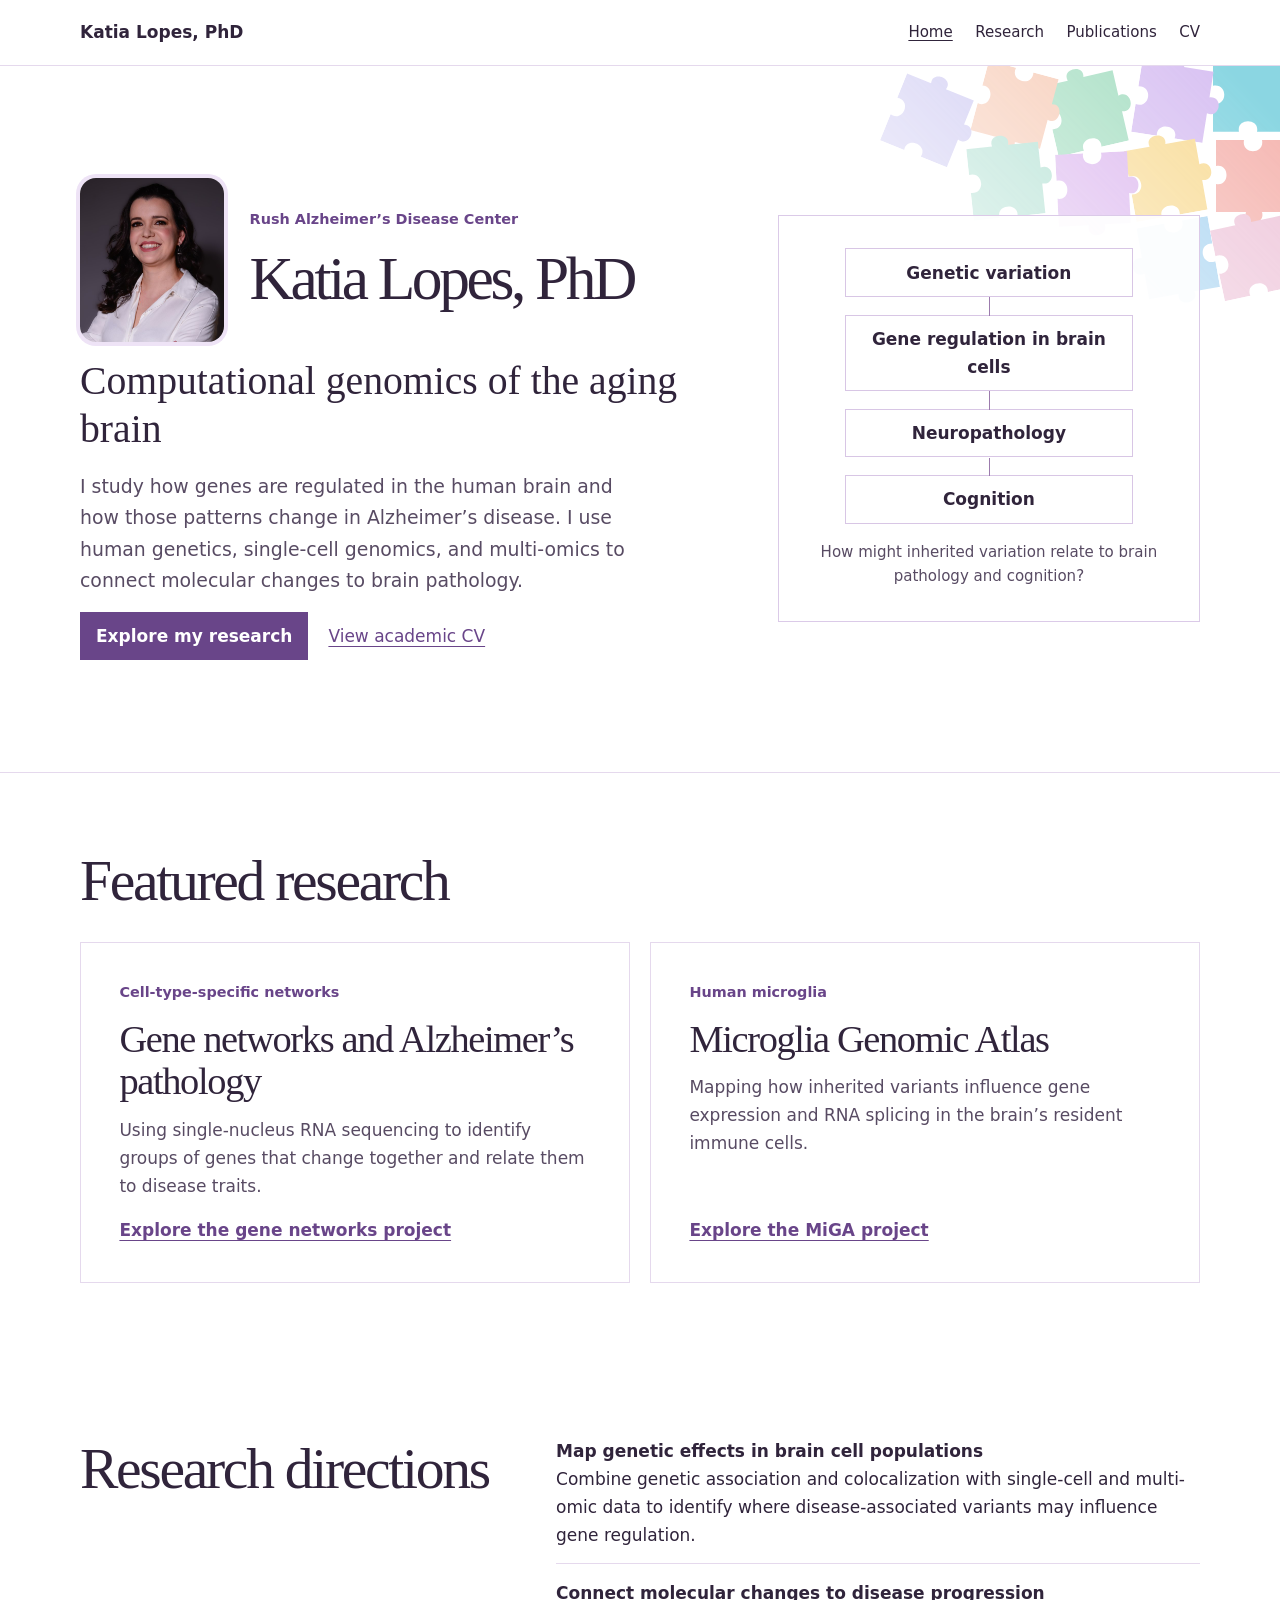
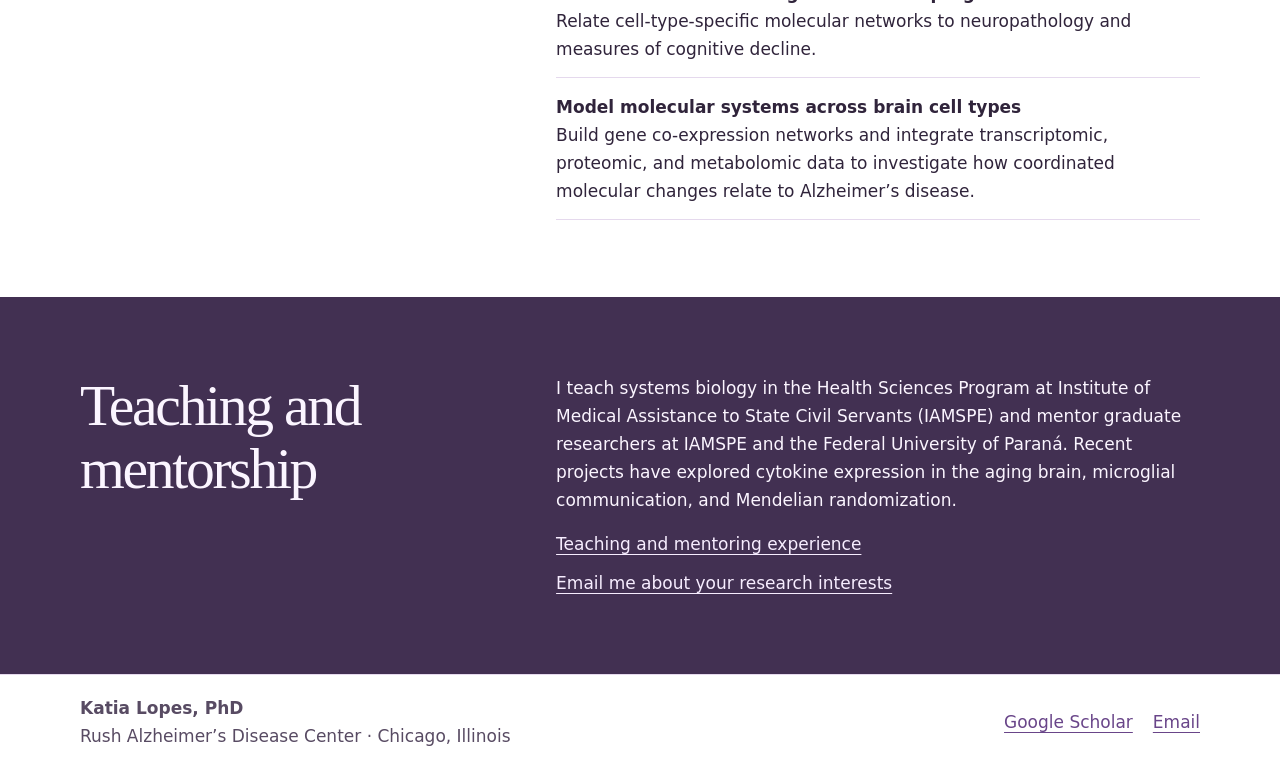
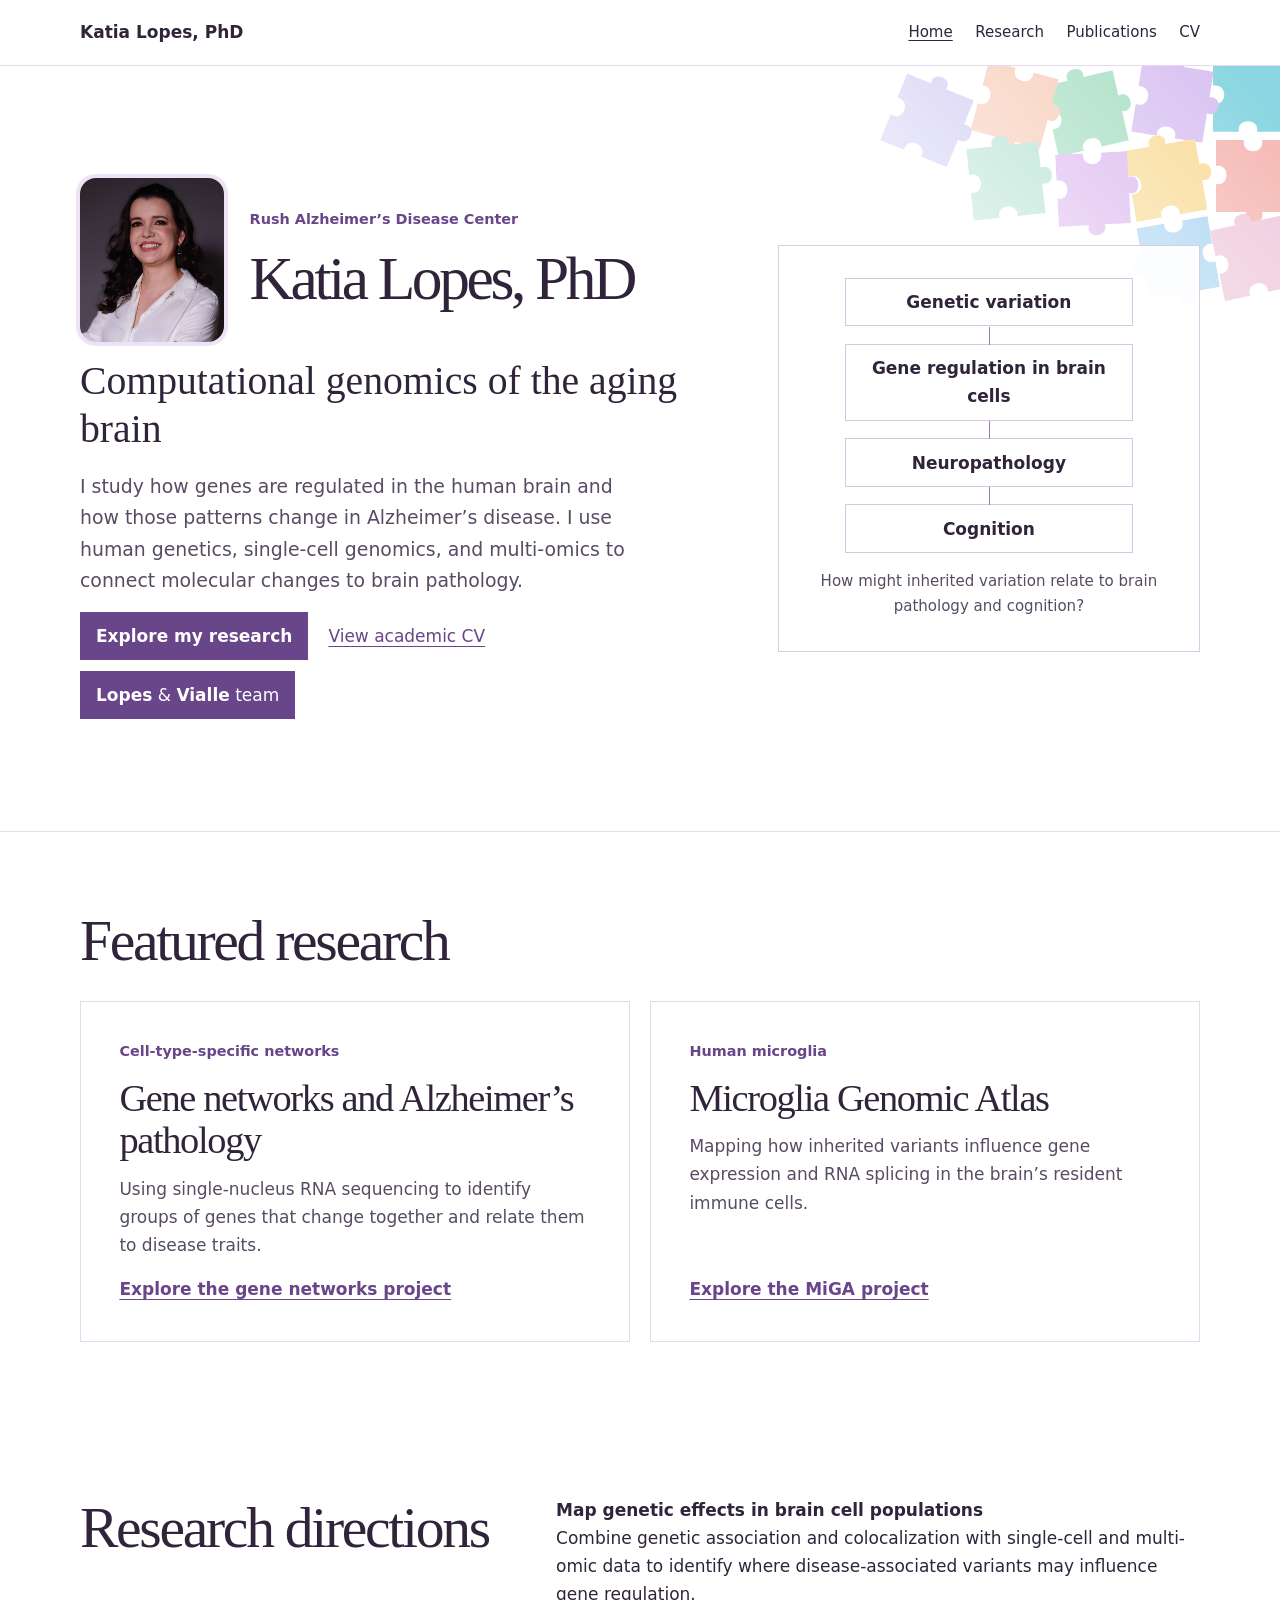
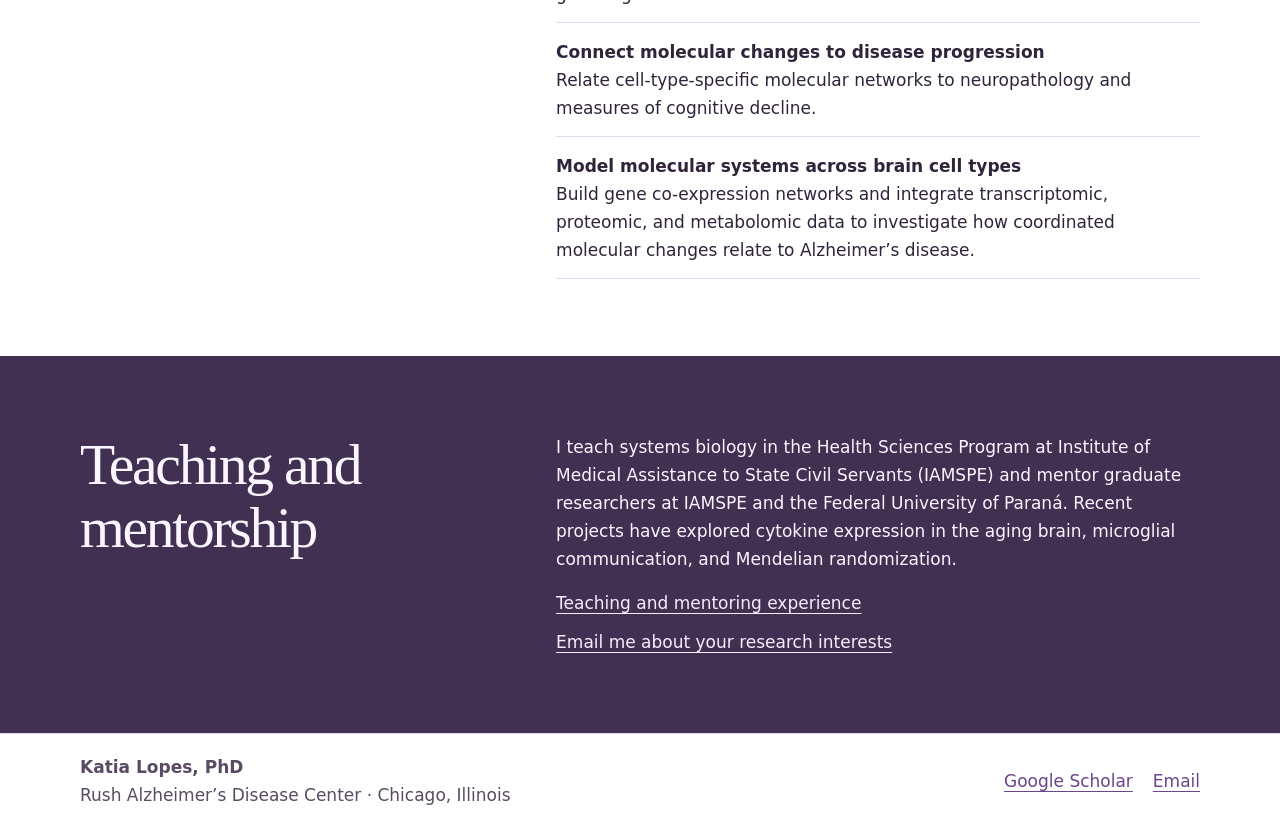
